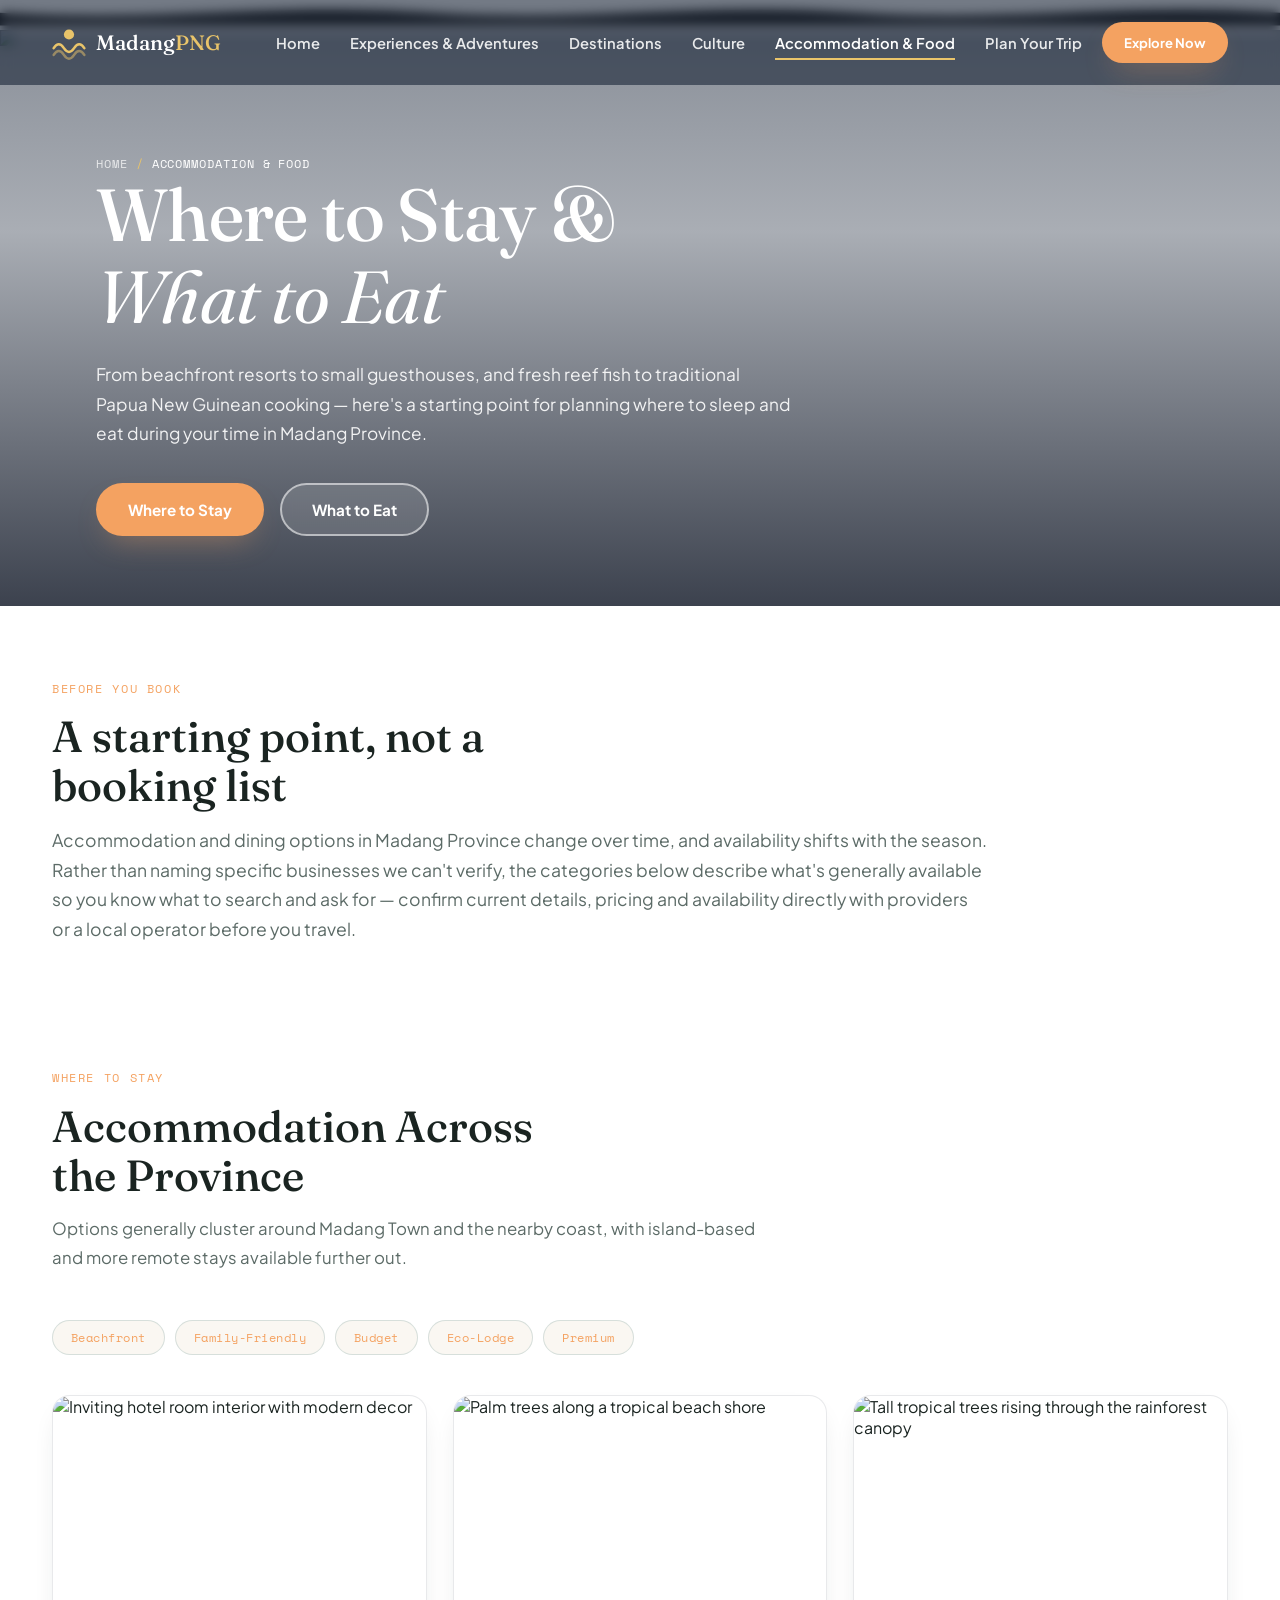
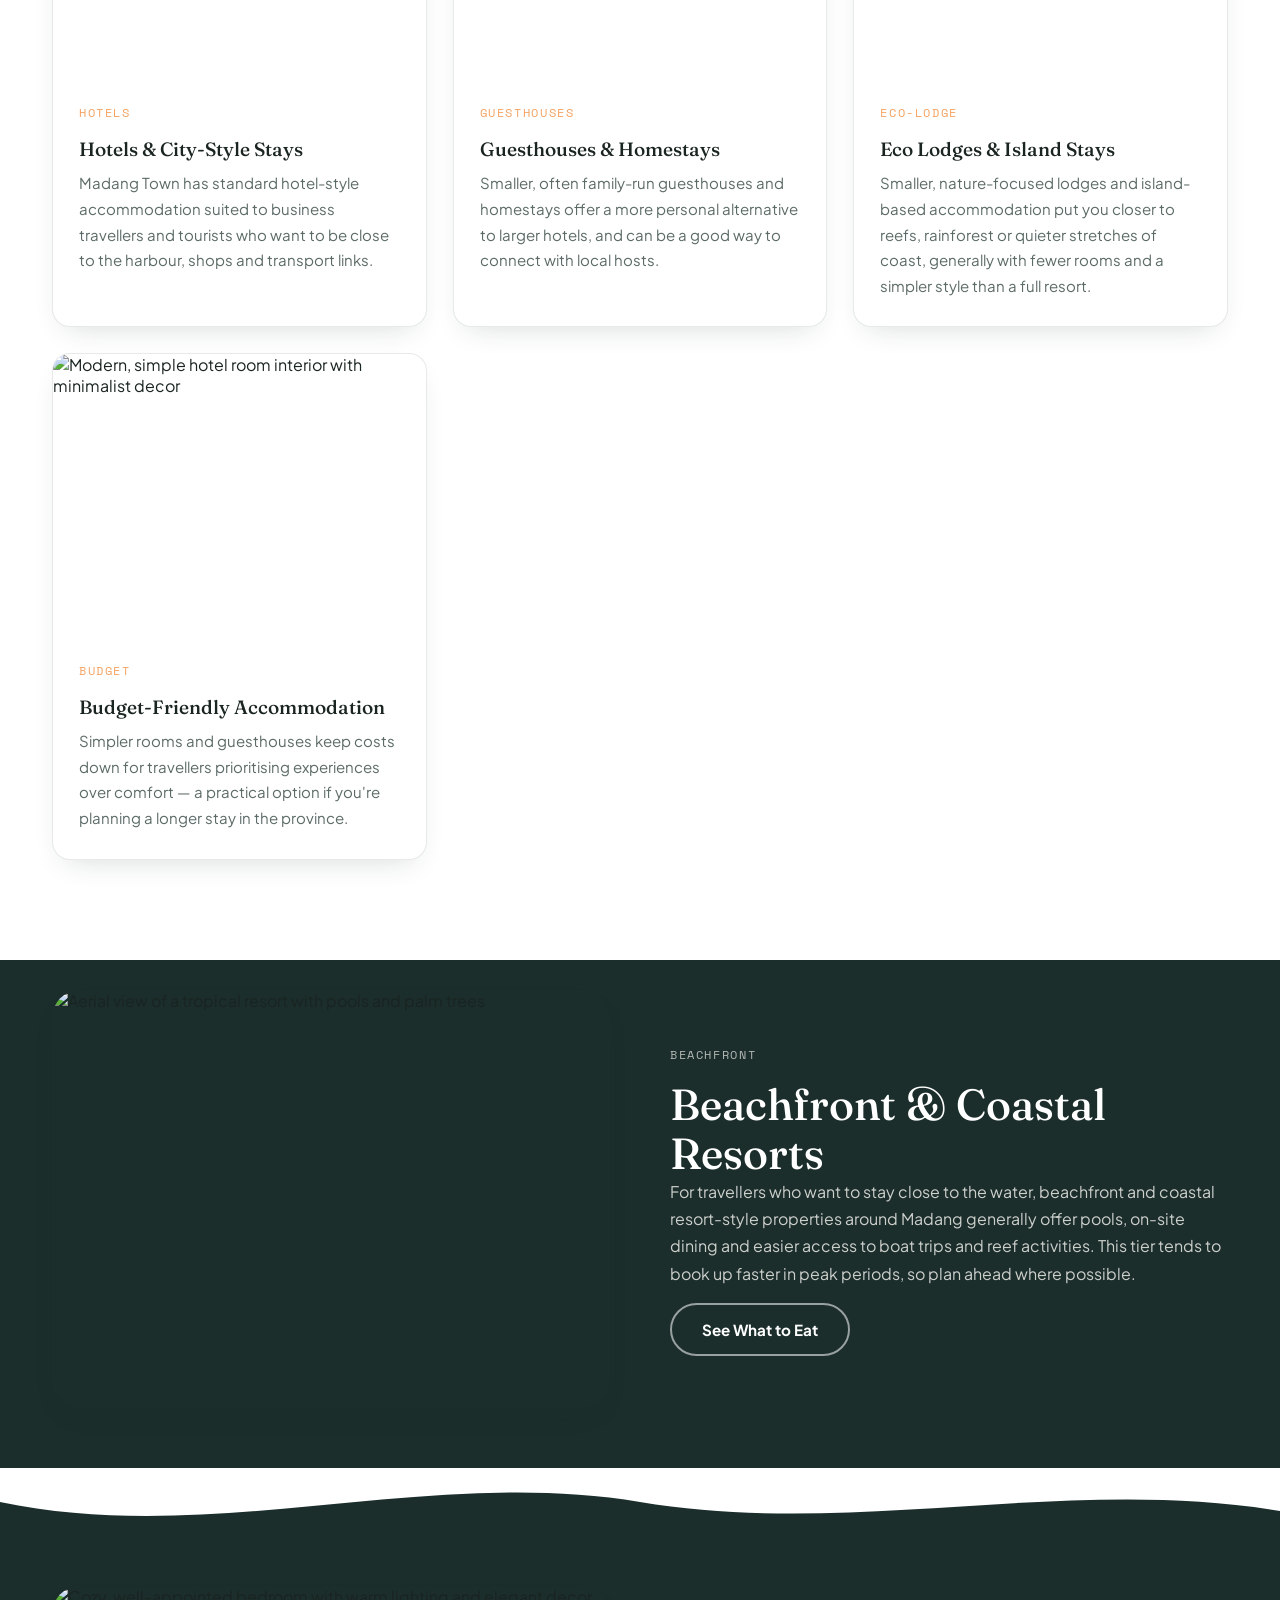
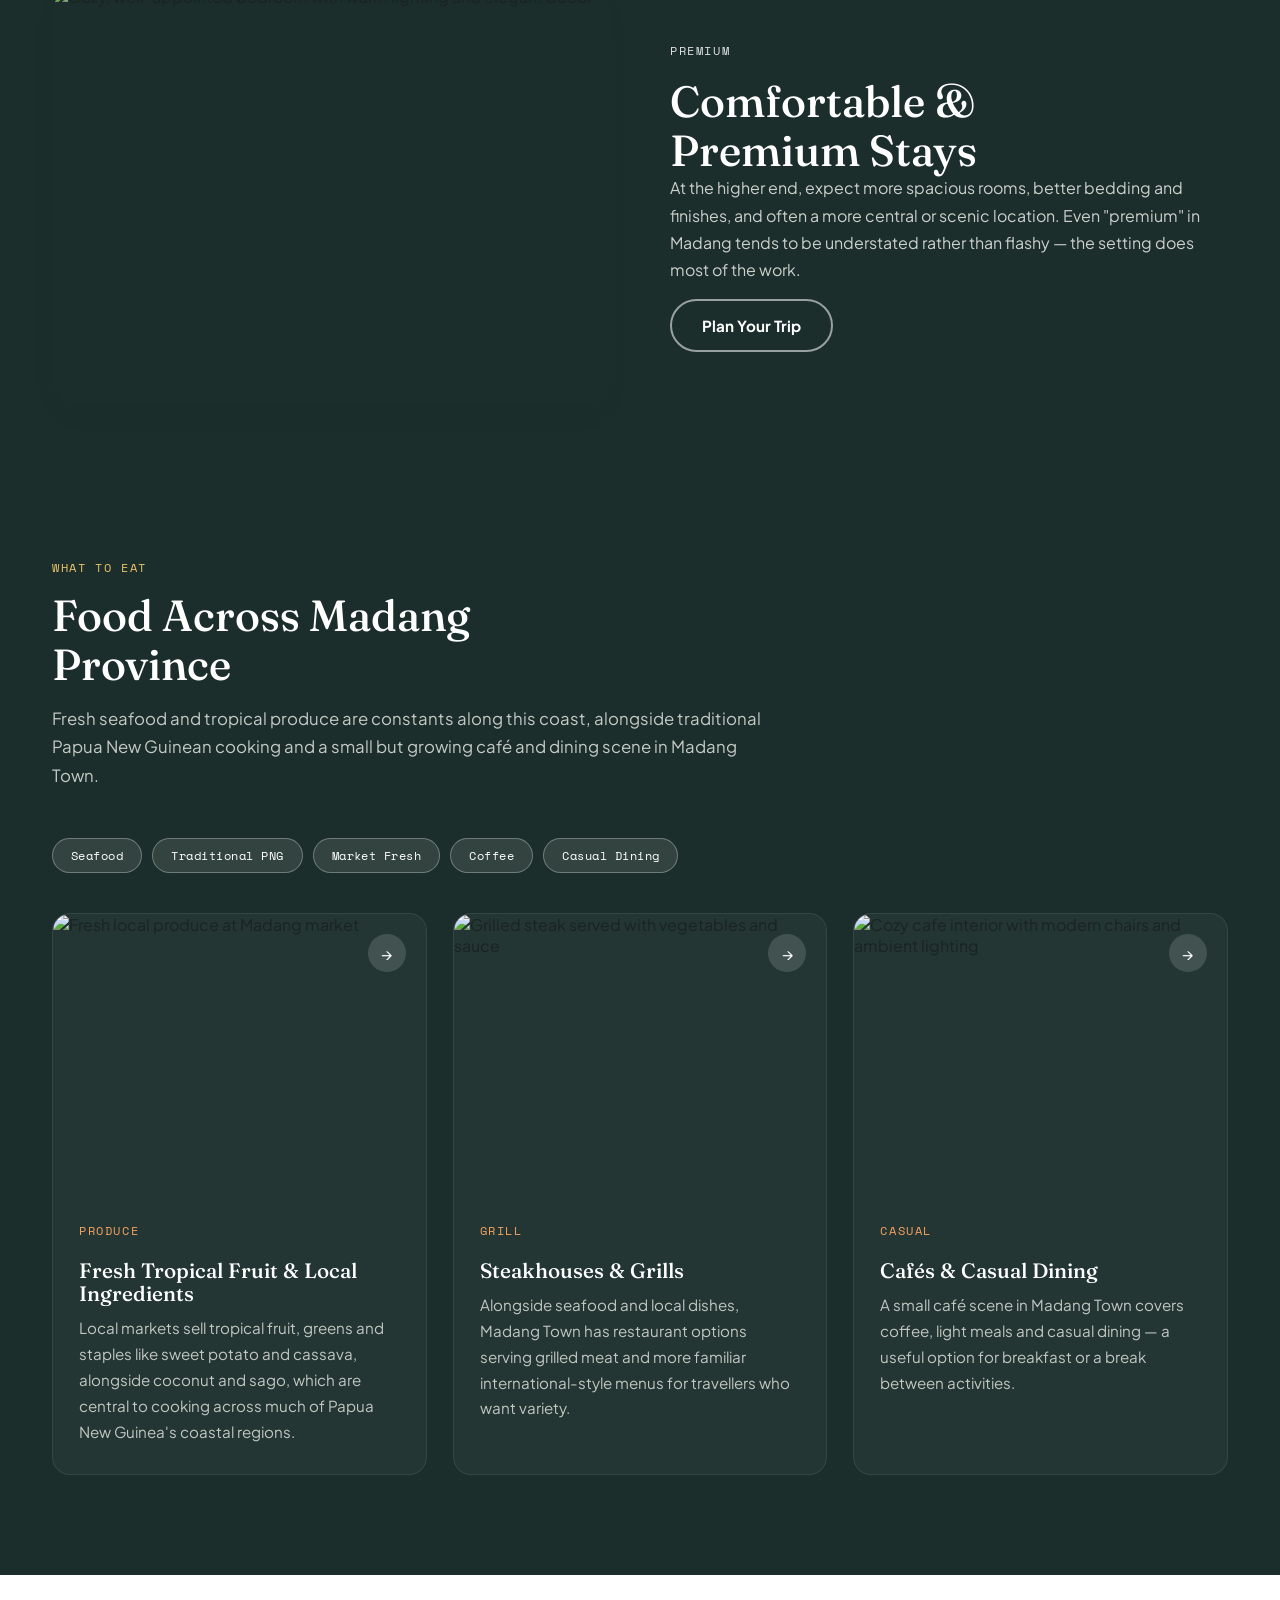
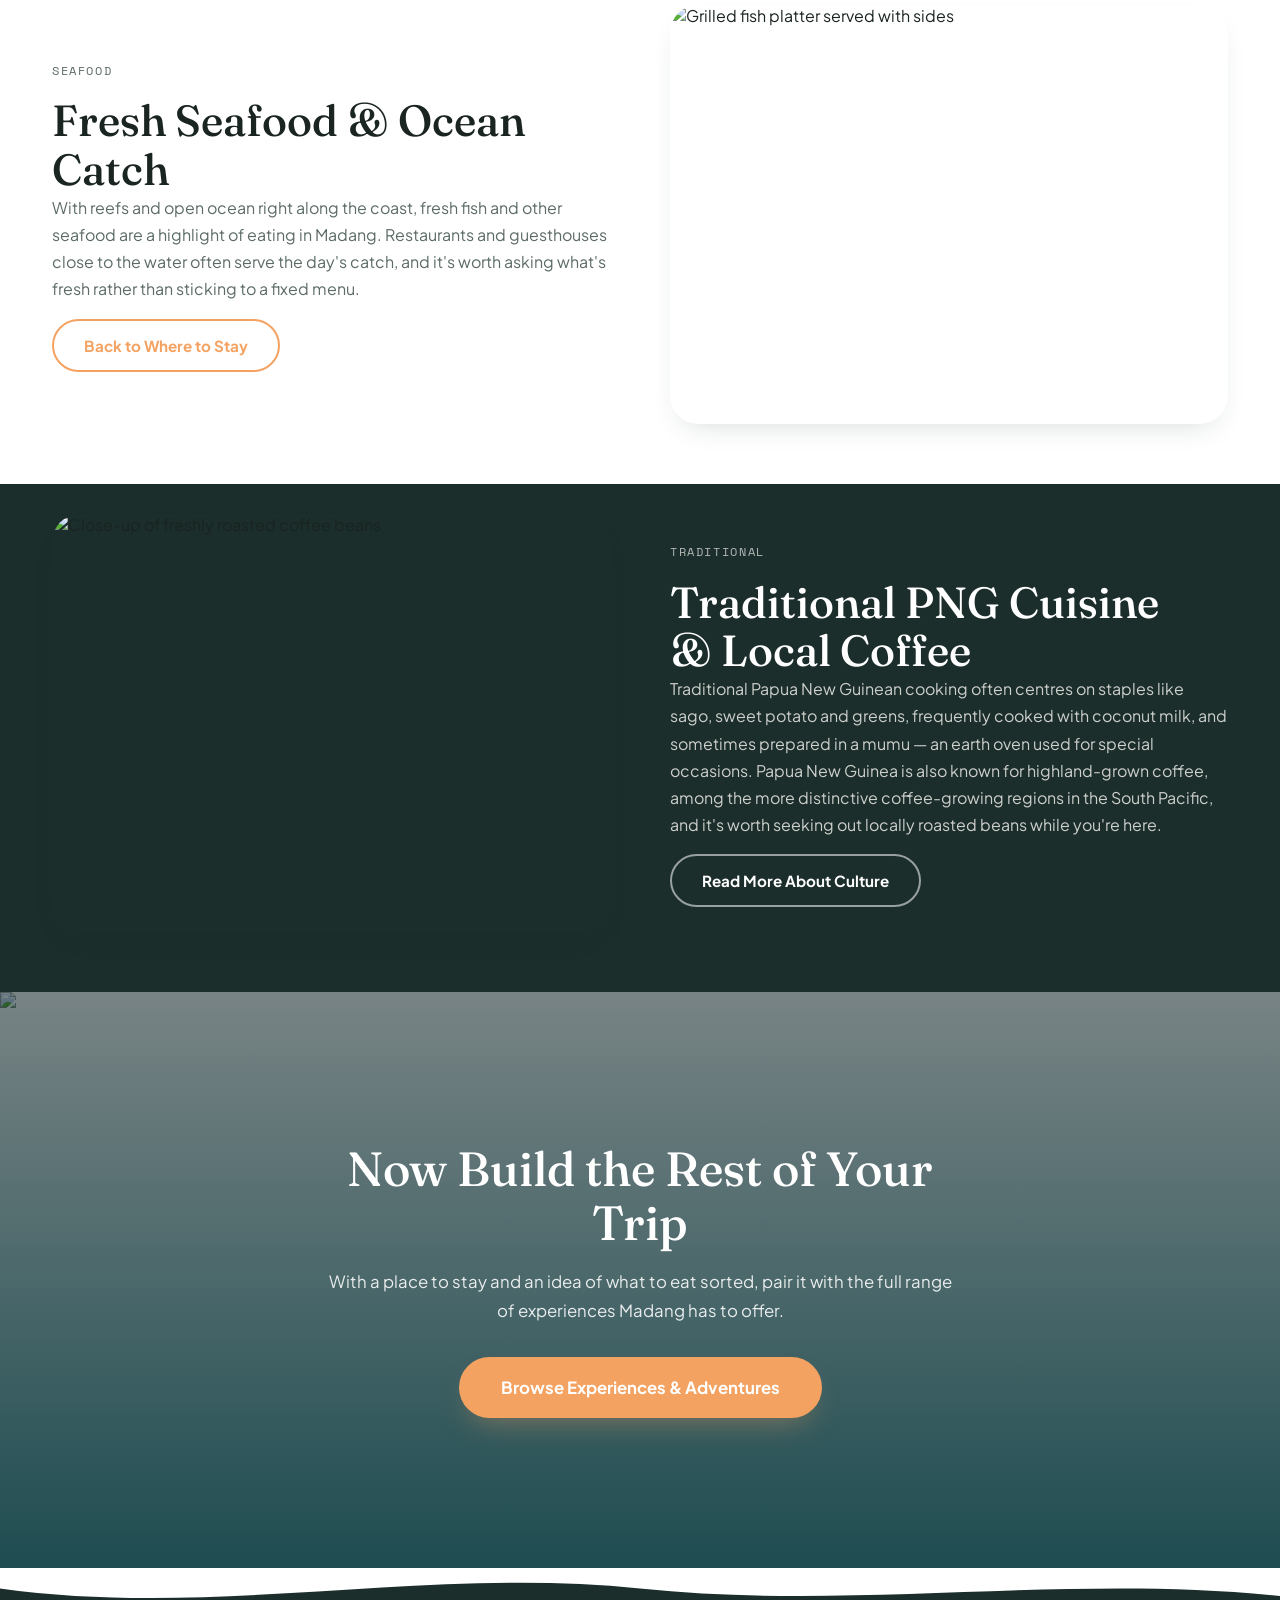
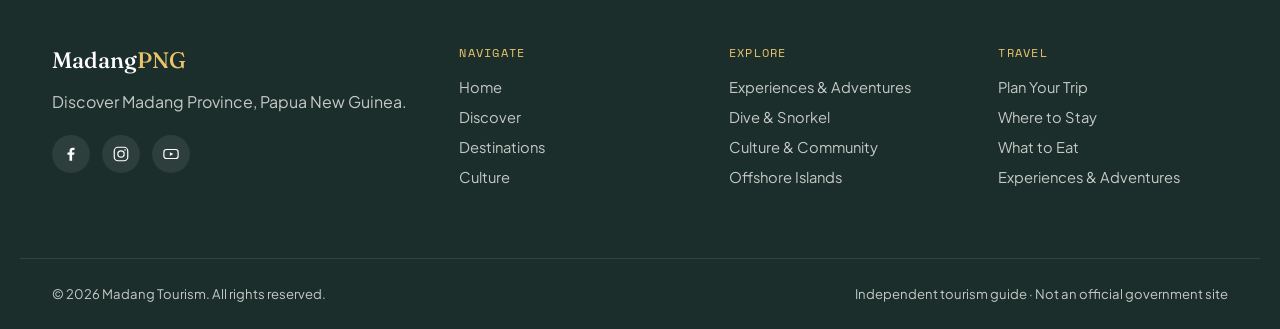
==== accommodation.html @ 5fba0e20 "Add files via upload" ====
<!DOCTYPE html>
<html lang="en">
<head>
<meta charset="UTF-8">
<meta name="viewport" content="width=device-width, initial-scale=1.0">
<title>Accommodation &amp; Food | Discover Madang</title>
<meta name="description" content="Where to stay and what to eat in Madang Province, Papua New Guinea — from beachfront resorts and guesthouses to fresh seafood and traditional Papua New Guinean food.">

<link rel="preconnect" href="https://fonts.googleapis.com">
<link rel="preconnect" href="https://fonts.gstatic.com" crossorigin>
<link href="https://fonts.googleapis.com/css2?family=Fraunces:ital,opsz,wght@0,9..144,300;0,9..144,400;0,9..144,500;0,9..144,600;1,9..144,400;1,9..144,500&family=Plus+Jakarta+Sans:wght@400;500;600;700;800&family=Space+Mono:wght@400;700&display=swap" rel="stylesheet">

<link rel="stylesheet" href="style.css"> <!-- Same shared stylesheet used by index.html and experiences.html -->
</head>
<body data-page="accommodation"> <!-- data-page tells the shared script.js to mark "Accommodation & Food" as the active nav link on load -->

<!-- Tide line — signature scroll progress indicator, identical markup to the other pages -->
<div class="tide-line" aria-hidden="true">
  <svg viewBox="0 0 1200 24" preserveAspectRatio="none" class="tide-line__wave">
    <path d="M0,12 C150,22 250,2 400,12 C550,22 650,2 800,12 C950,22 1050,2 1200,12 L1200,24 L0,24 Z"></path>
  </svg>
  <div class="tide-line__fill" id="tideFill"></div>
</div>

<a href="#main" class="skip-link">Skip to content</a>

<!-- ============ NAVIGATION (same structure as the other two pages, "Accommodation & Food" is the current page) ============ -->
<header class="nav" id="siteNav">
  <div class="nav__inner">
    <a href="index.html" class="nav__brand">
      <span class="nav__brand-mark" aria-hidden="true">
        <svg viewBox="0 0 40 40" width="34" height="34"><path d="M2 26c4-6 8-6 12 0s8 6 12 0 8-6 12 0" fill="none" stroke="currentColor" stroke-width="3" stroke-linecap="round"/><path d="M2 34c4-6 8-6 12 0s8 6 12 0 8-6 12 0" fill="none" stroke="currentColor" stroke-width="3" stroke-linecap="round" opacity="0.5"/><circle cx="20" cy="10" r="6" fill="currentColor"/></svg>
      </span>
      <span class="nav__brand-text">Madang<em>PNG</em></span>
    </a>

    <nav class="nav__links" id="navLinks" aria-label="Primary">
      <a href="index.html" class="nav__link" data-page="home">Home</a>
      <a href="experiences.html" class="nav__link" data-page="experiences">Experiences &amp; Adventures</a>
      <a href="index.html#destinations" class="nav__link">Destinations</a>
      <a href="index.html#culture" class="nav__link">Culture</a>
      <a href="accommodation.html" class="nav__link" data-page="accommodation">Accommodation &amp; Food</a>
      <a href="index.html#plan" class="nav__link">Plan Your Trip</a>
    </nav>

    <div class="nav__actions">
      <a href="index.html#plan" class="btn btn--coral btn--sm">Explore Now</a>
      <input class="menu-toggle" type="checkbox" id="navToggle" aria-label="Toggle navigation">
      <button class="nav__burger" id="navBurger" type="button" aria-label="Open menu" aria-expanded="false" aria-controls="navLinks">
        <span></span><span></span><span></span>
      </button>
    </div>
  </div>
</header>

<main id="main">

  <!-- ============ PAGE HERO ============ -->
  <section class="hero hero--page" id="home">
    <div class="hero__media">
      <img src="https://images.pexels.com/photos/33191057/pexels-photo-33191057.jpeg?auto=compress&cs=tinysrgb&w=1920" alt="Aerial view of a tropical resort with a swimming pool surrounded by palm trees" loading="eager">
      <div class="hero__overlay"></div>
    </div>

    <div class="hero__content">
      <p class="breadcrumb"><a href="index.html">Home</a> <span aria-hidden="true">/</span> <span class="breadcrumb__current">Accommodation &amp; Food</span></p>
      <h1 class="hero__title">Where to Stay &amp; <em>What to Eat</em></h1>
      <p class="hero__desc">From beachfront resorts to small guesthouses, and fresh reef fish to traditional Papua New Guinean cooking — here's a starting point for planning where to sleep and eat during your time in Madang Province.</p>
      <div class="hero__actions">
        <a href="#stay" class="btn btn--coral">Where to Stay</a>
        <a href="#eat" class="btn btn--ghost">What to Eat</a>
      </div>
    </div>
  </section>

  <!-- ============ INTRO ============ -->
  <section class="page-intro reveal">
    <div class="container">
      <p class="eyebrow">before you book</p>
      <h2 class="section-title">A starting point, not a booking list</h2>
      <p class="section-lead">Accommodation and dining options in Madang Province change over time, and availability shifts with the season. Rather than naming specific businesses we can't verify, the categories below describe what's generally available so you know what to search and ask for — confirm current details, pricing and availability directly with providers or a local operator before you travel.</p>
    </div>
  </section>

  <!-- ============ WHERE TO STAY ============ -->
  <section class="destinations reveal" id="stay">
    <div class="container">
      <div class="section-head">
        <p class="eyebrow">where to stay</p>
        <h2 class="section-title">Accommodation Across the Province</h2>
        <p class="section-lead">Options generally cluster around Madang Town and the nearby coast, with island-based and more remote stays available further out.</p>
      </div>

      <div class="tag-row" aria-hidden="true">
        <span class="tag">Beachfront</span>
        <span class="tag">Family-Friendly</span>
        <span class="tag">Budget</span>
        <span class="tag">Eco-Lodge</span>
        <span class="tag">Premium</span>
      </div>

      <div class="exp-grid">

        <article class="info-card">
          <div class="info-card__media">
            <img src="https://images.pexels.com/photos/19045884/pexels-photo-19045884.jpeg?auto=compress&cs=tinysrgb&w=1000" alt="Inviting hotel room interior with modern decor" loading="lazy">
          </div>
          <div class="info-card__body">
            <span class="eyebrow eyebrow--mono">hotels</span>
            <h3>Hotels &amp; City-Style Stays</h3>
            <p>Madang Town has standard hotel-style accommodation suited to business travellers and tourists who want to be close to the harbour, shops and transport links.</p>
          </div>
        </article>

        <article class="info-card">
          <div class="info-card__media">
            <img src="https://images.pexels.com/photos/3894868/pexels-photo-3894868.jpeg?auto=compress&cs=tinysrgb&w=1000" alt="Palm trees along a tropical beach shore" loading="lazy">
          </div>
          <div class="info-card__body">
            <span class="eyebrow eyebrow--mono">guesthouses</span>
            <h3>Guesthouses &amp; Homestays</h3>
            <p>Smaller, often family-run guesthouses and homestays offer a more personal alternative to larger hotels, and can be a good way to connect with local hosts.</p>
          </div>
        </article>

        <article class="info-card">
          <div class="info-card__media">
            <img src="https://images.pexels.com/photos/4530523/pexels-photo-4530523.jpeg?auto=compress&cs=tinysrgb&w=1000" alt="Tall tropical trees rising through the rainforest canopy" loading="lazy">
          </div>
          <div class="info-card__body">
            <span class="eyebrow eyebrow--mono">eco-lodge</span>
            <h3>Eco Lodges &amp; Island Stays</h3>
            <p>Smaller, nature-focused lodges and island-based accommodation put you closer to reefs, rainforest or quieter stretches of coast, generally with fewer rooms and a simpler style than a full resort.</p>
          </div>
        </article>

        <article class="info-card">
          <div class="info-card__media">
            <img src="https://images.pexels.com/photos/15273732/pexels-photo-15273732.jpeg?auto=compress&cs=tinysrgb&w=1000" alt="Modern, simple hotel room interior with minimalist decor" loading="lazy">
          </div>
          <div class="info-card__body">
            <span class="eyebrow eyebrow--mono">budget</span>
            <h3>Budget-Friendly Accommodation</h3>
            <p>Simpler rooms and guesthouses keep costs down for travellers prioritising experiences over comfort — a practical option if you're planning a longer stay in the province.</p>
          </div>
        </article>

      </div>
    </div>
  </section>

  <!-- ---- Spotlight: Beachfront & Coastal Resorts (dark variant) ---- -->
  <section class="split split--dark reveal">
    <div class="container split__grid">
      <div class="split__media">
        <img src="https://images.pexels.com/photos/33191057/pexels-photo-33191057.jpeg?auto=compress&cs=tinysrgb&w=1200" alt="Aerial view of a tropical resort with pools and palm trees" loading="lazy">
      </div>
      <div class="split__content">
        <p class="eyebrow eyebrow--mono eyebrow--light">beachfront</p>
        <h3 class="section-title section-title--light">Beachfront &amp; Coastal Resorts</h3>
        <p>For travellers who want to stay close to the water, beachfront and coastal resort-style properties around Madang generally offer pools, on-site dining and easier access to boat trips and reef activities. This tier tends to book up faster in peak periods, so plan ahead where possible.</p>
        <a href="#eat" class="btn btn--outline-light">See What to Eat</a>
      </div>
    </div>
  </section>

  <div class="wave-divider wave-divider--to-deep" aria-hidden="true"><svg viewBox="0 0 1440 100" preserveAspectRatio="none"><path d="M0,40 C240,90 480,0 720,40 C960,80 1200,10 1440,50 L1440,100 L0,100 Z"></path></svg></div>

  <!-- ---- Spotlight: Comfortable & Premium Stays (light variant, reversed, on the dark-section boundary) ---- -->
  <section class="split split--reverse reveal" style="background: var(--reef-deep);">
    <div class="container split__grid">
      <div class="split__content">
        <p class="eyebrow eyebrow--mono eyebrow--light">premium</p>
        <h2 class="section-title section-title--light">Comfortable &amp; Premium Stays</h2>
        <p style="color: rgba(255,253,248,0.78);">At the higher end, expect more spacious rooms, better bedding and finishes, and often a more central or scenic location. Even "premium" in Madang tends to be understated rather than flashy — the setting does most of the work.</p>
        <a href="index.html#plan" class="btn btn--outline-light">Plan Your Trip</a>
      </div>
      <div class="split__media">
        <img src="https://images.pexels.com/photos/5883728/pexels-photo-5883728.jpeg?auto=compress&cs=tinysrgb&w=1200" alt="Cozy, well-appointed bedroom with warm lighting and elegant decor" loading="lazy">
      </div>
    </div>
  </section>

  <!-- ============ WHAT TO EAT ============ -->
  <section class="experiences reveal" id="eat">
    <div class="container">
      <div class="section-head">
        <p class="eyebrow eyebrow--light">what to eat</p>
        <h2 class="section-title section-title--light">Food Across Madang Province</h2>
        <p class="section-lead" style="color: rgba(255,253,248,0.75);">Fresh seafood and tropical produce are constants along this coast, alongside traditional Papua New Guinean cooking and a small but growing café and dining scene in Madang Town.</p>
      </div>

      <div class="tag-row" aria-hidden="true">
        <span class="tag--light tag">Seafood</span>
        <span class="tag--light tag">Traditional PNG</span>
        <span class="tag--light tag">Market Fresh</span>
        <span class="tag--light tag">Coffee</span>
        <span class="tag--light tag">Casual Dining</span>
      </div>

      <div class="exp-grid">

        <article class="exp-card">
          <div class="exp-card__media">
            <img src="https://scontent-sin6-1.xx.fbcdn.net/v/t39.30808-6/481163003_943247944632157_6727739053270433954_n.jpg?stp=dst-jpg_tt6&cstp=mx1080x1440&ctp=s1080x1440&_nc_cat=111&ccb=1-7&_nc_sid=aa7b47&_nc_ohc=9Dq7Y86xfRIQ7kNvwHShM9c&_nc_oc=Adp1GNtZ-0cK0Zs9s7to_DhHSAoEijB9PxrGY-CCZ2md5d-XQGX7kMtFm4N68R6HXRA&_nc_zt=23&_nc_ht=scontent-sin6-1.xx&_nc_gid=bBwbhT5dv9fnfRWUUZtjLg&_nc_ss=7b289&oh=00_AQJ24IHYzcHi-prR2C5gb-0k-KsfS_42VhaDgxFPZgFoag&oe=6AA9D63E" alt="Fresh local produce at Madang market" loading="lazy">
          </div>
          <div class="exp-card__body">
            <span class="eyebrow eyebrow--mono">produce</span>
            <h3>Fresh Tropical Fruit &amp; Local Ingredients</h3>
            <p>Local markets sell tropical fruit, greens and staples like sweet potato and cassava, alongside coconut and sago, which are central to cooking across much of Papua New Guinea's coastal regions.</p>
          </div>
          <span class="exp-card__arrow" aria-hidden="true">&rarr;</span>
        </article>

        <article class="exp-card">
          <div class="exp-card__media">
            <img src="https://images.pexels.com/photos/675951/pexels-photo-675951.jpeg?auto=compress&cs=tinysrgb&w=1000" alt="Grilled steak served with vegetables and sauce" loading="lazy">
          </div>
          <div class="exp-card__body">
            <span class="eyebrow eyebrow--mono">grill</span>
            <h3>Steakhouses &amp; Grills</h3>
            <p>Alongside seafood and local dishes, Madang Town has restaurant options serving grilled meat and more familiar international-style menus for travellers who want variety.</p>
          </div>
          <span class="exp-card__arrow" aria-hidden="true">&rarr;</span>
        </article>

        <article class="exp-card">
          <div class="exp-card__media">
            <img src="https://images.pexels.com/photos/8847017/pexels-photo-8847017.jpeg?auto=compress&cs=tinysrgb&w=1000" alt="Cozy cafe interior with modern chairs and ambient lighting" loading="lazy">
          </div>
          <div class="exp-card__body">
            <span class="eyebrow eyebrow--mono">casual</span>
            <h3>Cafés &amp; Casual Dining</h3>
            <p>A small café scene in Madang Town covers coffee, light meals and casual dining — a useful option for breakfast or a break between activities.</p>
          </div>
          <span class="exp-card__arrow" aria-hidden="true">&rarr;</span>
        </article>

      </div>
    </div>
  </section>

  <!-- ---- Spotlight: Fresh Seafood & Ocean Catch (light variant) ---- -->
  <section class="split reveal">
    <div class="container split__grid">
      <div class="split__content">
        <p class="eyebrow eyebrow--mono">seafood</p>
        <h2 class="section-title">Fresh Seafood &amp; Ocean Catch</h2>
        <p>With reefs and open ocean right along the coast, fresh fish and other seafood are a highlight of eating in Madang. Restaurants and guesthouses close to the water often serve the day's catch, and it's worth asking what's fresh rather than sticking to a fixed menu.</p>
        <a href="#stay" class="btn btn--outline">Back to Where to Stay</a>
      </div>
      <div class="split__media">
        <img src="https://images.pexels.com/photos/35509727/pexels-photo-35509727.jpeg?auto=compress&cs=tinysrgb&w=1200" alt="Grilled fish platter served with sides" loading="lazy">
      </div>
    </div>
  </section>

  <!-- ---- Spotlight: Traditional PNG Cuisine & Coffee (dark variant, reversed) ---- -->
  <section class="split split--dark split--reverse reveal">
    <div class="container split__grid">
      <div class="split__content">
        <p class="eyebrow eyebrow--mono eyebrow--light">traditional</p>
        <h3 class="section-title section-title--light">Traditional PNG Cuisine &amp; Local Coffee</h3>
        <p>Traditional Papua New Guinean cooking often centres on staples like sago, sweet potato and greens, frequently cooked with coconut milk, and sometimes prepared in a mumu — an earth oven used for special occasions. Papua New Guinea is also known for highland-grown coffee, among the more distinctive coffee-growing regions in the South Pacific, and it's worth seeking out locally roasted beans while you're here.</p>
        <a href="index.html#culture" class="btn btn--outline-light">Read More About Culture</a>
      </div>
      <div class="split__media">
        <img src="https://images.pexels.com/photos/1029649/pexels-photo-1029649.jpeg?auto=compress&cs=tinysrgb&w=1200" alt="Close-up of freshly roasted coffee beans" loading="lazy">
      </div>
    </div>
  </section>

  <!-- ============ FINAL CTA ============ -->
  <section class="final-cta">
    <div class="final-cta__media">
      <img src="https://images.pexels.com/photos/29773805/pexels-photo-29773805.jpeg?auto=compress&cs=tinysrgb&w=1920" alt="Clear tropical ocean water along a palm-lined shore" loading="lazy">
      <div class="final-cta__overlay"></div>
    </div>
    <div class="final-cta__content">
      <h2>Now Build the Rest of Your Trip</h2>
      <p>With a place to stay and an idea of what to eat sorted, pair it with the full range of experiences Madang has to offer.</p>
      <a href="experiences.html" class="btn btn--coral btn--lg">Browse Experiences &amp; Adventures</a>
    </div>
  </section>

</main>

<!-- ============ FOOTER (same structure as the other two pages) ============ -->
<footer class="footer">
  <div class="wave-divider wave-divider--footer" aria-hidden="true"><svg viewBox="0 0 1440 80" preserveAspectRatio="none"><path d="M0,30 C240,70 480,0 720,30 C960,60 1200,10 1440,40 L1440,0 L0,0 Z"></path></svg></div>

  <div class="container footer__grid">
    <div class="footer__brand">
      <span class="nav__brand-text nav__brand-text--footer">Madang<em>PNG</em></span>
      <p>Discover Madang Province, Papua New Guinea.</p>
      <div class="footer__social" aria-label="Social media">
        <a href="#" aria-label="Facebook">
          <svg viewBox="0 0 24 24" width="18" height="18"><path fill="currentColor" d="M13.5 21v-8h2.7l.4-3.1h-3.1V8c0-.9.25-1.5 1.55-1.5H16.7V3.7C16.4 3.66 15.4 3.58 14.2 3.58c-2.5 0-4.2 1.5-4.2 4.3v2.02H7.3V13h2.7v8h3.5Z"/></svg>
        </a>
        <a href="#" aria-label="Instagram">
          <svg viewBox="0 0 24 24" width="18" height="18"><rect x="3" y="3" width="18" height="18" rx="5" fill="none" stroke="currentColor" stroke-width="1.6"/><circle cx="12" cy="12" r="4.2" fill="none" stroke="currentColor" stroke-width="1.6"/><circle cx="17.4" cy="6.6" r="1.1" fill="currentColor"/></svg>
        </a>
        <a href="#" aria-label="YouTube">
          <svg viewBox="0 0 24 24" width="18" height="18"><rect x="2.5" y="6" width="19" height="12" rx="3.5" fill="none" stroke="currentColor" stroke-width="1.6"/><path fill="currentColor" d="M10.5 9.5v5l4.5-2.5-4.5-2.5Z"/></svg>
        </a>
      </div>
    </div>

    <div class="footer__col">
      <h4>Navigate</h4>
      <a href="index.html">Home</a>
      <a href="index.html#discover">Discover</a>
      <a href="index.html#destinations">Destinations</a>
      <a href="index.html#culture">Culture</a>
    </div>

    <div class="footer__col">
      <h4>Explore</h4>
      <a href="experiences.html">Experiences &amp; Adventures</a>
      <a href="experiences.html#water-islands">Dive &amp; Snorkel</a>
      <a href="experiences.html#culture-experiences">Culture &amp; Community</a>
      <a href="index.html#destinations">Offshore Islands</a>
    </div>

    <div class="footer__col">
      <h4>Travel</h4>
      <a href="index.html#plan">Plan Your Trip</a>
      <a href="#stay">Where to Stay</a>
      <a href="#eat">What to Eat</a>
      <a href="experiences.html">Experiences &amp; Adventures</a>
    </div>
  </div>

  <div class="container footer__bottom">
    <p>&copy; <span id="year"></span> Madang Tourism. All rights reserved.</p>
    <p class="footer__note">Independent tourism guide · Not an official government site</p>
  </div>
</footer>

<button class="back-to-top" id="backToTop" aria-label="Back to top">
  <svg viewBox="0 0 24 24" width="20" height="20"><path fill="currentColor" d="M12 4l-8 8h5v8h6v-8h5z"/></svg>
</button>

<script src="script.js"></script> <!-- Same shared script used by all three pages -->
</body>
</html>
---- style.css ----
/* ==========================================================================
   MADANG PROVINCE TOURISM — STYLESHEET
   Design tokens: ocean-forward palette, Fraunces + Plus Jakarta Sans + Space Mono
   Signature element: the "tide line" — a wave-shaped scroll progress indicator
   ========================================================================== */

:root { /* :root targets the whole document so these custom properties (variables) are available everywhere */
  /* Analogous Palette */
  --color-primary-orange: #F4A261;  /* Warm Terracotta / Amber (Primary CTA & interactive elements) */
  --color-secondary-coral: #E76F51; /* Vibrant Sunset Coral (Accents, badges, and secondary highlights) */
  --color-accent-gold: #E9C46A;     /* Sun Gold (Icons, secondary buttons, and active states) */

  /* Base & Background Colors */
  --color-bg-main: #FAF7F2;         /* Soft Sandy Cream for light backgrounds */
  --color-bg-card: #FFFFFF;         /* Pure white for content cards */
  --color-header-bg: #1B2E2B;       /* Deep Rainforest Slate for header nav & dark sections */

  /* Typography Colors */
  --color-text-dark: #1A2421;       /* Deep Charcoal for high legibility body text */
  --color-text-muted: #5C6B67;      /* Muted Slate for secondary text */

  /* Legacy aliases for the existing stylesheet structure */
  --reef-deep: var(--color-header-bg);
  --lagoon: var(--color-primary-orange);
  --tide: var(--color-accent-gold);
  --palm: #2E3B39;
  --sand: var(--color-bg-main);
  --shell: var(--color-bg-card);
  --coral: var(--color-primary-orange);
  --coral-deep: var(--color-secondary-coral);
  --ink: var(--color-text-dark);
  --ink-soft: var(--color-text-muted);

  /* Type */
  --font-display: "Fraunces", Georgia, serif; /* serif font used for headings; Georgia is the fallback if Fraunces fails to load */
  --font-body: "Plus Jakarta Sans", -apple-system, BlinkMacSystemFont, sans-serif; /* sans-serif font used for paragraphs and UI text */
  --font-mono: "Space Mono", "Courier New", monospace; /* monospace font used for small labels/eyebrows for a technical, "instrument" feel */

  /* Layout */
  --container-w: 1240px; /* maximum width for centered page content */
  --radius-lg: 28px; /* large corner rounding, used on bigger cards/images */
  --radius-md: 18px; /* medium corner rounding, used on most cards */
  --radius-sm: 10px; /* small corner rounding, used on badges/tags */
  --shadow-soft: 0 20px 50px -20px rgba(27, 46, 43, 0.25); /* soft drop shadow used under floating cards */
  --shadow-card: 0 12px 30px -14px rgba(27, 46, 43, 0.2); /* slightly tighter shadow used under images/cards */

  --ease: cubic-bezier(0.22, 1, 0.36, 1); /* custom easing curve reused by all transitions for a consistent, smooth feel */
} /* end :root variable declarations */

/* ================= RESET ================= */
*, *::before, *::after { box-sizing: border-box; } /* makes padding/border count inside an element's declared width, avoiding layout surprises */
html { scroll-behavior: smooth; scroll-padding-top: 90px; } /* enables smooth in-page scrolling and offsets anchor targets so the fixed nav doesn't cover them */
body {
  margin: 0; /* removes the browser's default body margin */
  font-family: var(--font-body); /* sets the default body typeface to the sans-serif font variable */
  color: var(--ink); /* sets the default text color */
  background: var(--shell); /* sets the default page background color */
  -webkit-font-smoothing: antialiased; /* smooths font rendering on WebKit browsers (Safari/Chrome on Mac) */
  overflow-x: hidden; /* prevents any horizontal scrollbar caused by full-bleed sections */
}
img { max-width: 100%; display: block; } /* keeps images from overflowing their container and removes the small gap under inline images */
a { color: inherit; text-decoration: none; } /* links inherit surrounding text color and lose the default underline */
ul { list-style: none; margin: 0; padding: 0; } /* removes default bullet points and spacing from unordered lists */
button { font: inherit; cursor: pointer; } /* buttons use the page font instead of the browser default, and show a pointer cursor */
h1, h2, h3, h4 { font-family: var(--font-display); margin: 0; line-height: 1.12; font-weight: 500; } /* headings use the serif display font, no default margin, tight line spacing */
p { margin: 0; line-height: 1.7; } /* paragraphs have no default margin and comfortable line spacing for readability */

@media (prefers-reduced-motion: reduce) { /* applies only when the user's OS setting requests less motion */
  *, *::before, *::after {
    animation-duration: 0.001ms !important; /* effectively disables animations for motion-sensitive users */
    animation-iteration-count: 1 !important; /* stops animations from repeating */
    transition-duration: 0.001ms !important; /* effectively disables transitions */
    scroll-behavior: auto !important; /* disables smooth scrolling in favor of instant jumps */
  }
} /* end reduced-motion override */

:focus-visible {
  outline: 3px solid var(--coral); /* gives keyboard users a clear, visible focus ring */
  outline-offset: 3px; /* pushes the outline slightly away from the element for legibility */
  border-radius: 4px; /* softens the corners of the focus outline */
}

.container { max-width: var(--container-w); margin: 0 auto; padding: 0 32px; } /* centers content and caps its width, with side padding for smaller screens */
.container--narrow { max-width: 800px; } /* narrower variant used for text-heavy sections like the FAQ */

.skip-link {
  position: absolute; left: -999px; top: 0; z-index: 999; /* hides the link off-screen until it receives keyboard focus */
  background: var(--coral); color: #fff; padding: 12px 20px; border-radius: 0 0 8px 0; /* styles the link once visible */
}
.skip-link:focus { left: 0; } /* brings the skip link into view when a keyboard user tabs to it */

/* ================= TYPE UTILITIES ================= */
.eyebrow {
  display: inline-block; /* lets the eyebrow label sit on its own line with block-like spacing while staying inline-sized */
  font-family: var(--font-mono); /* uses the monospace font for a label/data feel */
  font-size: 0.72rem; /* small text size */
  letter-spacing: 0.14em; /* wide letter spacing for an uppercase-label look */
  text-transform: uppercase; /* forces the text to render in capital letters */
  color: var(--lagoon); /* default eyebrow color */
  margin-bottom: 14px; /* space below the label before the next element */
}
.eyebrow--light { color: var(--tide); } /* lighter/brighter variant used on dark backgrounds */
.eyebrow--mono { color: var(--coral); } /* coral-colored variant used for category tags */
.eyebrow--mono.eyebrow--light { color: #fff; opacity: 0.85; } /* combined variant used for tags over photos */

.section-title {
  font-size: clamp(1.9rem, 3.4vw, 2.75rem); /* responsive font size that scales between a minimum and maximum based on viewport width */
  color: var(--ink); /* default heading color */
  max-width: 18ch; /* limits line length to about 18 characters for balanced headline wrapping */
}
.section-title--light { color: var(--shell); } /* light variant for headings on dark section backgrounds */
.section-title em, .hero__title em { font-style: italic; font-weight: 400; } /* italicizes emphasized words inside headings */

.section-lead { margin-top: 16px; max-width: 60ch; color: var(--ink-soft); font-size: 1.05rem; } /* styles the supporting paragraph under a section heading */

.section-head { margin-bottom: 48px; } /* adds space below the eyebrow+heading block before the section's main content */
.section-head--center { text-align: center; } /* centers the heading block, used in the FAQ section */
.section-head--center .section-lead { margin-left: auto; margin-right: auto; } /* centers the lead paragraph itself, not just its text */

/* ================= BUTTONS ================= */
.btn {
  display: inline-flex; align-items: center; justify-content: center; gap: 8px; /* centers button label/icon content both ways */
  padding: 15px 30px; /* comfortable click/tap area */
  border-radius: 100px; /* fully rounded, pill-shaped buttons */
  font-weight: 700; /* bold button text */
  font-size: 0.95rem; /* button text size */
  border: 2px solid transparent; /* reserves space for a border so hover states don't shift layout */
  transition: transform 0.35s var(--ease), box-shadow 0.35s var(--ease), background 0.35s var(--ease), color 0.35s var(--ease); /* smoothly animates these properties on state changes */
  white-space: nowrap; /* keeps button text on a single line */
}
.btn--coral { background: var(--color-primary-orange); color: #fff; box-shadow: 0 14px 30px -12px rgba(244, 162, 97, 0.42); } /* primary CTA style using the warm terracotta accent */
.btn--coral:hover { background: var(--color-secondary-coral); transform: translateY(-2px); } /* subtle coral hover state for interactive polish */
.btn--ghost { background: rgba(255,255,255,0.12); color: #fff; border-color: rgba(255,255,255,0.55); backdrop-filter: blur(6px); } /* semi-transparent "glass" button style used over photos */
.btn--ghost:hover { background: rgba(255,255,255,0.22); transform: translateY(-2px); } /* brightens and lifts the ghost button on hover */
.btn--outline { background: transparent; color: var(--color-primary-orange); border-color: var(--color-primary-orange); } /* outlined button style on light backgrounds */
.btn--outline:hover { background: var(--color-primary-orange); color: #fff; } /* fills in with color on hover */
.btn--outline-light { color: var(--shell); border-color: rgba(255,255,255,0.55); } /* outlined button variant for dark backgrounds */
.btn--outline-light:hover { background: var(--shell); color: var(--color-header-bg); } /* fills white on hover, with deep dark text for contrast */
.btn--sm { padding: 10px 20px; font-size: 0.82rem; } /* smaller button size, used in the nav bar */
.btn--lg { padding: 18px 40px; font-size: 1.05rem; } /* larger button size, used in the final call-to-action */

/* ================= NAV ================= */
.nav {
  position: fixed; top: 0px; left: 0; width: 100%; z-index: 1000; /* keeps the nav pinned to the top of the viewport, just below the tide line */
  background: rgba(30, 41, 59, 0.62); backdrop-filter: blur(6px); /* softened deep-slate background for a welcoming tropical brand feel */
  animation: nav-solidify linear both; /* smoothly swaps the transparent hero-top nav for a solid, blurred bar as the page scrolls */
  animation-timeline: scroll(root); /* tracks the page's overall scroll progress */
  animation-range: 0px 90px; /* the transition completes within the first 90px of scrolling, so it reads as an early, snappy change rather than a slow fade */
}
@keyframes nav-solidify {
  from { background: rgba(30, 41, 59, 0); backdrop-filter: blur(0px); box-shadow: 0 0 0 0 rgba(0,0,0,0); }
  to { background: rgba(30, 41, 59, 0.94); backdrop-filter: blur(14px); box-shadow: 0 8px 30px -18px rgba(15, 23, 42, 0.38); }
}
.nav__inner {
  max-width: var(--container-w); margin: 0 auto; padding: 22px 32px; /* centers and pads the nav content to match the container width */
  display: flex; align-items: center; justify-content: space-between; /* lays out logo, links and actions in a row with space between them */
  gap: 20px;
  animation: nav-inner-solidify linear both; /* shrinks the nav's padding in step with the same scroll range as the background change above */
  animation-timeline: scroll(root);
  animation-range: 0px 90px;
}
@keyframes nav-inner-solidify { from { padding-block: 22px; } to { padding-block: 14px; } }

.nav__brand { display: flex; align-items: center; gap: 10px; color: #fff; } /* aligns the logo icon and text side by side */
.nav__brand-mark { color: var(--tide); display: flex; } /* colors the logo icon turquoise */
.nav__brand-text { font-family: var(--font-display); font-size: 1.3rem; font-weight: 500; } /* styles the "MadangPNG" logo text with the display font */
.nav__brand-text em { color: var(--tide); font-style: normal; } /* colors the "PNG" part of the logo turquoise without italicizing it */
.nav__brand-text--footer { color: #fff; font-size: 1.4rem; display: inline-block; margin-bottom: 14px; } /* larger logo variant used in the footer */

.nav__links {
  display: flex;
  align-items: center;
  gap: 30px;
  margin-left: auto;
} /* lays out the nav links in a horizontal row with spacing and nudges them to the right */
.nav__link { color: rgba(255,255,255,0.88); font-size: 0.92rem; font-weight: 600; position: relative; padding: 4px 0; } /* base link styling; position:relative allows the underline pseudo-element below */
.nav__link::after {
  content: ""; position: absolute; left: 0; bottom: -4px; width: 0; height: 2px; background: var(--tide); /* an invisible underline that starts at zero width */
  transition: width 0.3s var(--ease); /* animates the underline growing in on hover/active */
}
.nav__link:hover::after, .nav__link.is-active::after { width: 100%; } /* expands the underline to full width on hover, or when marked active by the homepage's scroll-spy script */
.nav__link.is-active { color: #fff; } /* brightens the text color of the currently active nav link (homepage scroll-spy) */
/* On the three standalone sub-pages, "active" never changes with scrolling, so it's set directly in CSS from the
   <body data-page="..."> attribute instead of needing JavaScript to compare it against each link. */
body[data-page="experiences"] .nav__link[data-page="experiences"],
body[data-page="culture"] .nav__link[data-page="culture"],
body[data-page="accommodation"] .nav__link[data-page="accommodation"] {
  color: #fff;
}
body[data-page="experiences"] .nav__link[data-page="experiences"]::after,
body[data-page="culture"] .nav__link[data-page="culture"]::after,
body[data-page="accommodation"] .nav__link[data-page="accommodation"]::after {
  width: 100%;
}

.nav__actions { display: flex; align-items: center; gap: 18px; } /* aligns the CTA button and burger icon together */
.nav__faq-toggle {
  background: transparent; border: 1px solid rgba(255,255,255,0.35); color: #fff; border-radius: 999px;
  padding: 10px 18px; font-size: 0.82rem; font-weight: 700; letter-spacing: 0.04em; cursor: pointer;
  transition: background 0.25s var(--ease), border-color 0.25s var(--ease), transform 0.25s var(--ease);
}
.nav__faq-toggle:hover { background: rgba(255,255,255,0.08); border-color: rgba(255,255,255,0.6); transform: translateY(-1px); }

/* ---- Mobile menu toggle: a visually-hidden checkbox drives the open/closed state, no JS needed ---- */
.menu-toggle {
  position: absolute; opacity: 0; width: 1px; height: 1px; overflow: hidden; pointer-events: none; /* visually hidden but still focusable and operable with a keyboard or screen reader, unlike display:none */
}
.nav__burger {
  display: none; flex-direction: column; justify-content: center; gap: 5px; /* hidden by default; only shown on mobile via media query below */
  width: 42px; height: 42px; background: rgba(255,255,255,0.12); border: none; border-radius: 10px; /* sizing and shape, matching the old button */
  cursor: pointer; /* the label now stands in for the old button, so it needs a pointer cursor to look clickable */
}
.nav:has(.menu-toggle:focus-visible) .nav__burger,
.nav__burger:focus-visible { outline: 3px solid var(--coral); outline-offset: 3px; } /* focus ring on the menu control in browsers with or without :has() support */
.nav__burger span { display: block; width: 20px; height: 2px; background: #fff; margin: 0 auto; transition: transform 0.3s var(--ease), opacity 0.3s var(--ease); } /* the three lines that form the hamburger icon */
.nav__burger.is-open span:nth-child(1),
.nav:has(.menu-toggle:checked) .nav__burger span:nth-child(1) { transform: translateY(7px) rotate(45deg); } /* rotates the top line into the top half of an X when the menu is open */
.nav__burger.is-open span:nth-child(2),
.nav:has(.menu-toggle:checked) .nav__burger span:nth-child(2) { opacity: 0; } /* hides the middle line when the menu is open */
.nav__burger.is-open span:nth-child(3),
.nav:has(.menu-toggle:checked) .nav__burger span:nth-child(3) { transform: translateY(-7px) rotate(-45deg); } /* rotates the bottom line into the bottom half of an X when the menu is open */
body.menu-open,
body:has(.menu-toggle:checked) { overflow: hidden; } /* locks page scrolling behind the open mobile menu in browsers with or without :has() support */


/* ================= HERO ================= */
.hero {
  position: relative; min-height: 100svh; display: flex; align-items: flex-end; /* full-viewport-height section with content anchored to the bottom */
  color: #fff; overflow: hidden; /* white text by default; hides anything that overflows the section bounds */
}
.hero__media { position: absolute; inset: 0; z-index: 0; } /* stretches the image wrapper to fill the entire hero behind the text */
.hero__media img { width: 100%; height: 100%; object-fit: cover; } /* scales the photo to cover the whole area without distorting it */
.hero__overlay {
  position: absolute; inset: 0; /* covers the entire hero on top of the image */
  background: linear-gradient(180deg, rgba(30,41,59,0.52) 0%, rgba(30,41,59,0.38) 35%, rgba(17,24,39,0.82) 100%); /* deep-slate gradient keeps contrast but softens the starkness */
}
.hero__content { position: relative; z-index: 1; max-width: 760px; padding: 0 32px 110px; margin-left: 5vw; } /* positions the text above the overlay, limits its width, offsets it slightly from the left edge */
.hero__title { font-size: clamp(2.6rem, 6vw, 4.6rem); letter-spacing: -0.01em; margin-bottom: 22px; } /* large, responsive headline size with slightly tightened letter spacing */
.madang { color: var(--tide); text-shadow: 0 0 8px rgba(0, 0, 0, 0.5); } /* colors the "Madang" word in the hero headline turquoise, overriding the default white */
.hero__desc { max-width: 55ch; font-size: 1.08rem; color: rgba(255,255,255,0.9); margin-bottom: 34px; } /* supporting paragraph sizing, width limit and near-white color */
.hero__actions { display: flex; gap: 16px; flex-wrap: wrap; } /* lays the two hero buttons side by side, wrapping onto a new line if needed */

.hero__scroll {
  position: absolute; bottom: 28px; right: 40px; z-index: 1; /* pins the scroll indicator to the bottom-right of the hero */
  display: flex; flex-direction: column; align-items: center; gap: 10px; /* stacks the dot above its label, centered */
  color: rgba(255,255,255,0.85); font-family: var(--font-mono); font-size: 0.7rem; letter-spacing: 0.12em; text-transform: uppercase; /* small uppercase mono label styling */
}
.hero__scroll-dot {
  width: 10px; height: 10px; border-radius: 50%; background: var(--tide); /* a small turquoise circle */
  animation: bob 2.2s ease-in-out infinite; /* applies the bobbing keyframe animation defined below, repeating forever */
}
@keyframes bob { 0%, 100% { transform: translateY(0); opacity: 1; } 50% { transform: translateY(10px); opacity: 0.5; } } /* defines the up-and-down fading motion used by the scroll dot */

/* ================= QUICK NAV CARDS ================= */
.quicknav { position: relative; z-index: 2; margin-top: -86px; padding-bottom: 90px; } /* negative top margin pulls the cards up so they overlap the bottom of the hero */
.quicknav__grid { display: grid; grid-template-columns: repeat(4, 1fr); gap: 22px; } /* four equal-width columns with gaps between the cards */
.qcard {
  background: var(--shell); /* white/cream card background */
  border-radius: var(--radius-md) var(--radius-lg) var(--radius-md) var(--radius-md); /* slightly larger rounding on the top-right corner for visual interest */
  padding: 30px 26px 34px; /* inner spacing of the card */
  box-shadow: var(--shadow-soft); /* soft drop shadow lifting the card off the page */
  position: relative; /* allows child elements to be positioned relative to the card if needed */
  display: flex; flex-direction: column; /* stacks icon, title, description and arrow vertically */
  transition: transform 0.4s var(--ease), box-shadow 0.4s var(--ease); /* animates the hover lift effect smoothly */
}
.qcard:hover { transform: translateY(-8px); box-shadow: 0 30px 50px -20px rgba(30,41,59,0.34); } /* lifts the card up and deepens its shadow on hover */
.qcard__icon { color: var(--lagoon); margin-bottom: 18px; transition: transform 0.4s var(--ease), color 0.4s var(--ease); } /* teal icon color with smooth transition for the hover effect below */
.qcard:hover .qcard__icon { color: var(--coral); transform: scale(1.1) rotate(-4deg); } /* icon turns coral and playfully scales/rotates on hover */
.qcard__title { font-family: var(--font-display); font-size: 1.2rem; margin-bottom: 8px; } /* card heading styling */
.qcard__desc { color: var(--ink-soft); font-size: 0.92rem; flex: 1; } /* card description text; flex:1 pushes the arrow to the bottom of the card */
.qcard__arrow { margin-top: 18px; color: var(--coral); font-size: 1.2rem; transition: transform 0.35s var(--ease); } /* spacing and color for the arrow icon, with a transition for the hover slide */
.qcard:hover .qcard__arrow { transform: translateX(8px); } /* slides the arrow to the right on hover, suggesting forward motion */

/* ================= ABOUT ================= */
.about { padding: 40px 0 110px; background: var(--shell); } /* vertical spacing and light background for the About section */
.about__grid { display: grid; grid-template-columns: 1fr 1fr; gap: 70px; align-items: center; } /* two equal columns (text + image) vertically centered */
.about__lead { font-size: 1.15rem; color: var(--ink); margin-bottom: 18px; font-weight: 600; } /* bold, slightly larger styling for the lead paragraph */
.about__text p { margin-bottom: 18px; color: var(--ink-soft); } /* spacing and muted color for the regular paragraphs in this section */
.about__text .btn { margin-top: 10px; } /* small gap above the "Discover More" button */
.about__media { position: relative; } /* allows the caption badge below to be positioned relative to the image */
.about__media img { border-radius: var(--radius-lg); box-shadow: var(--shadow-card); aspect-ratio: 4/5; object-fit: cover; } /* rounded corners, shadow, and a fixed portrait aspect ratio for the photo */
.about__media-tag {
  position: absolute; left: -20px; bottom: -20px; /* overlaps the bottom-left corner of the image */
  background: var(--reef-deep); padding: 16px 22px; border-radius: var(--radius-sm); /* dark badge styling */
  box-shadow: var(--shadow-card); /* shadow so the badge appears to float above the image */
}
.about__media-tag .eyebrow { margin: 0; color: var(--tide); } /* removes default eyebrow spacing and colors the badge text turquoise */

/* ================= WAVE DIVIDERS ================= */
.wave-divider { line-height: 0; margin-top: -2px; } /* removes extra inline spacing under the SVG and closes a 2px gap between sections */
.wave-divider svg { width: 100%; height: 90px; display: block; } /* stretches the wave SVG across the full width at a fixed height */
.wave-divider--to-deep svg path { fill: var(--reef-deep); } /* colors the wave shape to match the dark section that follows it */
.wave-divider--footer { background: var(--reef-deep); } /* dark background behind the footer's wave divider */
.wave-divider--footer svg path { fill: var(--shell); } /* colors the footer's wave shape to match the lighter color it transitions into */
.wave-divider--footer svg { height: 60px; } /* shorter wave height specifically for the footer divider */

/* ================= EXPERIENCES ================= */
.experiences { background: var(--reef-deep); padding: 90px 0 100px; } /* dark section background with vertical spacing */
.exp-grid { display: grid; grid-template-columns: repeat(3, 1fr); gap: 26px; } /* three equal columns of experience cards with gaps */
.exp-card {
  background: rgba(255,255,255,0.04); /* very subtle light tint over the dark background */
  border: 1px solid rgba(255,255,255,0.08); /* faint border to define the card edge */
  border-radius: var(--radius-md); /* rounded corners */
  overflow: hidden; /* clips the image corners to match the rounded card */
  position: relative; /* allows the arrow badge to be positioned within the card */
  transition: transform 0.4s var(--ease), border-color 0.4s var(--ease); /* smooth hover lift and border color change */
}
.exp-card:hover { transform: translateY(-6px); border-color: var(--tide); } /* lifts the card and highlights its border on hover */
.exp-card__media { aspect-ratio: 4/3; overflow: hidden; } /* fixed image aspect ratio with overflow hidden for the zoom effect below */
.exp-card__media img { width: 100%; height: 100%; object-fit: cover; transition: transform 0.6s var(--ease); } /* image fills its box and transitions smoothly when scaled */
.exp-card:hover .exp-card__media img { transform: scale(1.08); } /* subtly zooms the image in when the card is hovered */
.exp-card__body { padding: 24px 26px 30px; } /* inner spacing for the card's text content */
.exp-card__body h3 { color: var(--shell); font-size: 1.3rem; margin: 6px 0 10px; } /* light-colored card heading sized for the dark background */
.exp-card__body p { color: rgba(255,253,248,0.72); font-size: 0.95rem; } /* semi-transparent light text for the card description */
.exp-card__arrow {
  position: absolute; top: 20px; right: 20px; width: 38px; height: 38px; border-radius: 50%; /* circular badge pinned to the top-right of the card */
  background: rgba(255,255,255,0.14); color: #fff; display: flex; align-items: center; justify-content: center; /* centers the arrow glyph inside the circle */
  transition: background 0.35s var(--ease), transform 0.35s var(--ease); /* smooth hover color and rotation change */
}
.exp-card:hover .exp-card__arrow { background: var(--coral); transform: rotate(45deg); } /* turns the badge coral and rotates the arrow to point outward on hover */

/* ================= DESTINATIONS ================= */
.destinations { padding: 100px 0; background: var(--shell); } /* vertical spacing and light background for this section */
.dest-grid { display: grid; grid-template-columns: repeat(3, 1fr); gap: 22px; } /* three equal columns of destination cards */
.dest-card {
  position: relative; border-radius: var(--radius-md); overflow: hidden; aspect-ratio: 4/5; /* rounded, clipped, portrait-shaped card */
  box-shadow: var(--shadow-card); /* drop shadow under each card */
}
.dest-card--wide { grid-column: span 2; aspect-ratio: auto; } /* makes the first card span two grid columns and removes the fixed aspect ratio */
.dest-card img { width: 100%; height: 100%; object-fit: cover; transition: transform 0.6s var(--ease); } /* image fills the card and animates smoothly on hover zoom */
.dest-card:hover img { transform: scale(1.06); } /* subtle zoom-in effect on hover */
.dest-card__overlay {
  position: absolute; inset: 0; display: flex; flex-direction: column; justify-content: flex-end; /* stacks the text content at the bottom of the card */
  padding: 26px; background: linear-gradient(0deg, rgba(9,30,32,0.88) 0%, rgba(9,30,32,0.05) 60%); /* dark gradient fading upward so the bottom text stays legible */
}
.dest-card__overlay h3 { color: #fff; font-size: 1.3rem; margin-bottom: 6px; } /* white destination name styling */
.dest-card__overlay p { color: rgba(255,255,255,0.82); font-size: 0.92rem; max-width: 32ch; } /* semi-transparent white description text with a line-length limit */

/* ================= WHY / DIVE LOG ================= */
.why { background: var(--sand); padding: 90px 0; } /* sandy background section with vertical spacing */
.why-log { display: grid; grid-template-columns: repeat(4, 1fr); gap: 0; border-top: 1px solid rgba(30,41,59,0.15); } /* four equal columns sharing a top border line, no gap so dividers touch */
.why-entry {
  padding: 32px 26px; /* inner spacing for each entry */
  border-right: 1px dashed rgba(30,41,59,0.22); /* dashed vertical divider between entries, like a logbook */
  border-bottom: 1px solid rgba(30,41,59,0.15); /* solid divider under each entry */
  position: relative; /* allows for potential future absolutely-positioned decoration */
}
.why-entry:last-child { border-right: none; } /* removes the divider after the final entry so it doesn't dangle */
.why-entry__mark {
  font-family: var(--font-mono); font-size: 0.8rem; color: var(--coral); display: block; margin-bottom: 14px; /* small coral mono "log number" label above each entry heading */
}
.why-entry h3 { font-size: 1.15rem; margin-bottom: 10px; } /* entry heading size and spacing */
.why-entry p { color: var(--ink-soft); font-size: 0.92rem; } /* muted entry description text */

/* ================= CULTURE ================= */
.culture { display: grid; grid-template-columns: 1fr 1fr; background: var(--palm); min-height: 640px; } /* two equal columns (image + text) on a deep green background with a minimum height */
.culture__media { position: relative; overflow: hidden; } /* clips the image to its column */
.culture__media img { width: 100%; height: 100%; object-fit: cover; min-height: 420px; } /* fills the column completely, with a minimum height as a safety net */
.culture__content { padding: 90px 70px; display: flex; flex-direction: column; justify-content: center; color: var(--shell); } /* generous padding, vertically centered text, light text color for the dark background */
.culture__content .section-title { color: var(--shell); max-width: 16ch; } /* light heading color with a tighter line-wrap width */
.culture__content p { color: rgba(255,253,248,0.82); margin-bottom: 16px; max-width: 52ch; } /* semi-transparent light paragraph text with spacing and a readable width limit */
.culture__content .btn { margin-top: 12px; align-self: flex-start; } /* spacing above the button and prevents it from stretching full width */

/*================= MAP =================*/
.google_maps { padding: 100px 0; background: var(--shell); } /* vertical spacing and light background for the map section */
.google_maps__frame-wrap {
  width: min(100%, 1100px);
  margin: 0 auto;
  padding: 0 16px;
}
.google_maps iframe {
  display: block;
  width: 100%;
  min-height: 320px;
  height: min(68vh, 620px);
  border: 0;
  border-radius: var(--radius-lg);
  box-shadow: var(--shadow-card);
  margin: 0 auto;
}

@media (orientation: portrait) {
  .google_maps iframe {
    height: min(52vh, 520px);
  }
}

/* ================= PLAN ================= */
.plan { padding: 100px 0; background: var(--shell); } /* vertical spacing and light background for the planning section */
.plan-grid { display: grid; grid-template-columns: repeat(3, 1fr); gap: 20px; align-items: start; } /* three equal columns of plan cards; align-items:start stops a card growing taller (once expanded) from stretching its row-mates */
.plan-card {
  background: var(--sand); border: 2px solid transparent; border-radius: var(--radius-md); overflow: hidden; /* sandy background, rounded corners, invisible border reserved for the open/hover state; overflow:hidden keeps the detail panel's corners clipped to match */
  transition: border-color 0.3s var(--ease), transform 0.3s var(--ease), background 0.3s var(--ease); /* smooth transitions for hover/open states */
}
.plan-card:hover, .plan-card[open] { border-color: var(--lagoon); background: #fff; } /* highlights the card border and brightens the background on hover, or once it's open */
.plan-card:hover { transform: translateY(-4px); } /* only lift on hover — an open card stays put so its detail panel doesn't visually jump */
.plan-card__summary {
  list-style: none; cursor: pointer; padding: 28px 26px; text-align: left; /* a <details>'s <summary> is the always-visible, clickable header — list-style:none removes the default disclosure triangle */
  display: flex; flex-direction: column; align-items: flex-start; position: relative; /* stacks icon/heading/text vertically, matching the old button's layout */
}
.plan-card__summary::-webkit-details-marker { display: none; } /* removes Safari/Chrome's default triangle marker so the custom one below can take its place */
.plan-card__summary::after {
  content: "+"; position: absolute; top: 26px; right: 22px; font-family: var(--font-mono); font-size: 1.2rem; color: var(--coral); /* a small "+" indicator standing in for the old chevron/expand cue */
  transition: transform 0.3s var(--ease); /* animates the rotation below */
}
.plan-card[open] .plan-card__summary::after { transform: rotate(45deg); } /* rotates the "+" into an "×" shape once the card is open, using the native [open] attribute — no JS needed */
.plan-card__icon { font-size: 1.6rem; display: block; margin-bottom: 14px; } /* sizing and spacing for the emoji icon */
.plan-card__summary h3 { font-size: 1.1rem; margin-bottom: 8px; } /* card heading styling */
.plan-card__summary p { color: var(--ink-soft); font-size: 0.92rem; margin: 0; } /* muted card description text */
.plan-card__detail { margin: 0 26px 26px; padding: 20px 22px; background: var(--reef-deep); color: var(--shell); border-radius: var(--radius-sm); } /* dark inset panel for the fuller explanation, revealed natively when the <details> opens */
.plan-card__detail p { color: rgba(255,253,248,0.85); margin: 0; } /* semi-transparent light paragraph text inside the detail panel */
.plan-card__detail .btn { margin-top: 14px; margin-right: 10px; } /* spacing above, and between, any optional link buttons inside the detail panel */

.plan-cta { text-align: center; margin-top: 50px; } /* centers the "Start Planning" button with space above it */

/* ================= FAQ / ACCORDION ================= */
.faq {
  position: fixed; right: 24px; bottom: 24px; z-index: 1200; width: min(440px, calc(100vw - 28px));
  max-height: calc(100vh - 100px); overflow: auto; padding: 22px 22px 10px; background: rgba(250, 247, 242, 0.97);
  border: 1px solid rgba(27, 46, 43, 0.08); border-radius: 26px; box-shadow: 0 20px 60px -24px rgba(27, 46, 43, 0.42);
  transform: translateX(calc(100% + 30px)); opacity: 0; pointer-events: none; transition: transform 0.35s var(--ease), opacity 0.35s var(--ease);
} /* FAQ drawer stays off-screen until the user opens it from the hamburger menu */
.faq.is-open { transform: translateX(0); opacity: 1; pointer-events: auto; }
.faq__header { display: flex; align-items: center; justify-content: space-between; gap: 12px; margin-bottom: 12px; }
.faq__close {
  width: 34px; height: 34px; border: 0; border-radius: 50%; background: rgba(27,46,43,0.08); color: var(--color-text-dark);
  font-size: 1.3rem; line-height: 1; cursor: pointer;
}
.faq__close:hover { background: rgba(27,46,43,0.12); }
body.faq-open { overflow: hidden; }
.accordion__item { border-bottom: 1px solid rgba(30,41,59,0.15); } /* divider line under each FAQ question/answer pair; each item is a native <details> element */
.accordion__trigger {
  width: 100%; text-align: left; cursor: pointer; list-style: none; /* a <details>'s <summary> is the always-visible, clickable header; list-style:none removes the default disclosure triangle */
  display: flex; justify-content: space-between; align-items: center; /* places the question text and the +/x icon on opposite sides */
  padding: 24px 4px; font-family: var(--font-display); font-size: 1.08rem; color: var(--ink); /* spacing and heading-style typography for the question text */
}
.accordion__trigger::-webkit-details-marker { display: none; } /* removes Safari/Chrome's default triangle marker so the custom "+" icon below can take its place */
.accordion__trigger h3 { font: inherit; color: inherit; margin: 0; } /* the question text sits inside an <h3> for document-outline/screen-reader navigation purposes, but should look identical to plain text on the summary */
.accordion__icon {
  font-family: var(--font-mono); color: var(--coral); font-size: 1.3rem; flex-shrink: 0; margin-left: 16px; /* coral mono "+" icon that won't shrink and has space from the question text */
  transition: transform 0.3s var(--ease); /* smoothly animates the rotation when the answer opens */
}
.accordion__item[open] .accordion__icon { transform: rotate(45deg); } /* rotates the "+" into an "×" shape once the <details> is open, using the native [open] attribute — no JS needed */
.accordion__panel { padding: 0 4px 24px; max-width: 68ch; } /* inner spacing and readable line-length limit for the answer text; shown/hidden natively by the browser along with [open] */
.accordion__panel p { color: var(--ink-soft); } /* muted color for the answer paragraph */

/* ================= FINAL CTA ================= */
.final-cta { position: relative; padding: 150px 32px; text-align: center; color: #fff; overflow: hidden; } /* large centered section with white text over a background photo */
.final-cta__media { position: absolute; inset: 0; } /* stretches the photo wrapper to fill the section behind the text */
.final-cta__media img { width: 100%; height: 100%; object-fit: cover; } /* scales the photo to fully cover the section */
.final-cta__overlay { position: absolute; inset: 0; background: linear-gradient(0deg, rgba(11,61,66,0.92), rgba(9,30,32,0.55)); } /* dark gradient overlay so the white text stays readable */
.final-cta__content { position: relative; z-index: 1; max-width: 640px; margin: 0 auto; } /* centers the text content above the overlay with a max width */
.final-cta__content h2 { font-family: var(--font-display); font-size: clamp(2rem, 4vw, 3rem); margin-bottom: 18px; } /* responsive heading size for the closing call-to-action */
.final-cta__content p { color: rgba(255,255,255,0.88); margin-bottom: 32px; font-size: 1.05rem; } /* supporting paragraph styling under the CTA heading */

/* ================= FOOTER ================= */
.footer { background: var(--reef-deep); color: rgba(255,253,248,0.75); padding-top: 0; } /* dark footer background with muted light text */
.footer__grid { display: grid; grid-template-columns: 1.6fr 1fr 1fr 1fr; gap: 40px; padding: 20px 32px 60px; } /* four columns, with the brand column wider than the link columns */
.footer__brand p { max-width: 34ch; margin-bottom: 20px; } /* limits the tagline's width and adds space below it */
.footer__social { display: flex; gap: 12px; } /* lays the social icons out in a row with spacing */
.footer__social a {
  width: 38px; height: 38px; border-radius: 50%; background: rgba(255,255,255,0.08); /* circular icon button background */
  display: flex; align-items: center; justify-content: center; color: #fff; /* centers the icon inside the circle */
  transition: background 0.3s var(--ease); /* smooth hover color transition */
}
.footer__social a:hover { background: var(--tide); color: var(--reef-deep); } /* inverts colors on hover for visual feedback */
.footer__col h4 { font-family: var(--font-mono); font-size: 0.78rem; letter-spacing: 0.1em; text-transform: uppercase; color: var(--tide); margin-bottom: 18px; } /* small uppercase mono column heading in turquoise */
.footer__col a { display: block; margin-bottom: 12px; font-size: 0.92rem; transition: color 0.25s var(--ease); } /* stacks footer links vertically with spacing and a smooth hover color change */
.footer__col a:hover { color: #fff; } /* brightens footer links on hover */
.footer__bottom {
  display: flex; justify-content: space-between; flex-wrap: wrap; gap: 10px; /* places copyright and disclaimer text on opposite ends, wrapping if needed */
  border-top: 1px solid rgba(255,255,255,0.1); padding: 24px 32px; font-size: 0.82rem; /* divider line above the bottom strip, with padding and small text */
}

/* ================= BACK TO TOP ================= */
.back-to-top {
  position: fixed; bottom: 28px; right: 28px; z-index: 900; /* pins the button to the bottom-right corner of the viewport */
  width: 48px; height: 48px; border-radius: 50%; /* circular button shape */
  background: var(--color-primary-orange); color: #fff; display: flex; align-items: center; justify-content: center; /* warm terracotta fill with the arrow icon centered inside */
  box-shadow: 0 14px 30px -12px rgba(244, 162, 97, 0.48); /* warm amber glow to match the new palette */
  cursor: pointer; /* ensures the floating control behaves like a clickable button */
  transition: background 0.25s var(--ease); /* smooth hover color change */
}
.back-to-top:hover { background: var(--color-secondary-coral); } /* soft coral hover for contrast */
@supports (animation-timeline: scroll()) { /* browsers that support scroll-driven animations get a progressive fade/scale-in instead of always showing the button */
  .back-to-top {
    opacity: 0; transform: translateY(16px) scale(0.8); pointer-events: none; /* starting (top-of-page) state: hidden, unclickable and slightly offset */
    animation: back-to-top-reveal linear both; /* ties visibility directly to scroll position instead of a JS scroll-listener */
    animation-timeline: scroll(root); /* tracks the page's overall scroll progress */
    animation-range: 500px 800px; /* fades and scales in between 500px and 800px of scrolling down */
  }
}
@keyframes back-to-top-reveal { to { opacity: 1; transform: translateY(0) scale(1); pointer-events: auto; } }

/* ================= RESPONSIVE ================= */
@media (max-width: 1080px) {
  .nav__inner { gap: 18px; padding-inline: 18px; }
  .nav__links {
    display: none;
  }
  .nav__burger { display: flex; }
  .nav__actions { gap: 10px; }
  .nav__actions .btn--sm { padding-inline: 0.9rem; }
}

@media (max-width: 760px) { /* styles applied on typical mobile phone widths */
  html { scroll-padding-top: 70px; } /* reduces the anchor-scroll offset to match the shorter mobile nav */
  .nav__links {
    position: fixed; top: 0; right: 0; height: 100vh; width: min(78vw, 320px); /* turns the nav links into a full-height slide-in panel from the right */
    background: var(--reef-deep); flex-direction: column; align-items: flex-start; /* dark background with links stacked vertically */
    padding: 110px 32px 40px; gap: 26px; /* spacing inside the mobile menu panel */
    transform: translateX(100%); transition: transform 0.4s var(--ease); /* starts off-screen to the right, ready to slide in */
    margin-left: 0;
  }
  .nav__links.is-open,
  .nav.is-open .nav__links,
  .nav:has(.menu-toggle:checked) .nav__links { transform: translateX(0); box-shadow: -20px 0 50px -20px rgba(0,0,0,0.5); } /* slides the panel into view and adds a shadow, whether toggled by JS or the checkbox state */
  .nav__link { font-size: 1.05rem; } /* slightly larger tap targets for mobile links */
  .nav__burger { display: flex; } /* shows the hamburger button only at this screen size */
  .nav__actions .btn--sm { display: none; } /* hides the "Explore Now" button in the nav bar on mobile to reduce clutter */

  .hero__content { margin-left: 0; padding: 0 22px 90px; } /* removes the left offset and reduces side padding on small screens */
  .quicknav { margin-top: -50px; } /* reduces the overlap amount for the quick-nav cards on mobile */
  .quicknav__grid { grid-template-columns: 1fr; } /* stacks quick-nav cards into a single column */
  .exp-grid { grid-template-columns: 1fr; } /* stacks experience cards into a single column */
  .dest-grid { grid-template-columns: 1fr; } /* stacks destination cards into a single column */
  .dest-card--wide { grid-column: span 1; } /* the wide card no longer spans two columns since there's only one */
  .why-log { grid-template-columns: 1fr; } /* stacks the dive-log entries into a single column */
  .why-entry { border-right: none !important; } /* removes all vertical dividers since entries are now stacked */
  .plan-grid { grid-template-columns: 1fr; } /* stacks plan cards into a single column */
  .footer__grid { grid-template-columns: 1fr; padding-bottom: 40px; } /* stacks all footer columns into one on mobile */
  .container { padding: 0 20px; } /* slightly tighter side padding on very small screens */
  .final-cta { padding: 100px 24px; } /* reduces the final CTA section's padding on mobile */
}

@media (max-width: 860px) { /* styles applied on large phones/small tablets */
  .quicknav__grid { grid-template-columns: repeat(2, 1fr); } /* drops the quick-nav cards from 4 to 2 columns */
  .exp-grid { grid-template-columns: repeat(2, 1fr); } /* drops experience cards from 3 to 2 columns */
  .dest-grid { grid-template-columns: repeat(2, 1fr); } /* drops destination cards from 3 to 2 columns */
  .dest-card--wide { grid-column: span 2; } /* keeps the wide card spanning both columns at this size */
  .why-log { grid-template-columns: repeat(2, 1fr); } /* drops the dive-log entries from 4 to 2 columns */
  .why-entry:nth-child(2) { border-right: none; } /* removes the divider after the second entry since it's now the end of a row */
  .plan-grid { grid-template-columns: repeat(2, 1fr); } /* drops plan cards from 3 to 2 columns */
  .footer__grid { grid-template-columns: 1fr 1fr; } /* stacks the footer into 2 columns instead of 4 */
}

@media (max-width: 860px) { /* styles applied on large phones/small tablets */
  .about__grid { grid-template-columns: 1fr; gap: 40px; } /* stacks the About section's text and image into a single column */
  .about__media { order: -1; } /* moves the image above the text when stacked */
  .culture { grid-template-columns: 1fr; } /* stacks the Culture section's image and text into a single column */
  .culture__content { padding: 60px 32px; } /* reduces the Culture text padding for smaller screens */
  .culture__media img { min-height: 320px; } /* shortens the Culture image's minimum height on smaller screens */
}

/* ==========================================================================
   SHARED SUB-PAGE COMPONENTS
   Added for the Experiences & Adventures and Accommodation & Food pages.
   These reuse the existing color/type/spacing tokens above so all three
   pages (home, experiences, accommodation) share one visual system.
   ========================================================================== */

/* ---- Page hero: a shorter version of .hero for interior pages ---- */
.hero--page { min-height: 64vh; } /* shorter than the full-screen homepage hero, since sub-pages need room for content below */
.hero--page .hero__content { padding-bottom: 70px; } /* less bottom padding to match the shorter hero height */
.hero--page .hero__desc { max-width: 60ch; } /* slightly wider description line length for the sub-page intro copy */

/* ---- Breadcrumb: small wayfinding trail under the nav on interior pages ---- */
.breadcrumb {
  display: flex; align-items: center; gap: 8px; /* lays the crumb items out in a row */
  font-family: var(--font-mono); font-size: 0.72rem; letter-spacing: 0.08em; text-transform: uppercase; /* small mono label styling matching the eyebrow style */
  color: rgba(255,255,255,0.75); position: relative; z-index: 1; /* sits above the hero image/overlay */
}
.breadcrumb a { color: rgba(255,255,255,0.75); transition: color 0.25s var(--ease); } /* muted link color with a smooth hover transition */
.breadcrumb a:hover { color: #fff; } /* brightens on hover */
.breadcrumb span[aria-hidden] { color: var(--tide); } /* colors the "/" separators turquoise */
.breadcrumb .breadcrumb__current { color: #fff; } /* the current page's label is fully bright, not a link */

/* ---- Intro lead: a short single-column paragraph under a sub-page hero ---- */
.page-intro { padding: 70px 0 20px; background: var(--shell); } /* light section with generous top spacing, sitting right below the hero */
.page-intro .section-lead { max-width: 72ch; font-size: 1.1rem; } /* slightly larger, wider lead paragraph for an introductory statement */

/* ---- Tag row: small pill-shaped category labels shown above a card grid ---- */
.tag-row { display: flex; flex-wrap: wrap; gap: 10px; margin-bottom: 40px; } /* lays tags out in a wrapping row with spacing below before the cards */
.tag {
  display: inline-flex; align-items: center; padding: 8px 18px; border-radius: 100px; /* pill shape */
  background: var(--sand); color: var(--lagoon); font-family: var(--font-mono); font-size: 0.75rem; /* sandy background with mono teal text, matching the eyebrow/mono styling elsewhere */
  letter-spacing: 0.04em; border: 1px solid rgba(16,88,90,0.15); /* faint border to define the pill edge */
}
.tag--light { background: rgba(255,255,255,0.1); color: #fff; border-color: rgba(255,255,255,0.3); } /* variant used for tag rows over dark sections */

/* ---- Split: a two-column media/text "spotlight" block, like .about but reusable for any spotlighted card ---- */
.split { padding: 30px 0 60px; background: var(--shell); } /* light background with vertical spacing, matching .about's rhythm */
.split__grid { display: grid; grid-template-columns: 1fr 1fr; gap: 60px; align-items: center; } /* two equal columns, vertically centered, slightly tighter gap than .about */
.split--reverse .split__grid { direction: rtl; } /* flips the column order for the reversed variant */
.split--reverse .split__grid > * { direction: ltr; } /* resets text direction inside the flipped columns so content still reads left-to-right */
.split__media img { width: 100%; border-radius: var(--radius-lg); box-shadow: var(--shadow-card); aspect-ratio: 4/3; object-fit: cover; } /* rounded, shadowed image matching the site's card language */
.split__content p { color: var(--ink-soft); margin-bottom: 16px; } /* muted paragraph spacing matching other body copy */
.split__content .tag-row { margin-bottom: 20px; } /* tighter tag spacing inside a split block than a full section */
.split--dark { background: var(--reef-deep); } /* dark variant used when a spotlight sits inside a dark section */
.split--dark .split__content p { color: rgba(255,253,248,0.78); } /* lighter paragraph text for the dark variant */
.split--dark .split__content h3, .split--dark .split__content h2 { color: var(--shell); } /* light heading color for the dark variant */

/* ---- Simple grid card variant used for accommodation/food categories (image top, text below, like .exp-card but on a light background) ---- */
.info-card {
  background: var(--shell); border: 1px solid rgba(30,41,59,0.1); border-radius: var(--radius-md); overflow: hidden; /* light card with a faint border, rounded and clipped */
  box-shadow: var(--shadow-card); transition: transform 0.4s var(--ease), box-shadow 0.4s var(--ease); /* soft shadow with a smooth hover lift */
}
.info-card:hover { transform: translateY(-6px); box-shadow: 0 26px 46px -20px rgba(30,41,59,0.24); } /* lifts and deepens the shadow on hover */
.info-card__media { aspect-ratio: 4/3; overflow: hidden; } /* fixed-ratio image area, clipped for the zoom effect below */
.info-card__media img { width: 100%; height: 100%; object-fit: cover; transition: transform 0.6s var(--ease); } /* image fills its box and animates smoothly when scaled */
.info-card:hover .info-card__media img { transform: scale(1.07); } /* subtle zoom on hover, matching .exp-card's behavior */
.info-card__body { padding: 24px 26px 28px; } /* inner spacing for the card's text content */
.info-card__body h3 { font-size: 1.2rem; margin: 4px 0 10px; } /* card heading size and spacing */
.info-card__body p { color: var(--ink-soft); font-size: 0.94rem; } /* muted description text */

/* ---- Cross-page CTA banner: a slim strip linking between the three pages ---- */
.page-link-banner {
  background: var(--sand); padding: 60px 0; text-align: center; /* sandy strip with centered content */
}
.page-link-banner .section-title { max-width: none; margin: 0 auto 12px; } /* removes the usual heading width cap since this is a short, centered line */
.page-link-banner p { color: var(--ink-soft); max-width: 60ch; margin: 0 auto 28px; } /* muted, centered supporting text */
.page-link-banner .btn-row { display: flex; gap: 16px; justify-content: center; flex-wrap: wrap; } /* lays out one or more CTA buttons centered, wrapping on small screens */

@media (max-width: 860px) {
  .split__grid { grid-template-columns: 1fr; gap: 30px; } /* stacks the split media/text into a single column on tablets and below */
  .split--reverse .split__grid { direction: ltr; } /* cancels the reverse flip once stacked, since there's only one column left */
}

@media (max-width: 760px) {
  .hero--page { min-height: 52vh; } /* shorter still on mobile, since there's less need for a tall hero on small screens */
  .page-link-banner .btn-row { flex-direction: column; align-items: stretch; } /* stacks CTA buttons full-width on mobile */
}
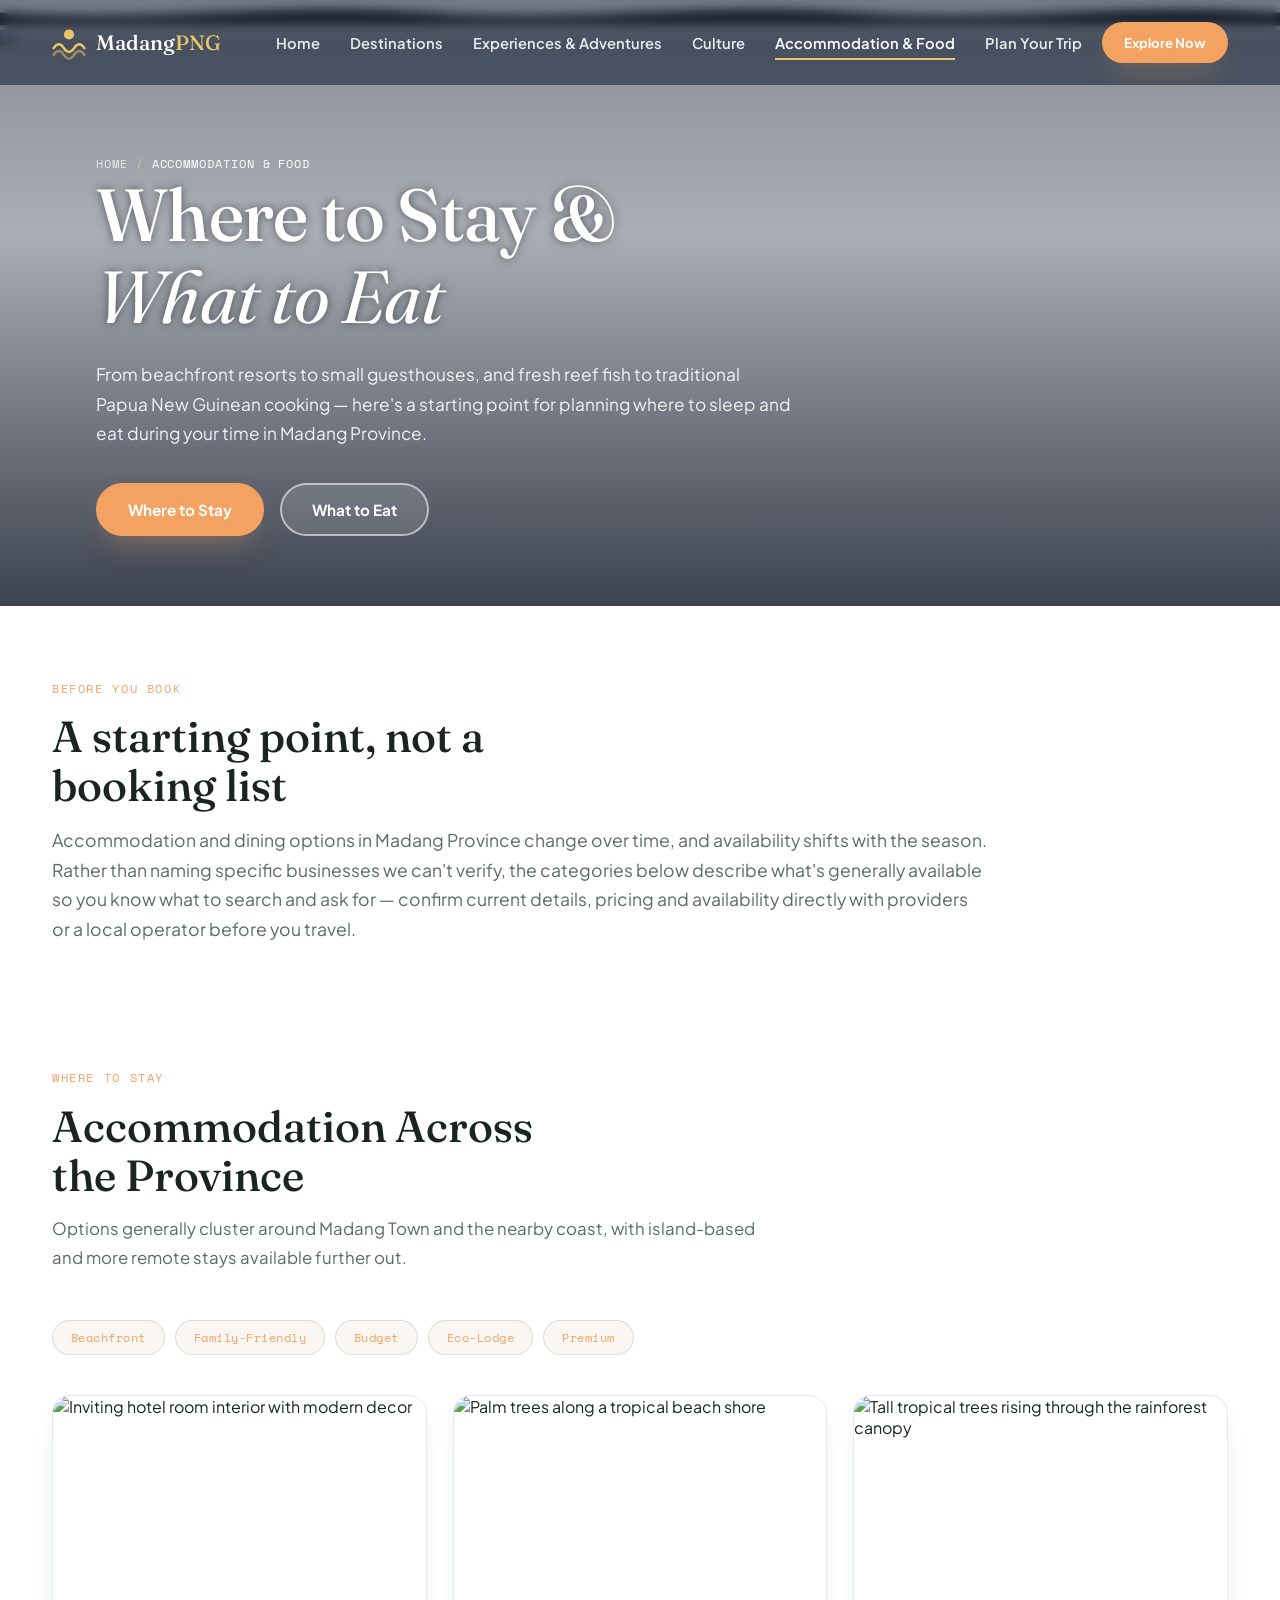
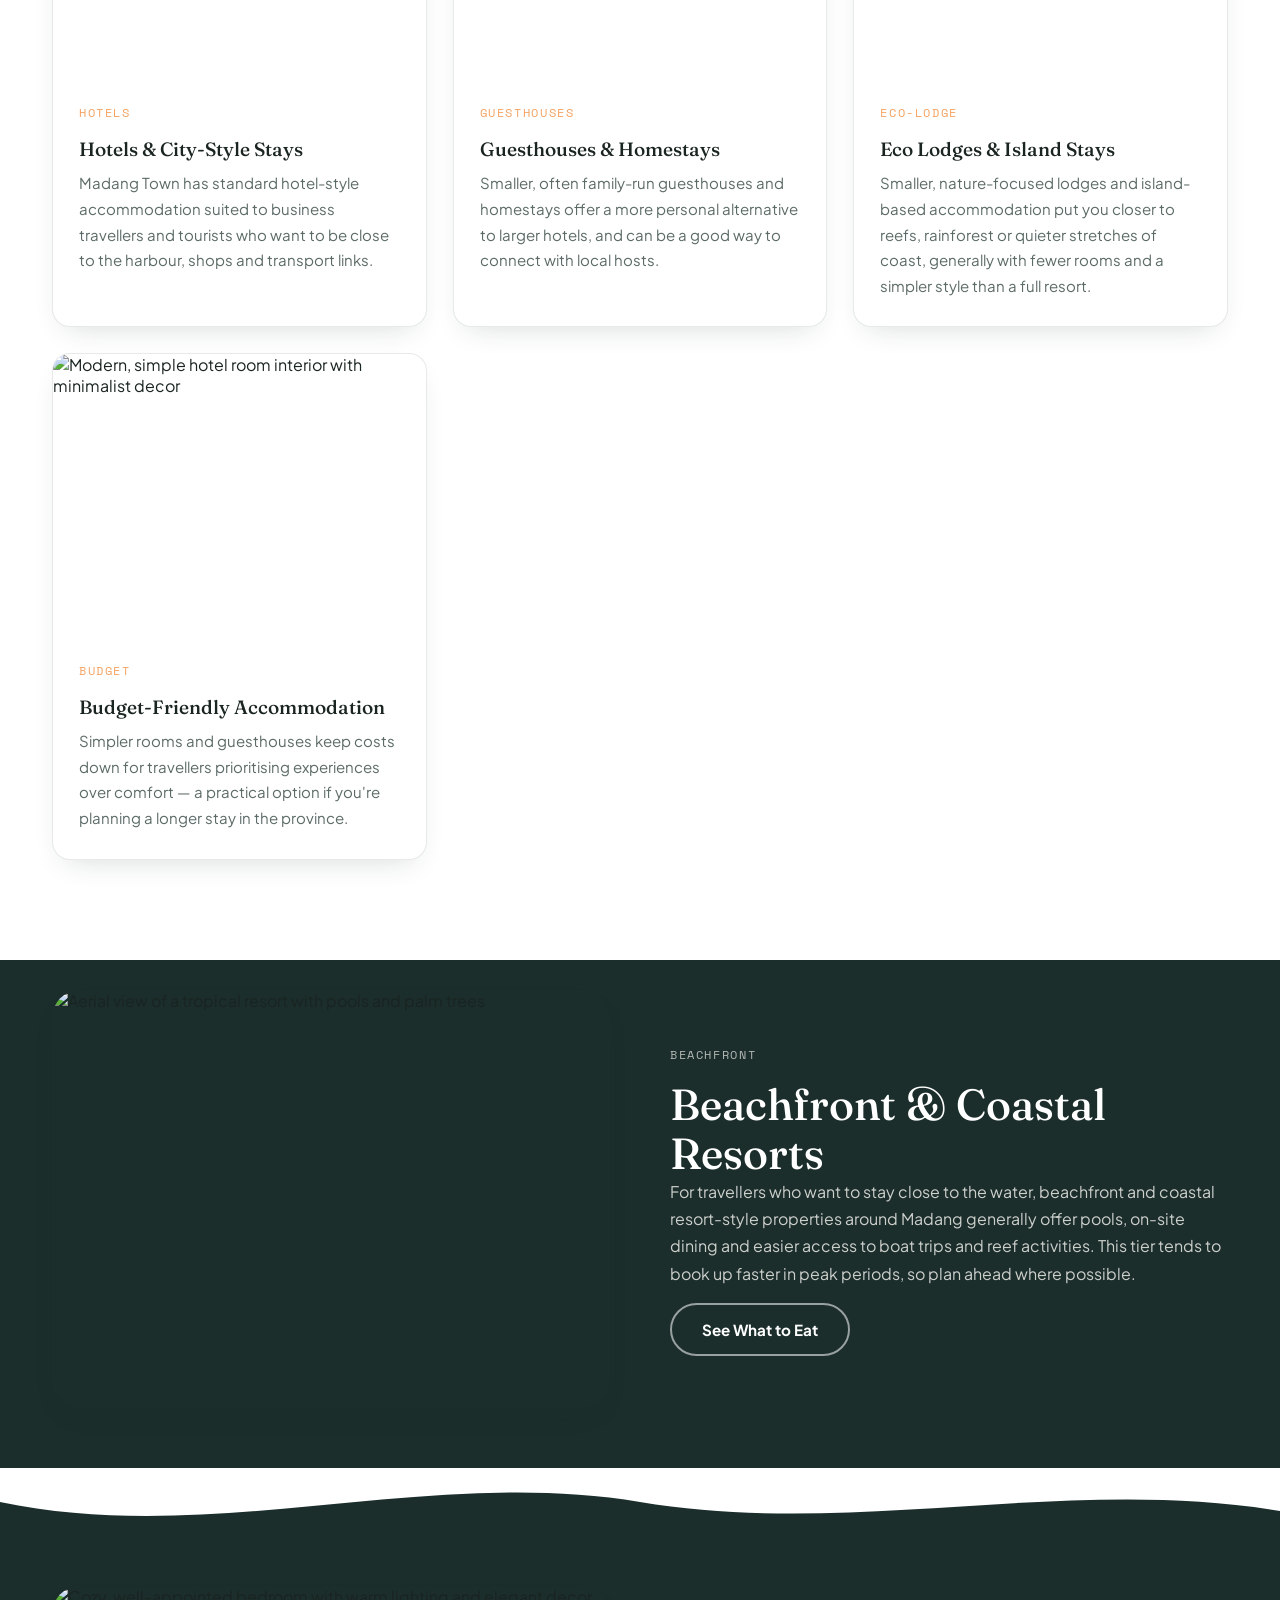
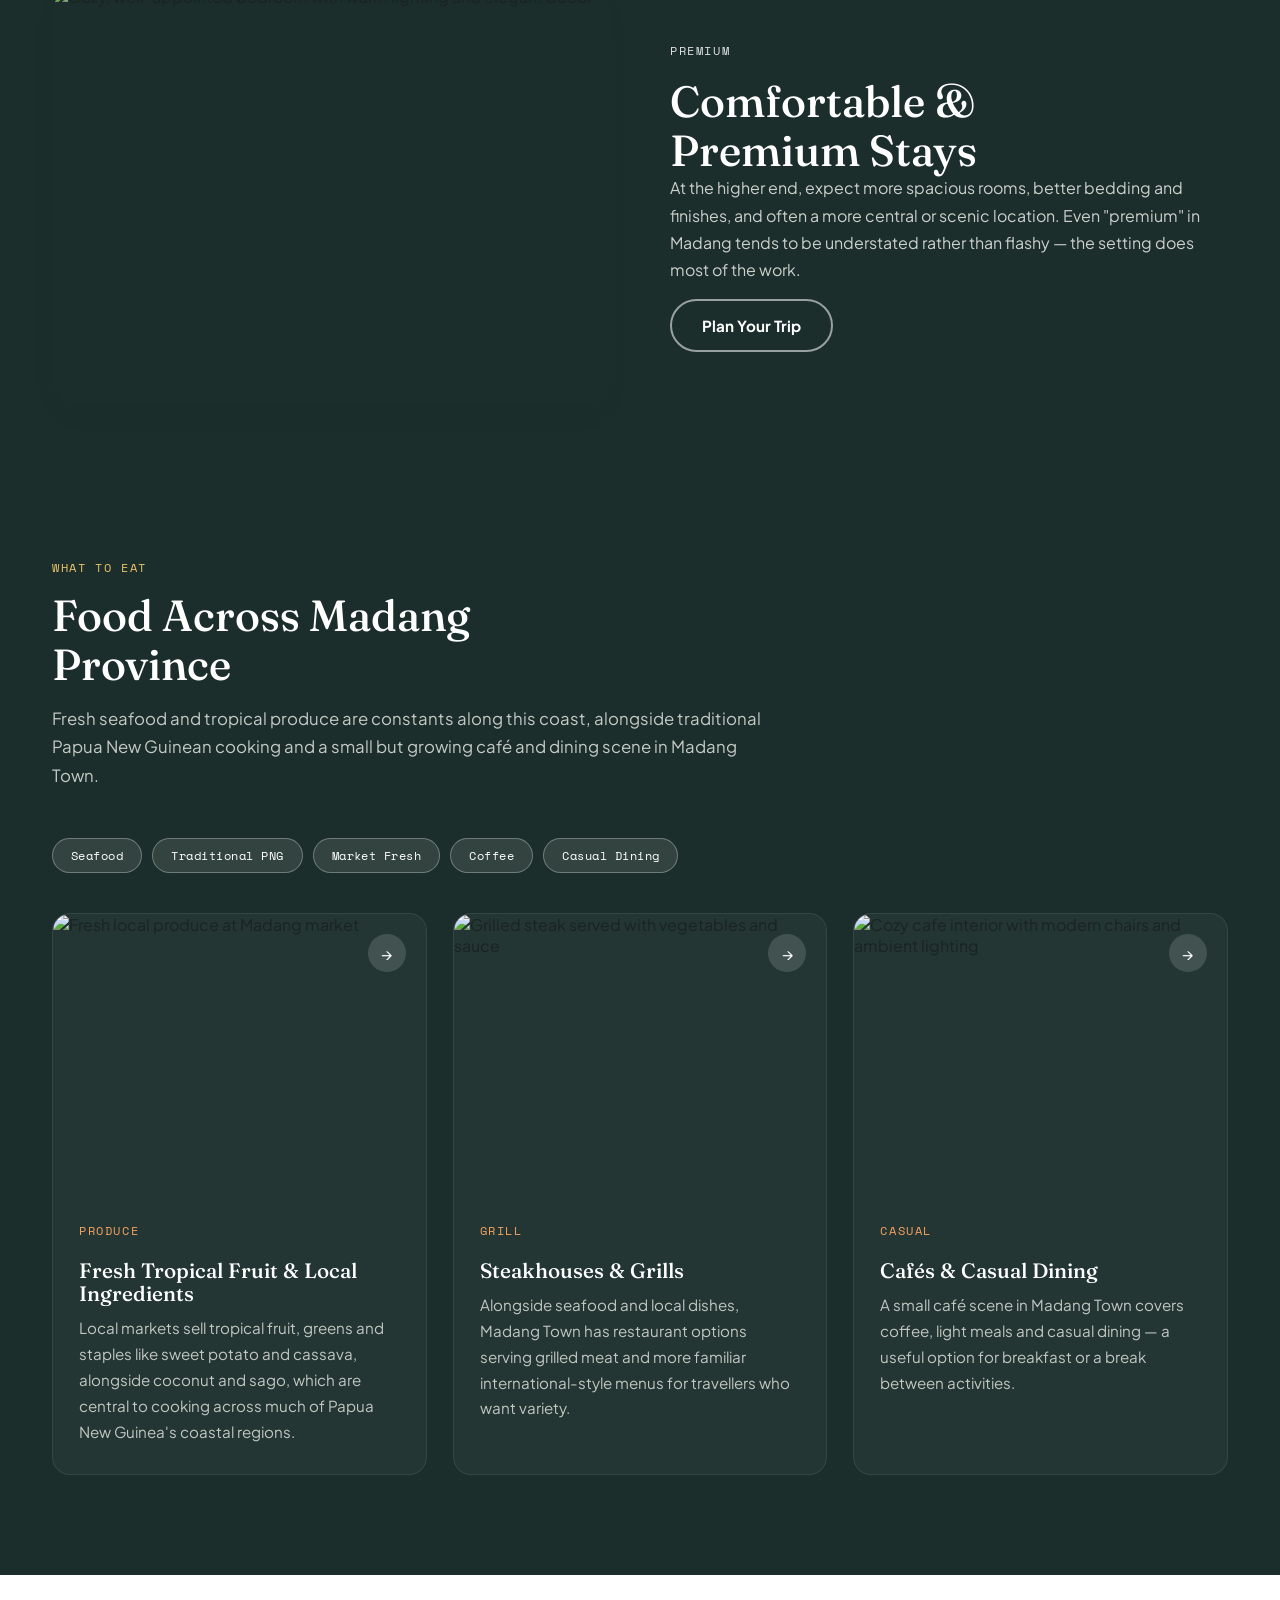
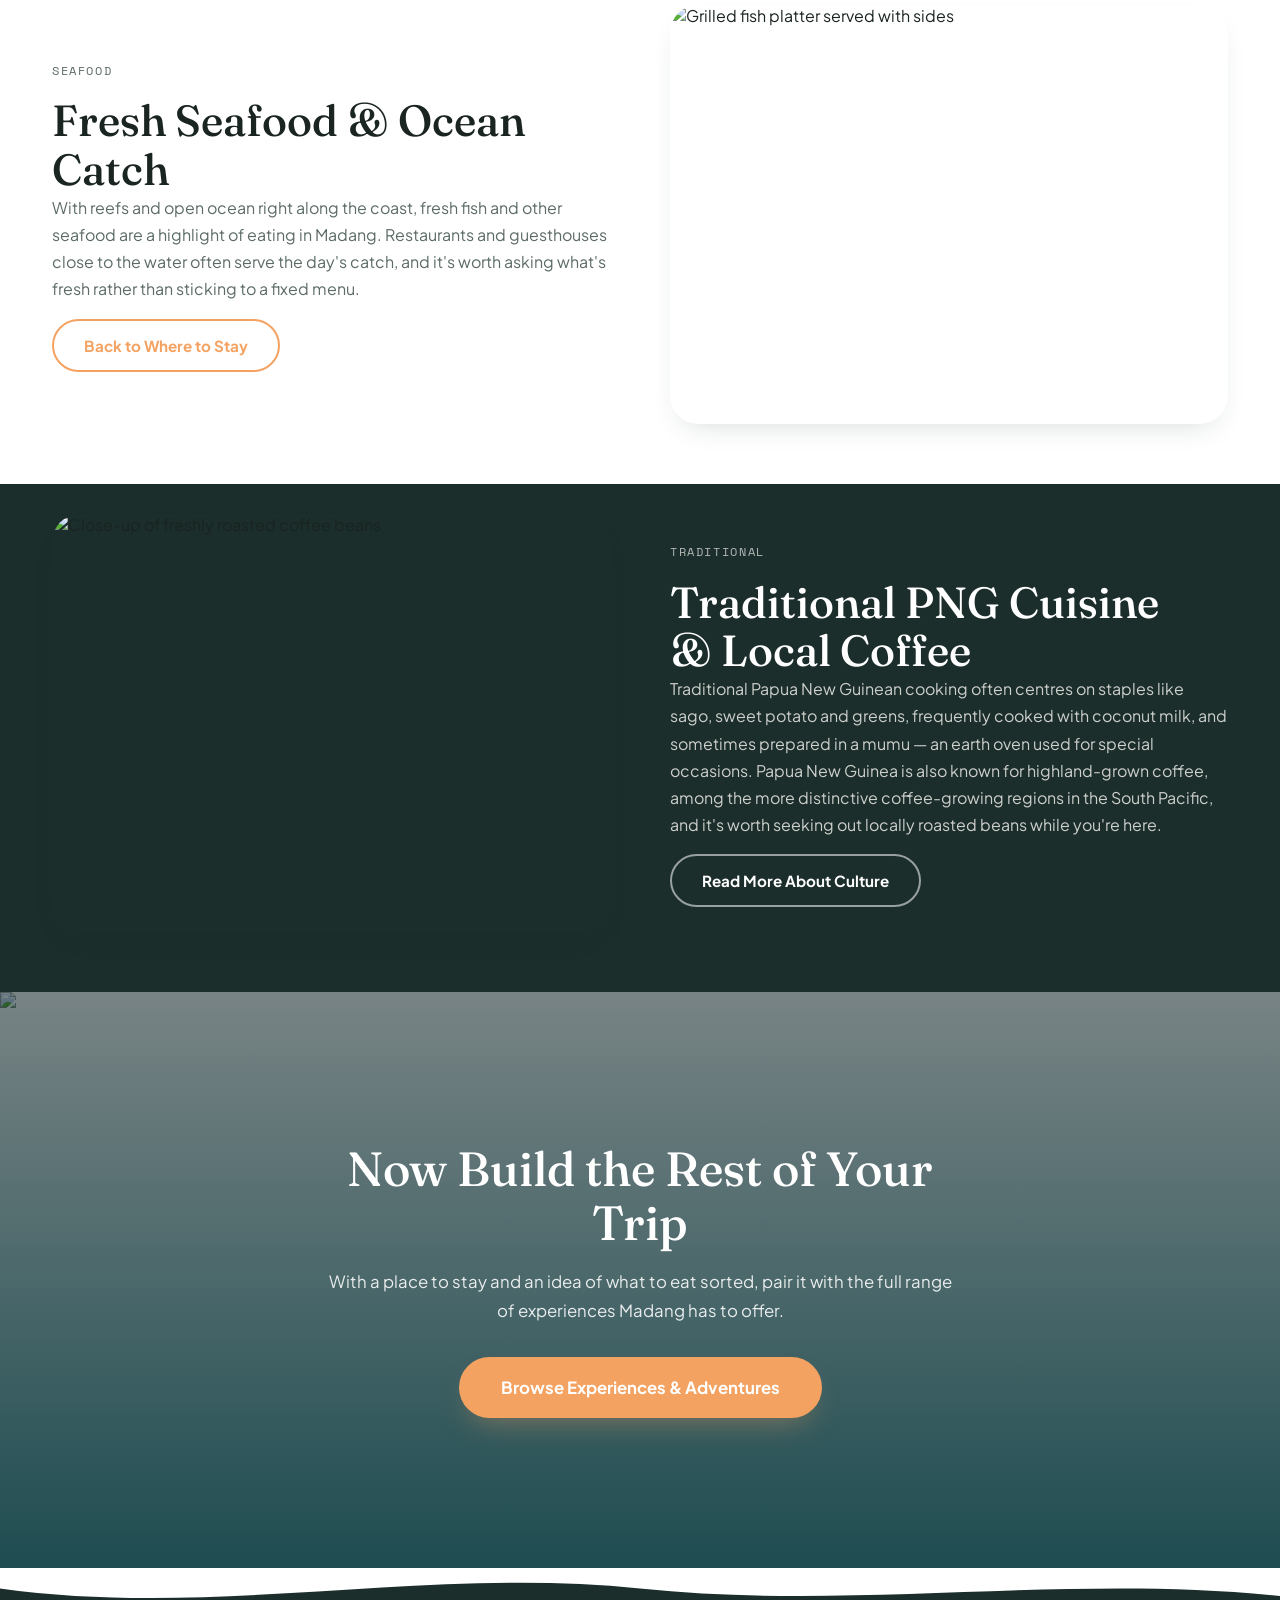
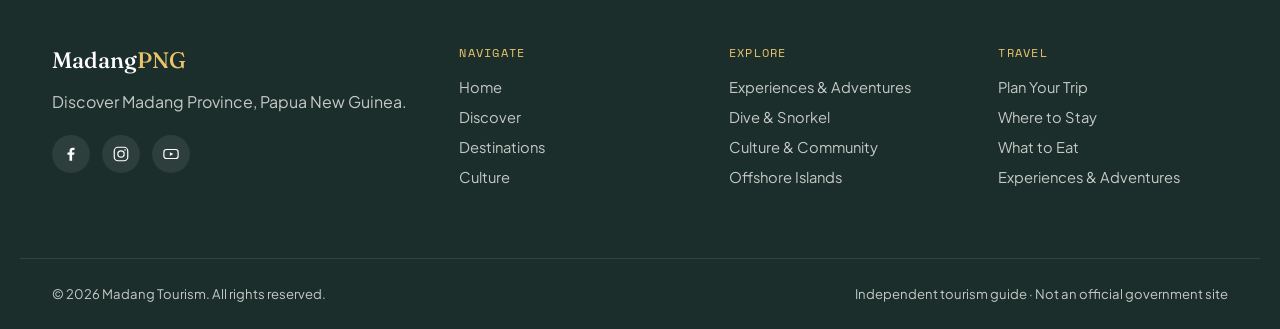
==== commit 864cb114: "Add files via upload" ====
--- a/accommodation.html
+++ b/accommodation.html
@@ -36,9 +36,9 @@
 
     <nav class="nav__links" id="navLinks" aria-label="Primary">
       <a href="index.html" class="nav__link" data-page="home">Home</a>
+      <a href="index.html#destinations" class="nav__link">Destinations</a>
       <a href="experiences.html" class="nav__link" data-page="experiences">Experiences &amp; Adventures</a>
-      <a href="index.html#destinations" class="nav__link">Destinations</a>
-      <a href="index.html#culture" class="nav__link">Culture</a>
+      <a href="culture.html" class="nav__link" data-page="culture">Culture</a>
       <a href="accommodation.html" class="nav__link" data-page="accommodation">Accommodation &amp; Food</a>
       <a href="index.html#plan" class="nav__link">Plan Your Trip</a>
     </nav>
--- a/style.css
+++ b/style.css
@@ -141,7 +141,7 @@
 
 /* ================= NAV ================= */
 .nav {
-  position: fixed; top: 0px; left: 0; width: 100%; z-index: 1000; /* keeps the nav pinned to the top of the viewport, just below the tide line */
+  position: fixed; top: 0px; left: 0; width: 100%; z-index: 1000; overflow: visible; /* keeps the nav pinned to the top of the viewport, just below the tide line */
   background: rgba(30, 41, 59, 0.62); backdrop-filter: blur(6px); /* softened deep-slate background for a welcoming tropical brand feel */
   animation: nav-solidify linear both; /* smoothly swaps the transparent hero-top nav for a solid, blurred bar as the page scrolls */
   animation-timeline: scroll(root); /* tracks the page's overall scroll progress */
@@ -152,7 +152,7 @@
   to { background: rgba(30, 41, 59, 0.94); backdrop-filter: blur(14px); box-shadow: 0 8px 30px -18px rgba(15, 23, 42, 0.38); }
 }
 .nav__inner {
-  max-width: var(--container-w); margin: 0 auto; padding: 22px 32px; /* centers and pads the nav content to match the container width */
+  position: relative; max-width: var(--container-w); margin: 0 auto; padding: 22px 32px; /* centers and pads the nav content to match the container width */
   display: flex; align-items: center; justify-content: space-between; /* lays out logo, links and actions in a row with space between them */
   gap: 20px;
   animation: nav-inner-solidify linear both; /* shrinks the nav's padding in step with the same scroll range as the background change above */
@@ -235,7 +235,7 @@
   background: linear-gradient(180deg, rgba(30,41,59,0.52) 0%, rgba(30,41,59,0.38) 35%, rgba(17,24,39,0.82) 100%); /* deep-slate gradient keeps contrast but softens the starkness */
 }
 .hero__content { position: relative; z-index: 1; max-width: 760px; padding: 0 32px 110px; margin-left: 5vw; } /* positions the text above the overlay, limits its width, offsets it slightly from the left edge */
-.hero__title { font-size: clamp(2.6rem, 6vw, 4.6rem); letter-spacing: -0.01em; margin-bottom: 22px; } /* large, responsive headline size with slightly tightened letter spacing */
+.hero__title { font-size: clamp(2.6rem, 6vw, 4.6rem); letter-spacing: -0.01em; margin-bottom: 22px; text-shadow: 0 0 8px rgba(0, 0, 0, 0.5)} /* large, responsive headline size with slightly tightened letter spacing */
 .madang { color: var(--tide); text-shadow: 0 0 8px rgba(0, 0, 0, 0.5); } /* colors the "Madang" word in the hero headline turquoise, overriding the default white */
 .hero__desc { max-width: 55ch; font-size: 1.08rem; color: rgba(255,255,255,0.9); margin-bottom: 34px; } /* supporting paragraph sizing, width limit and near-white color */
 .hero__actions { display: flex; gap: 16px; flex-wrap: wrap; } /* lays the two hero buttons side by side, wrapping onto a new line if needed */
@@ -494,10 +494,43 @@
 
 /* ================= RESPONSIVE ================= */
 @media (max-width: 1080px) {
-  .nav__inner { gap: 18px; padding-inline: 18px; }
+  .nav__inner { gap: 18px; padding-inline: 18px; position: relative; } /* position:relative so the dropdown below can anchor to the header bar */
   .nav__links {
+    position: fixed; /* anchors to the viewport so the panel floats below the header instead of being tied to the row layout */
+    top: 72px; /* approximate header height, so the panel starts right under the nav bar */
+    right: 12px; /* small gap from the edge so the rounded corners read as a floating card */
+    left: auto;
+    width: min(280px, 75vw); /* a narrow overlay panel, not a full-screen block */
+    height: auto; /* sizes to fit its content instead of stretching to the bottom of the screen */
     display: none;
+    flex-direction: column; /* stacks the links vertically once open */
+    align-items: center;
+    background-color: rgba(27, 38, 59, 0.4); /* 60% transparent so the page behind shows through */
+    backdrop-filter: blur(8px); /* keeps the text legible over whatever scrolls behind the see-through panel */
+    border-radius: 16px;
+    padding: 1.5rem 0;
+    margin-left: 0;
+    gap: 0;
+    z-index: 10;
+    box-shadow: 0 12px 30px -10px rgba(0,0,0,0.4); /* separates the panel visually from the page behind it */
   }
+  .nav__links.is-open,
+  .nav.is-open .nav__links,
+  .nav:has(.menu-toggle:checked) .nav__links {
+    display: flex;
+  }
+  .nav__link {
+    width: 100%;
+    text-align: center;
+    padding: 0.7rem 0;
+    font-size: 1.05rem;
+    color: rgba(255,255,255,0.92);
+  }
+  .nav__link::after { display: none; }
+  .nav__faq-toggle {
+    background: transparent; border: none; padding: 0; width: 100%; text-align: center;
+  }
+  .nav__faq-toggle:hover { background: transparent; transform: none; }
   .nav__burger { display: flex; }
   .nav__actions { gap: 10px; }
   .nav__actions .btn--sm { padding-inline: 0.9rem; }
@@ -505,20 +538,8 @@
 
 @media (max-width: 760px) { /* styles applied on typical mobile phone widths */
   html { scroll-padding-top: 70px; } /* reduces the anchor-scroll offset to match the shorter mobile nav */
-  .nav__links {
-    position: fixed; top: 0; right: 0; height: 100vh; width: min(78vw, 320px); /* turns the nav links into a full-height slide-in panel from the right */
-    background: var(--reef-deep); flex-direction: column; align-items: flex-start; /* dark background with links stacked vertically */
-    padding: 110px 32px 40px; gap: 26px; /* spacing inside the mobile menu panel */
-    transform: translateX(100%); transition: transform 0.4s var(--ease); /* starts off-screen to the right, ready to slide in */
-    margin-left: 0;
-  }
-  .nav__links.is-open,
-  .nav.is-open .nav__links,
-  .nav:has(.menu-toggle:checked) .nav__links { transform: translateX(0); box-shadow: -20px 0 50px -20px rgba(0,0,0,0.5); } /* slides the panel into view and adds a shadow, whether toggled by JS or the checkbox state */
-  .nav__link { font-size: 1.05rem; } /* slightly larger tap targets for mobile links */
   .nav__burger { display: flex; } /* shows the hamburger button only at this screen size */
   .nav__actions .btn--sm { display: none; } /* hides the "Explore Now" button in the nav bar on mobile to reduce clutter */
-
   .hero__content { margin-left: 0; padding: 0 22px 90px; } /* removes the left offset and reduces side padding on small screens */
   .quicknav { margin-top: -50px; } /* reduces the overlap amount for the quick-nav cards on mobile */
   .quicknav__grid { grid-template-columns: 1fr; } /* stacks quick-nav cards into a single column */
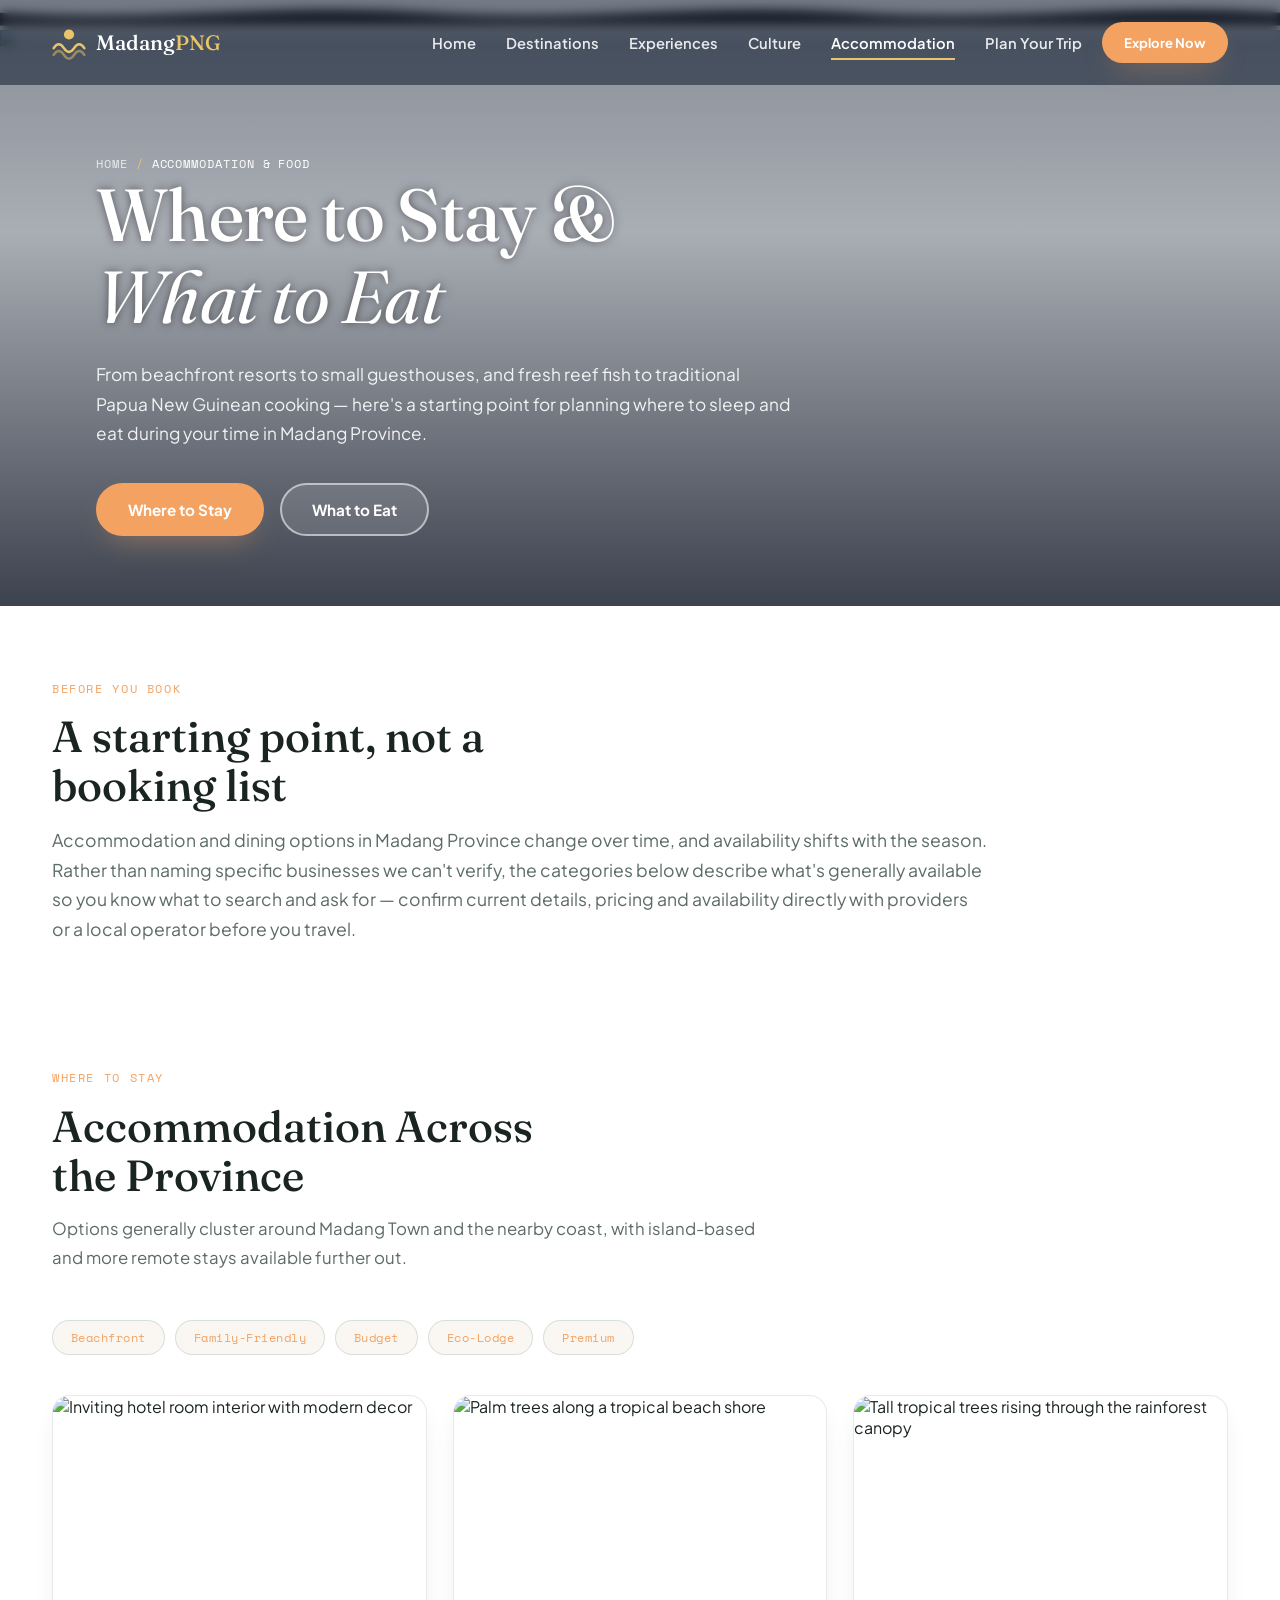
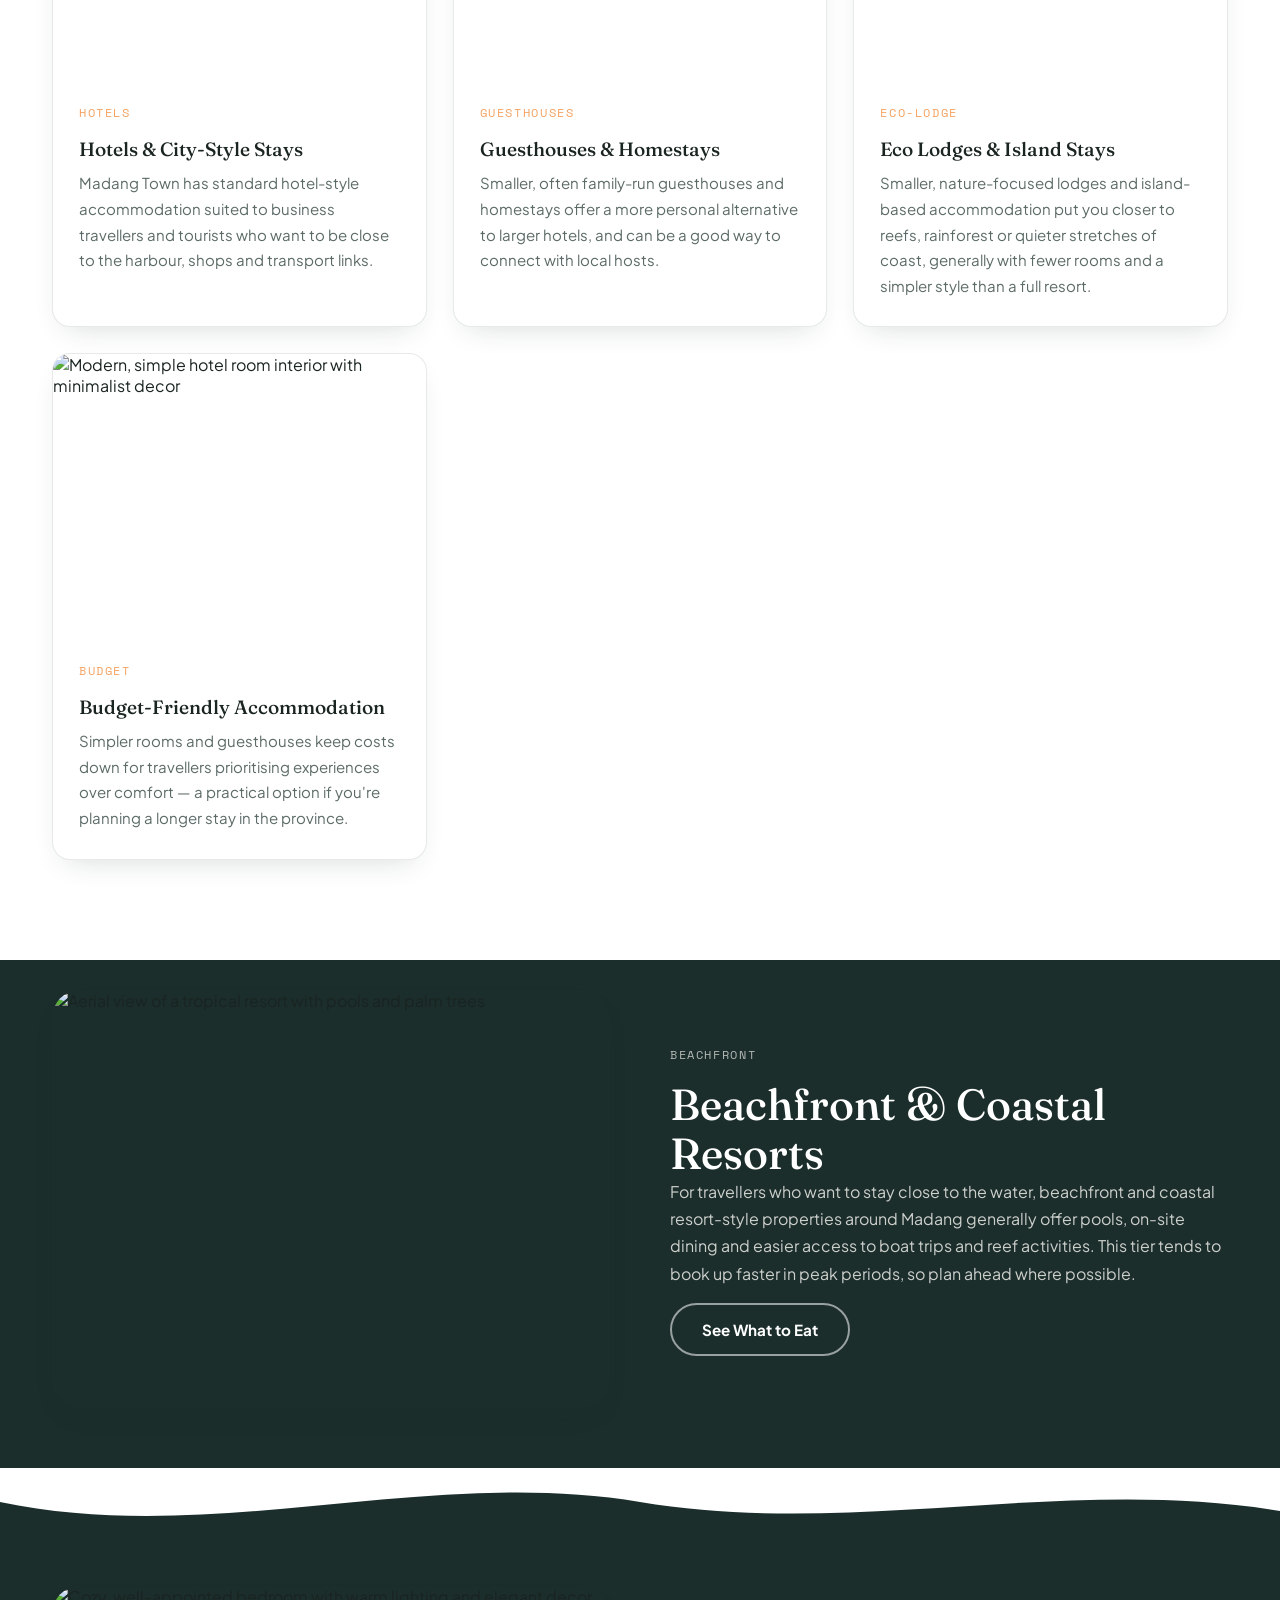
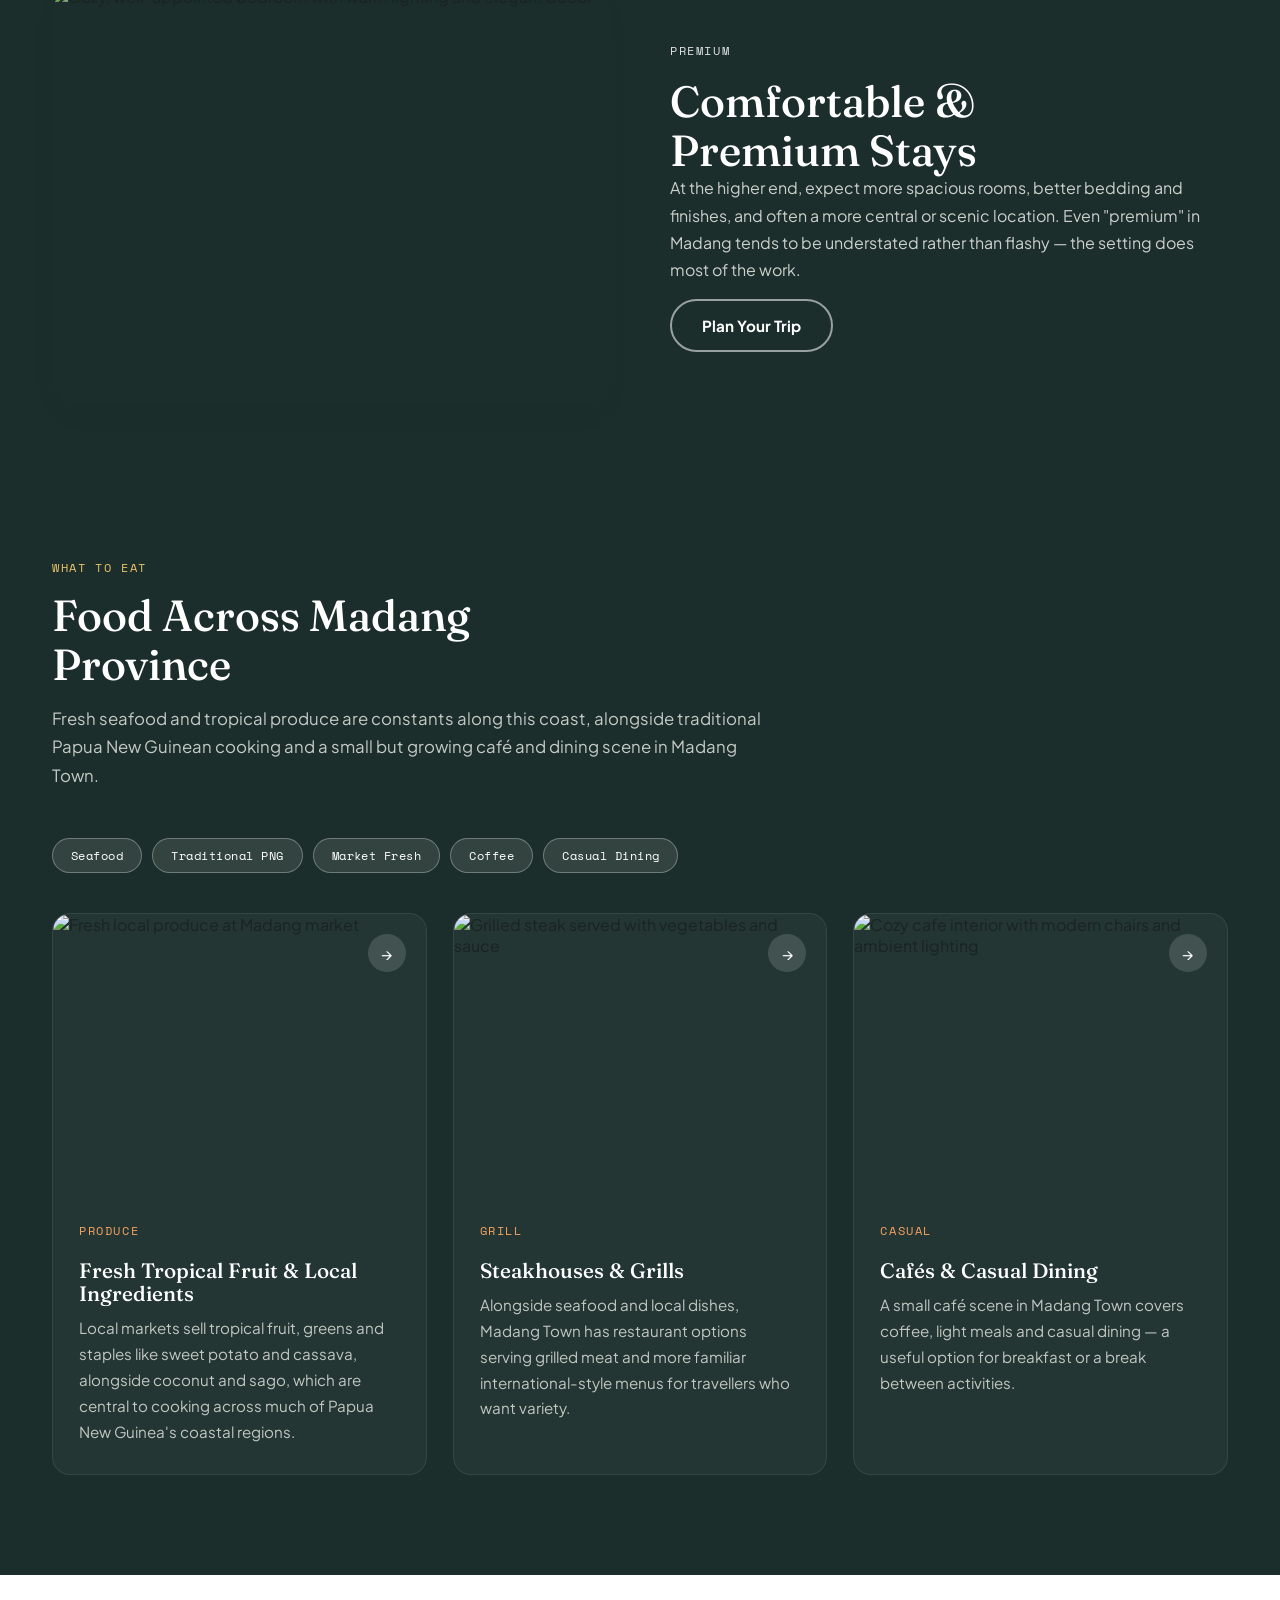
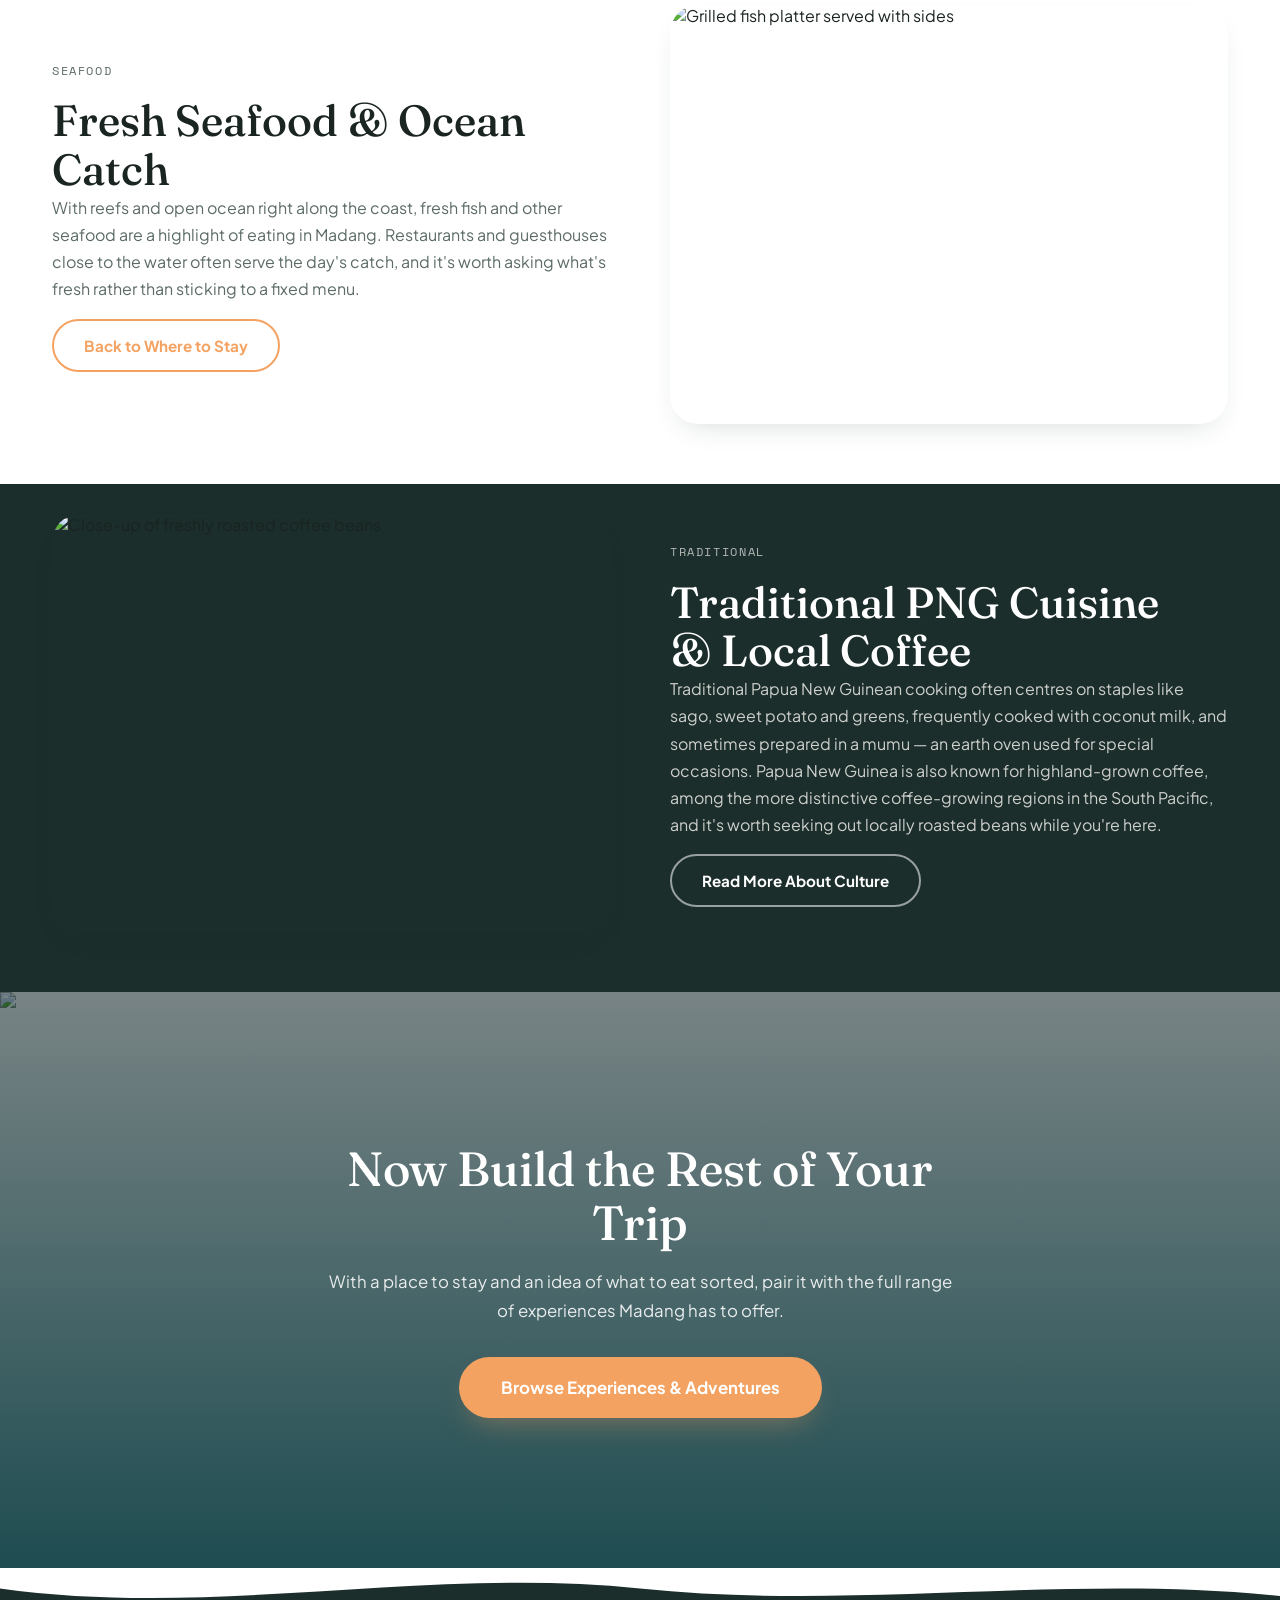
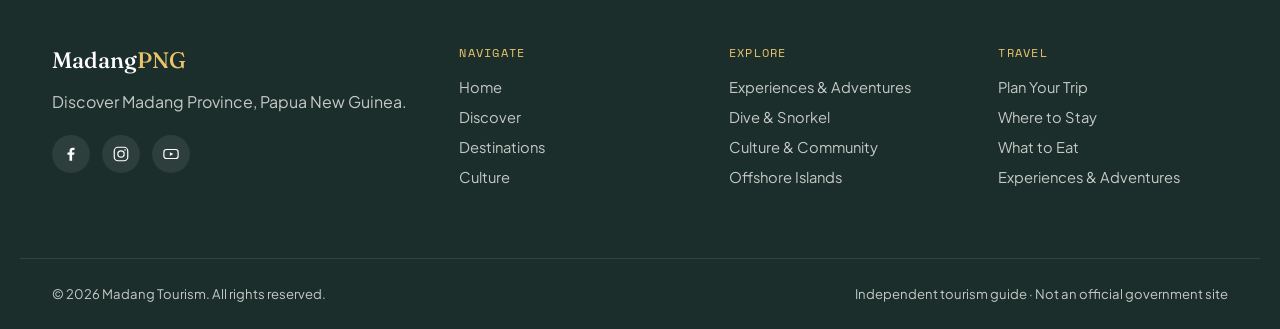
==== commit 53df0cbf: "Simplify title and navigation links in accommodation.html" ====
--- a/accommodation.html
+++ b/accommodation.html
@@ -3,7 +3,7 @@
 <head>
 <meta charset="UTF-8">
 <meta name="viewport" content="width=device-width, initial-scale=1.0">
-<title>Accommodation &amp; Food | Discover Madang</title>
+<title>Accommodation | Discover Madang</title>
 <meta name="description" content="Where to stay and what to eat in Madang Province, Papua New Guinea — from beachfront resorts and guesthouses to fresh seafood and traditional Papua New Guinean food.">
 
 <link rel="preconnect" href="https://fonts.googleapis.com">
@@ -37,9 +37,9 @@
     <nav class="nav__links" id="navLinks" aria-label="Primary">
       <a href="index.html" class="nav__link" data-page="home">Home</a>
       <a href="index.html#destinations" class="nav__link">Destinations</a>
-      <a href="experiences.html" class="nav__link" data-page="experiences">Experiences &amp; Adventures</a>
+      <a href="experiences.html" class="nav__link" data-page="experiences">Experiences</a>
       <a href="culture.html" class="nav__link" data-page="culture">Culture</a>
-      <a href="accommodation.html" class="nav__link" data-page="accommodation">Accommodation &amp; Food</a>
+      <a href="accommodation.html" class="nav__link" data-page="accommodation">Accommodation</a>
       <a href="index.html#plan" class="nav__link">Plan Your Trip</a>
     </nav>
 
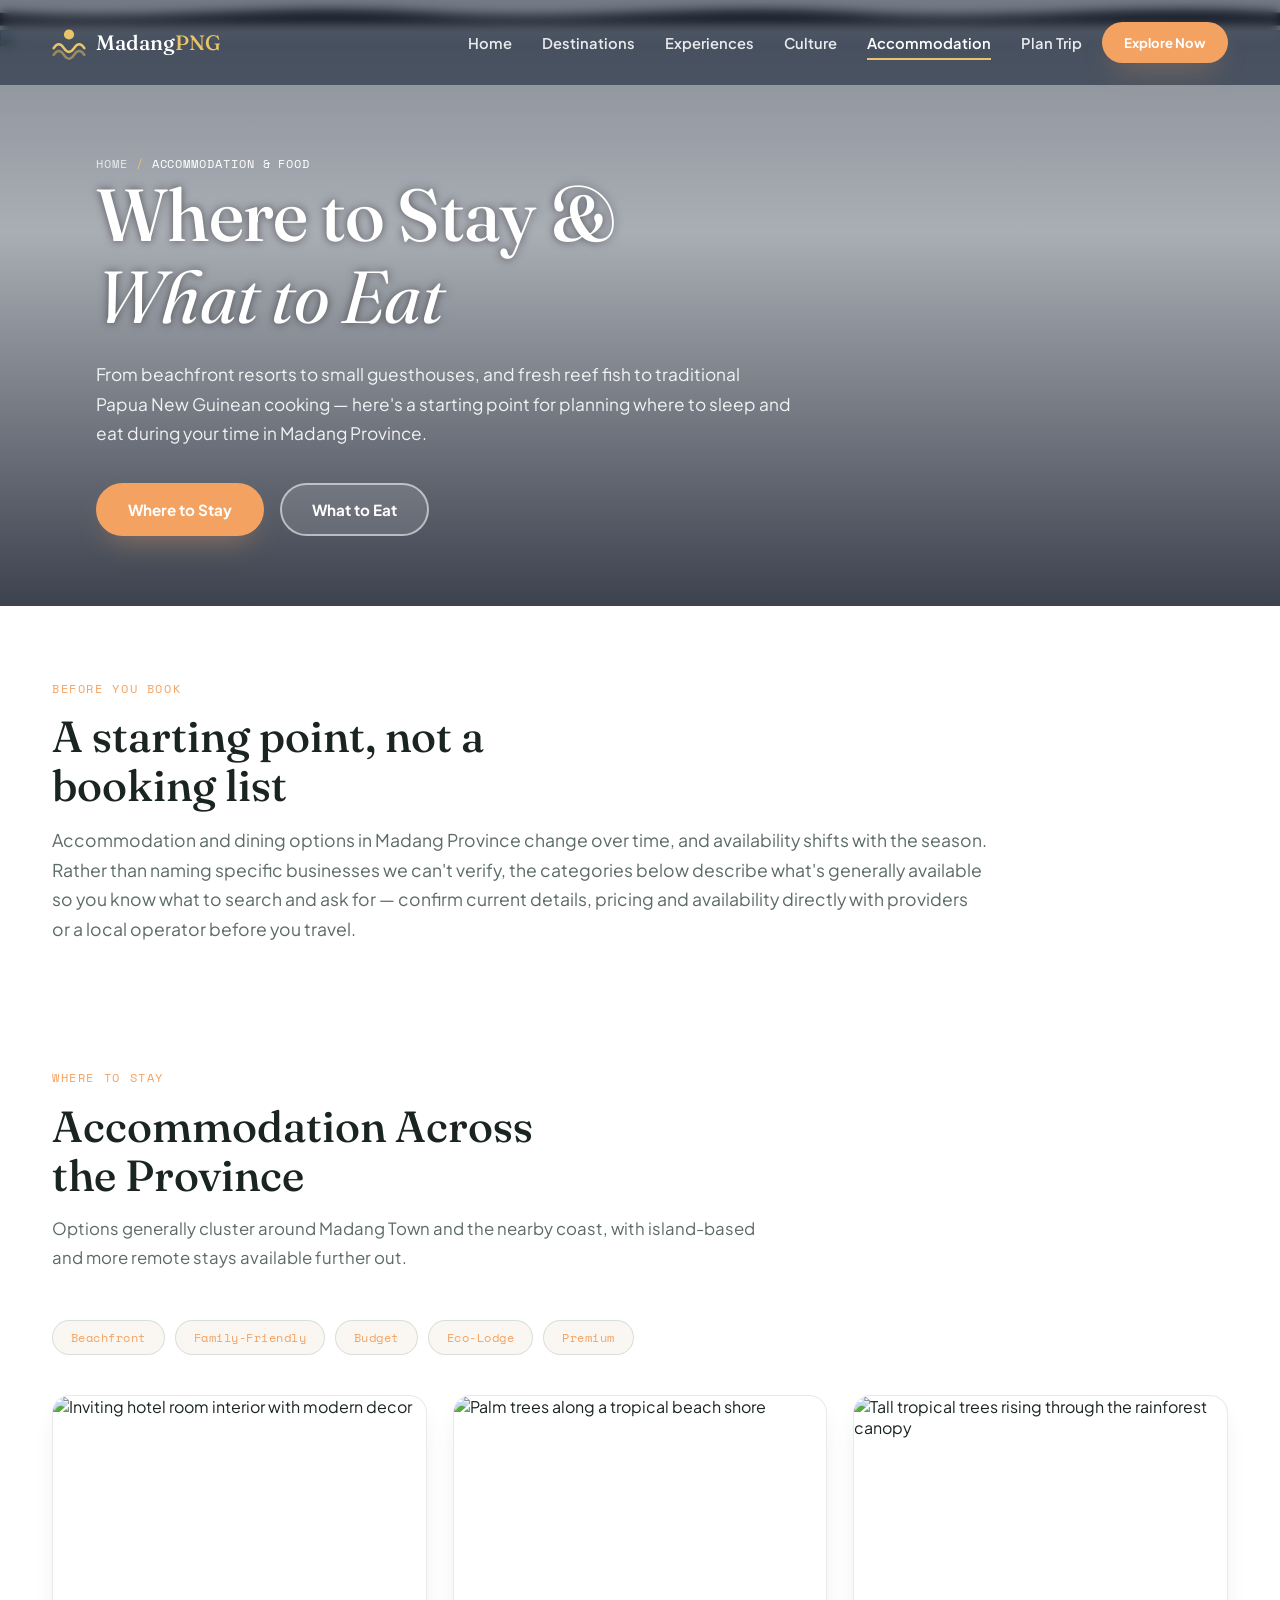
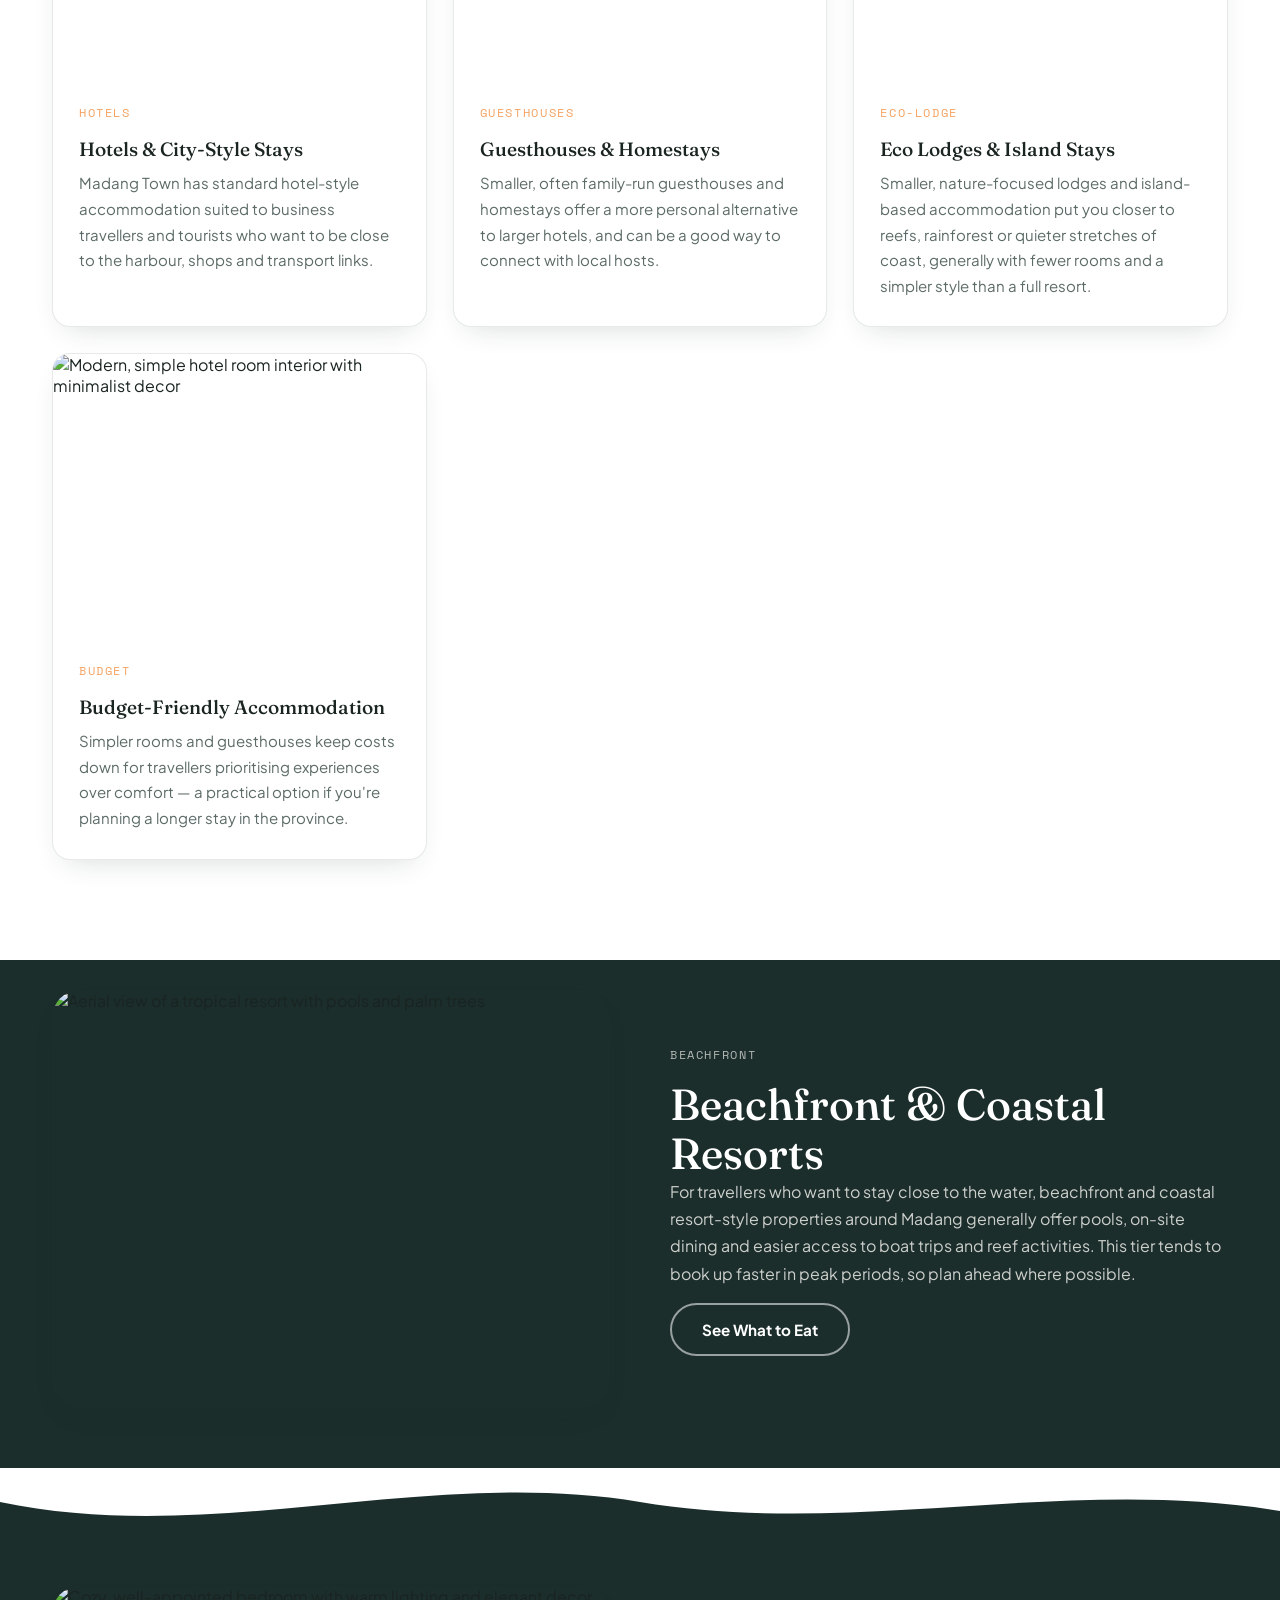
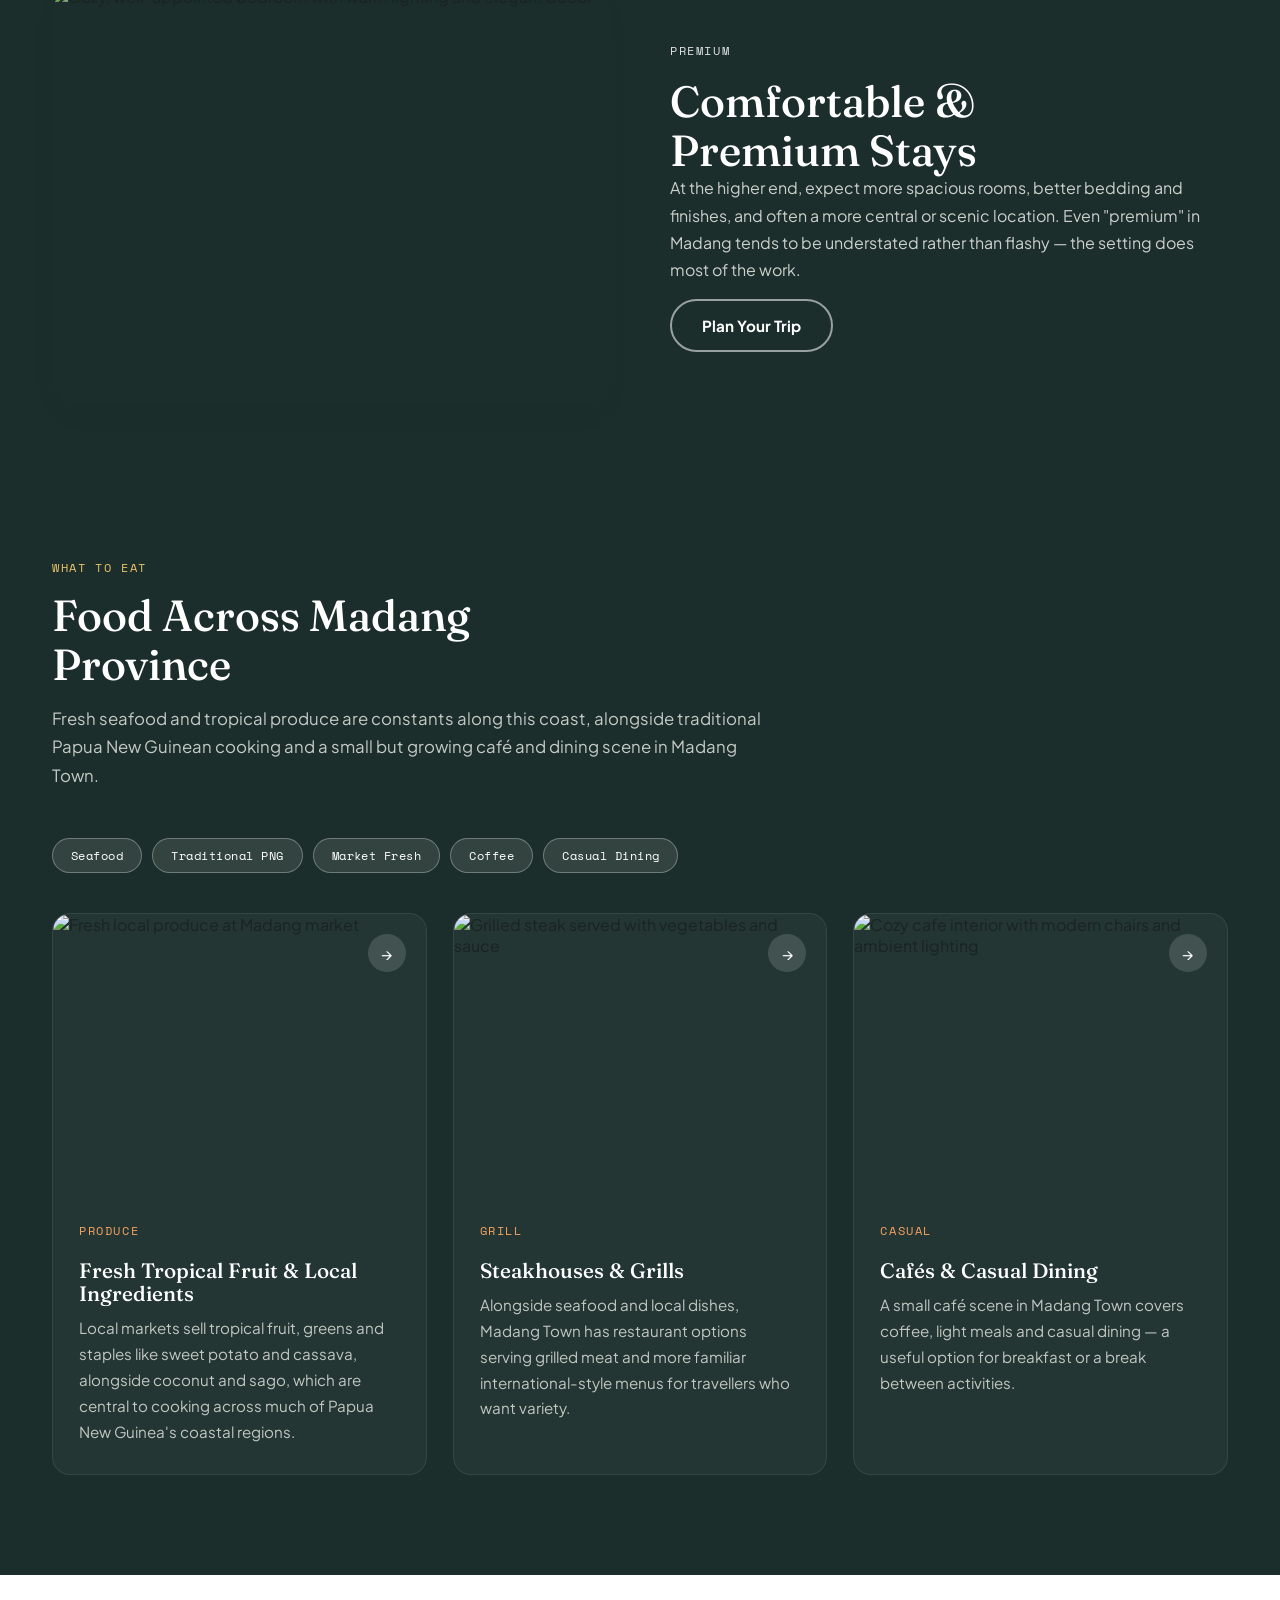
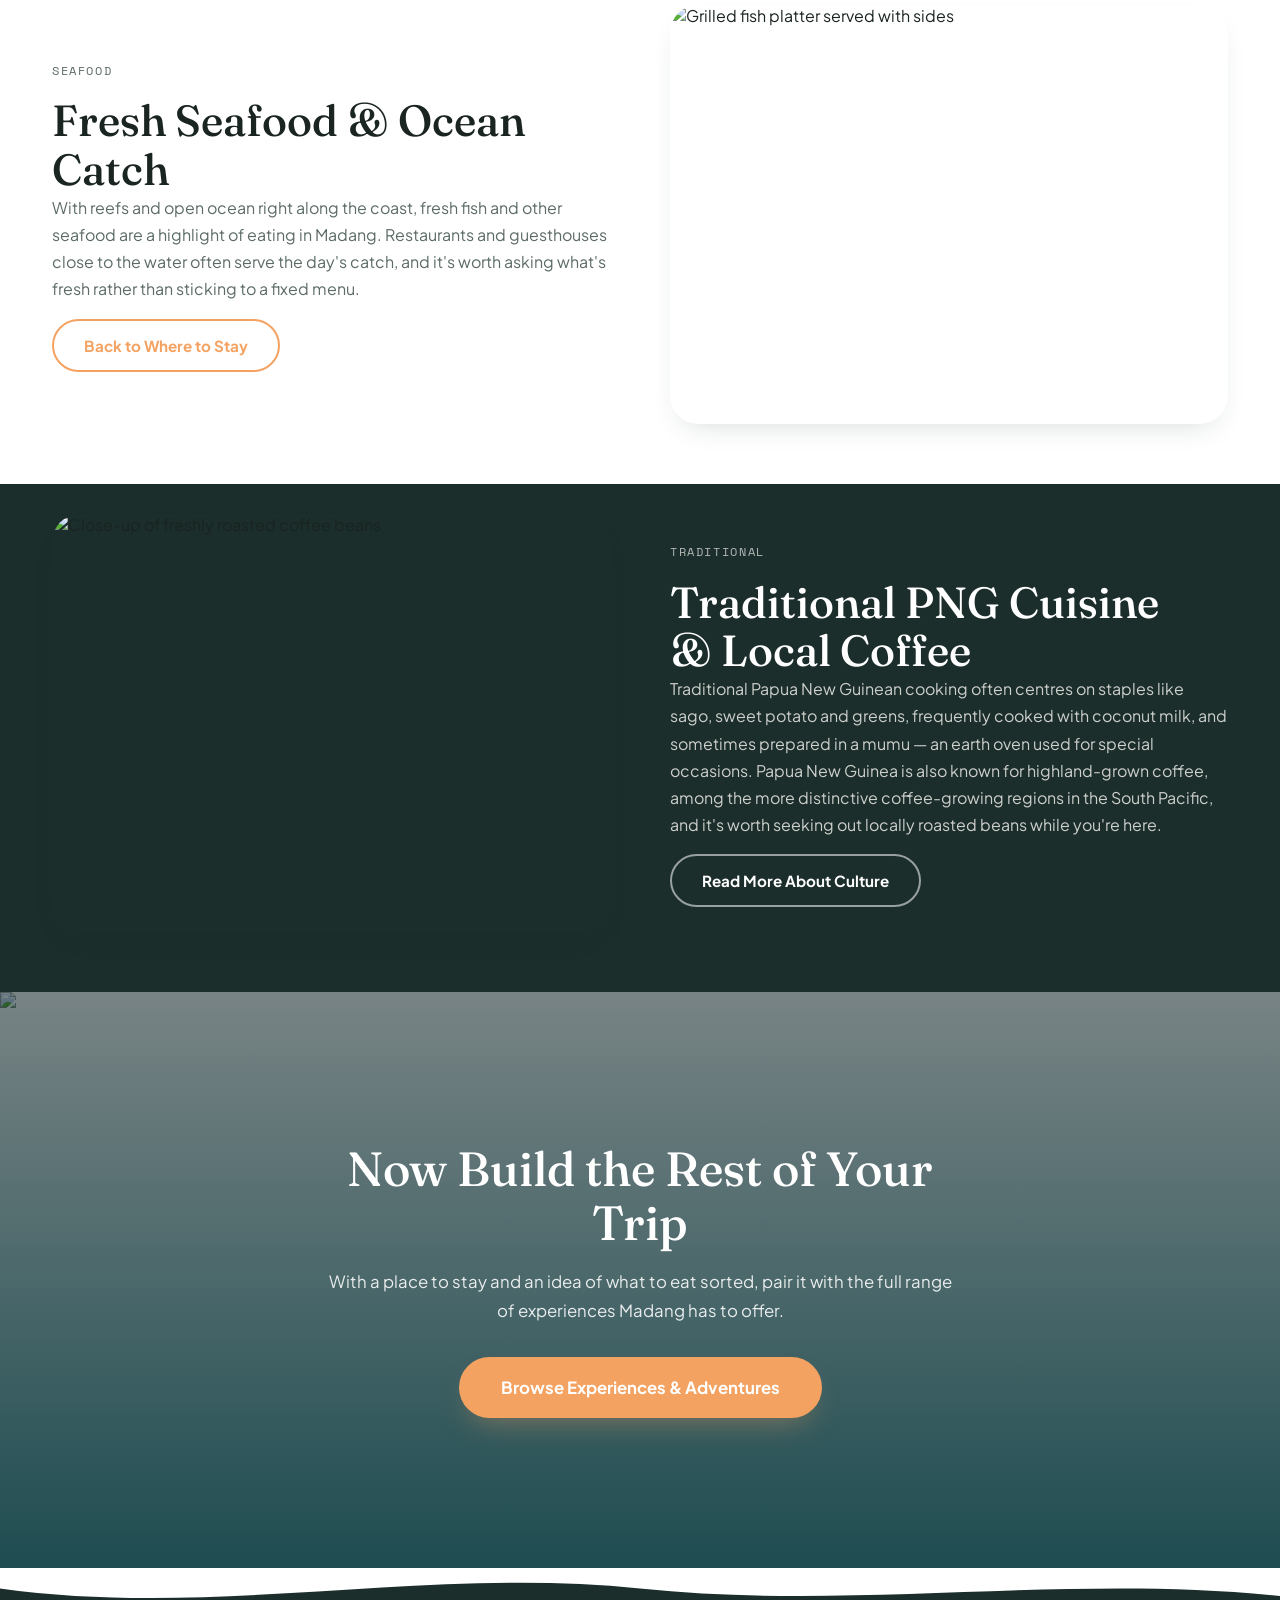
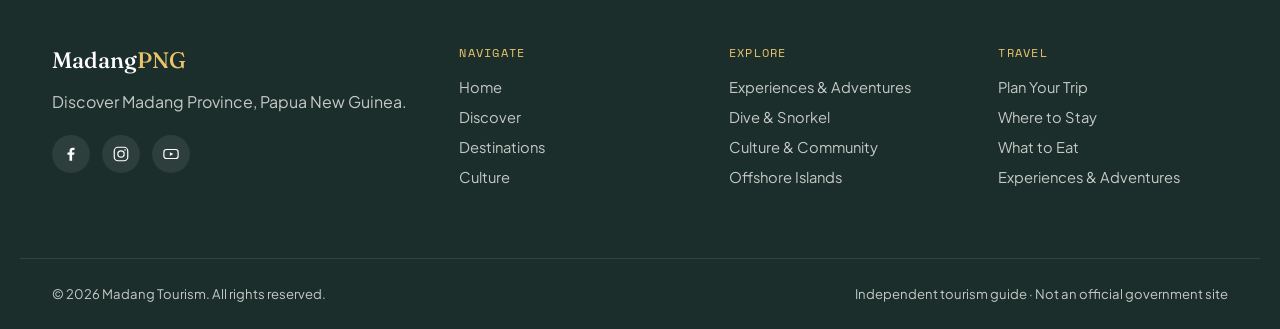
==== commit 2eb50457: "Update link text from 'Plan Your Trip' to 'Plan Trip'" ====
--- a/accommodation.html
+++ b/accommodation.html
@@ -40,7 +40,7 @@
       <a href="experiences.html" class="nav__link" data-page="experiences">Experiences</a>
       <a href="culture.html" class="nav__link" data-page="culture">Culture</a>
       <a href="accommodation.html" class="nav__link" data-page="accommodation">Accommodation</a>
-      <a href="index.html#plan" class="nav__link">Plan Your Trip</a>
+      <a href="index.html#plan" class="nav__link">Plan Trip</a>
     </nav>
 
     <div class="nav__actions">
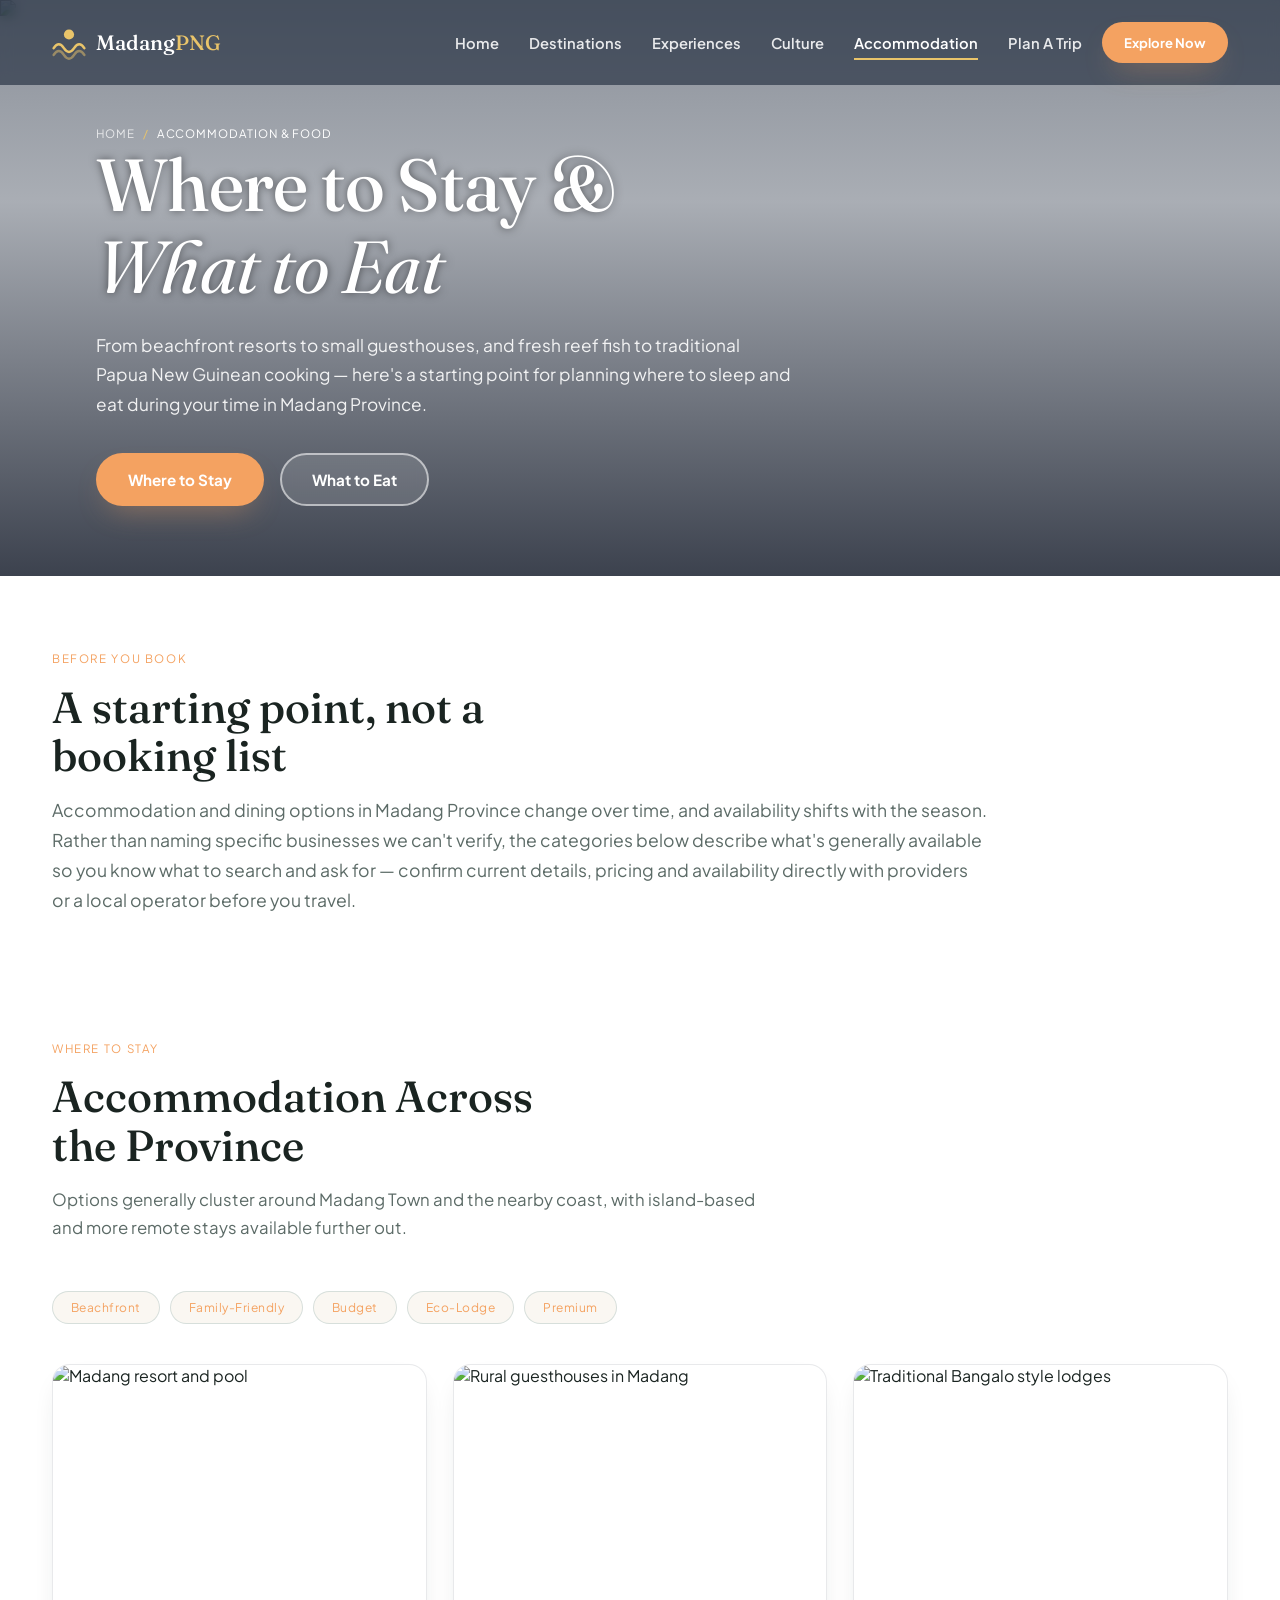
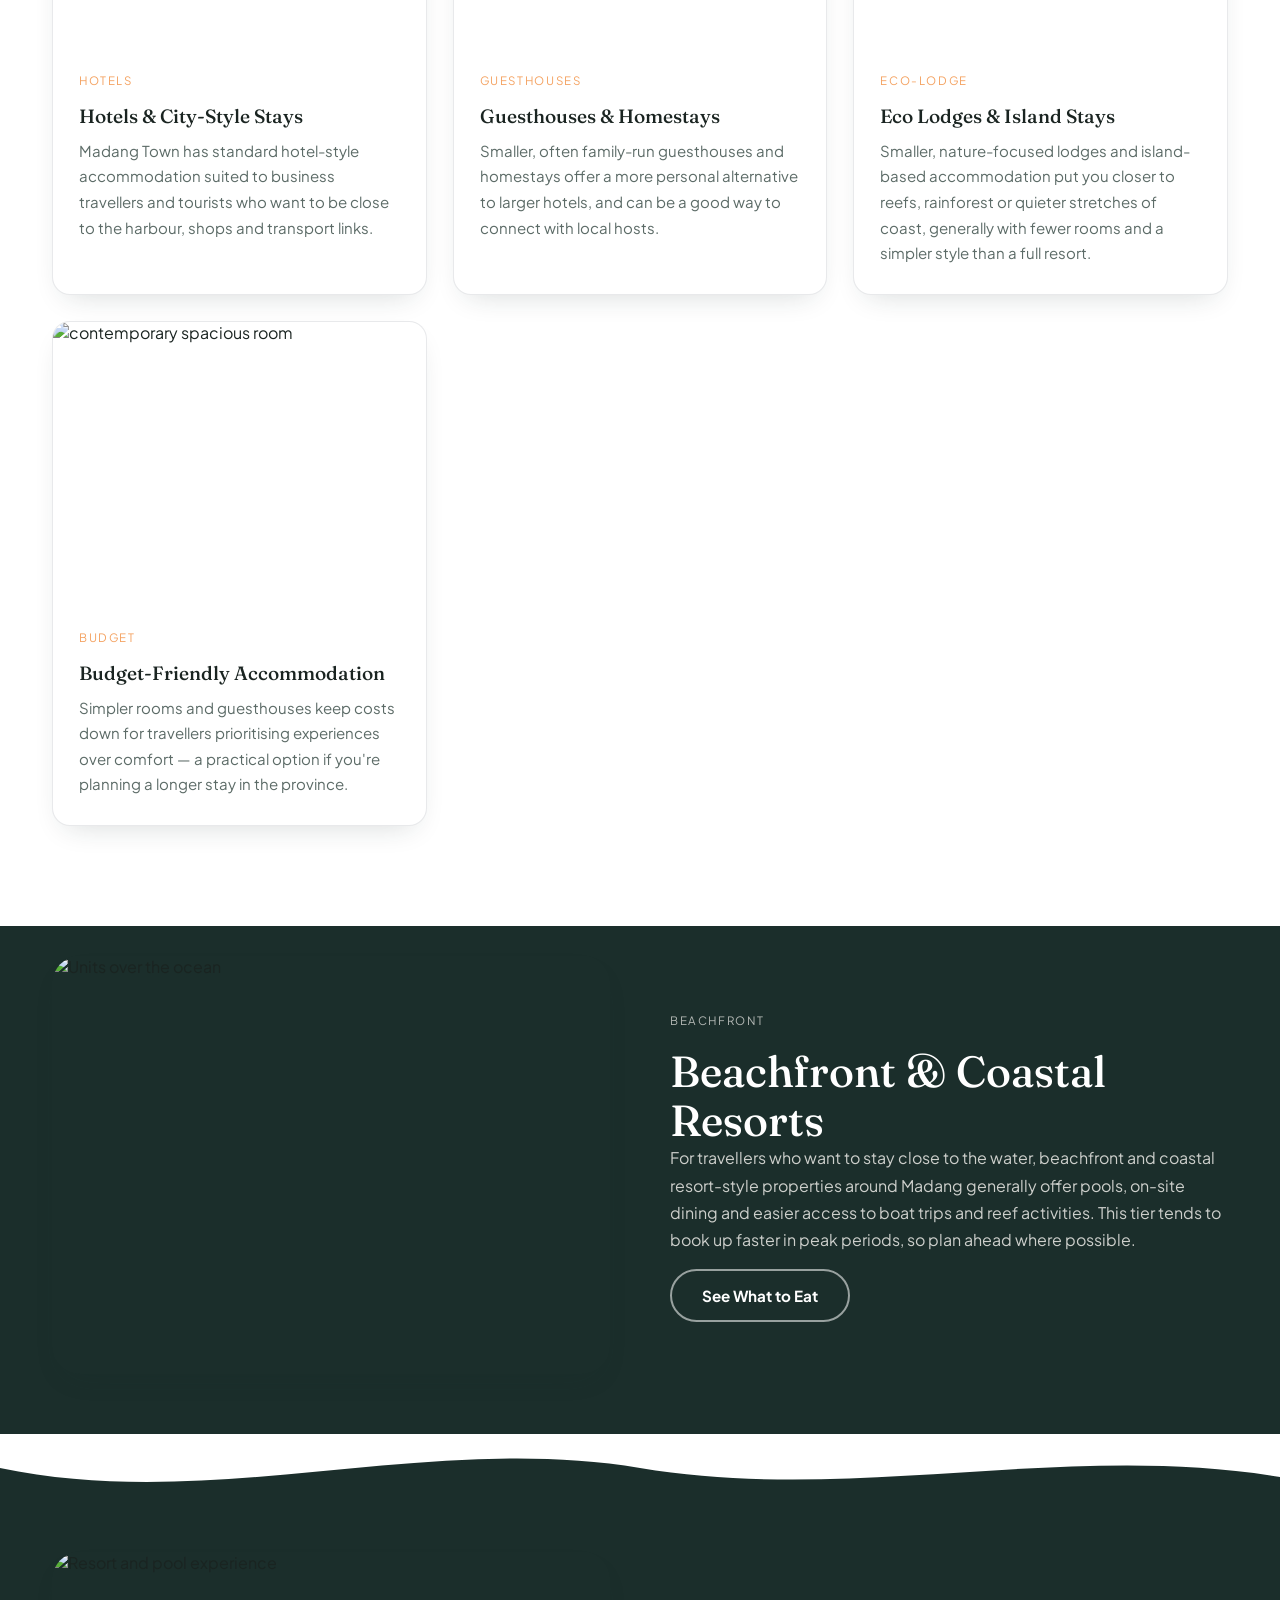
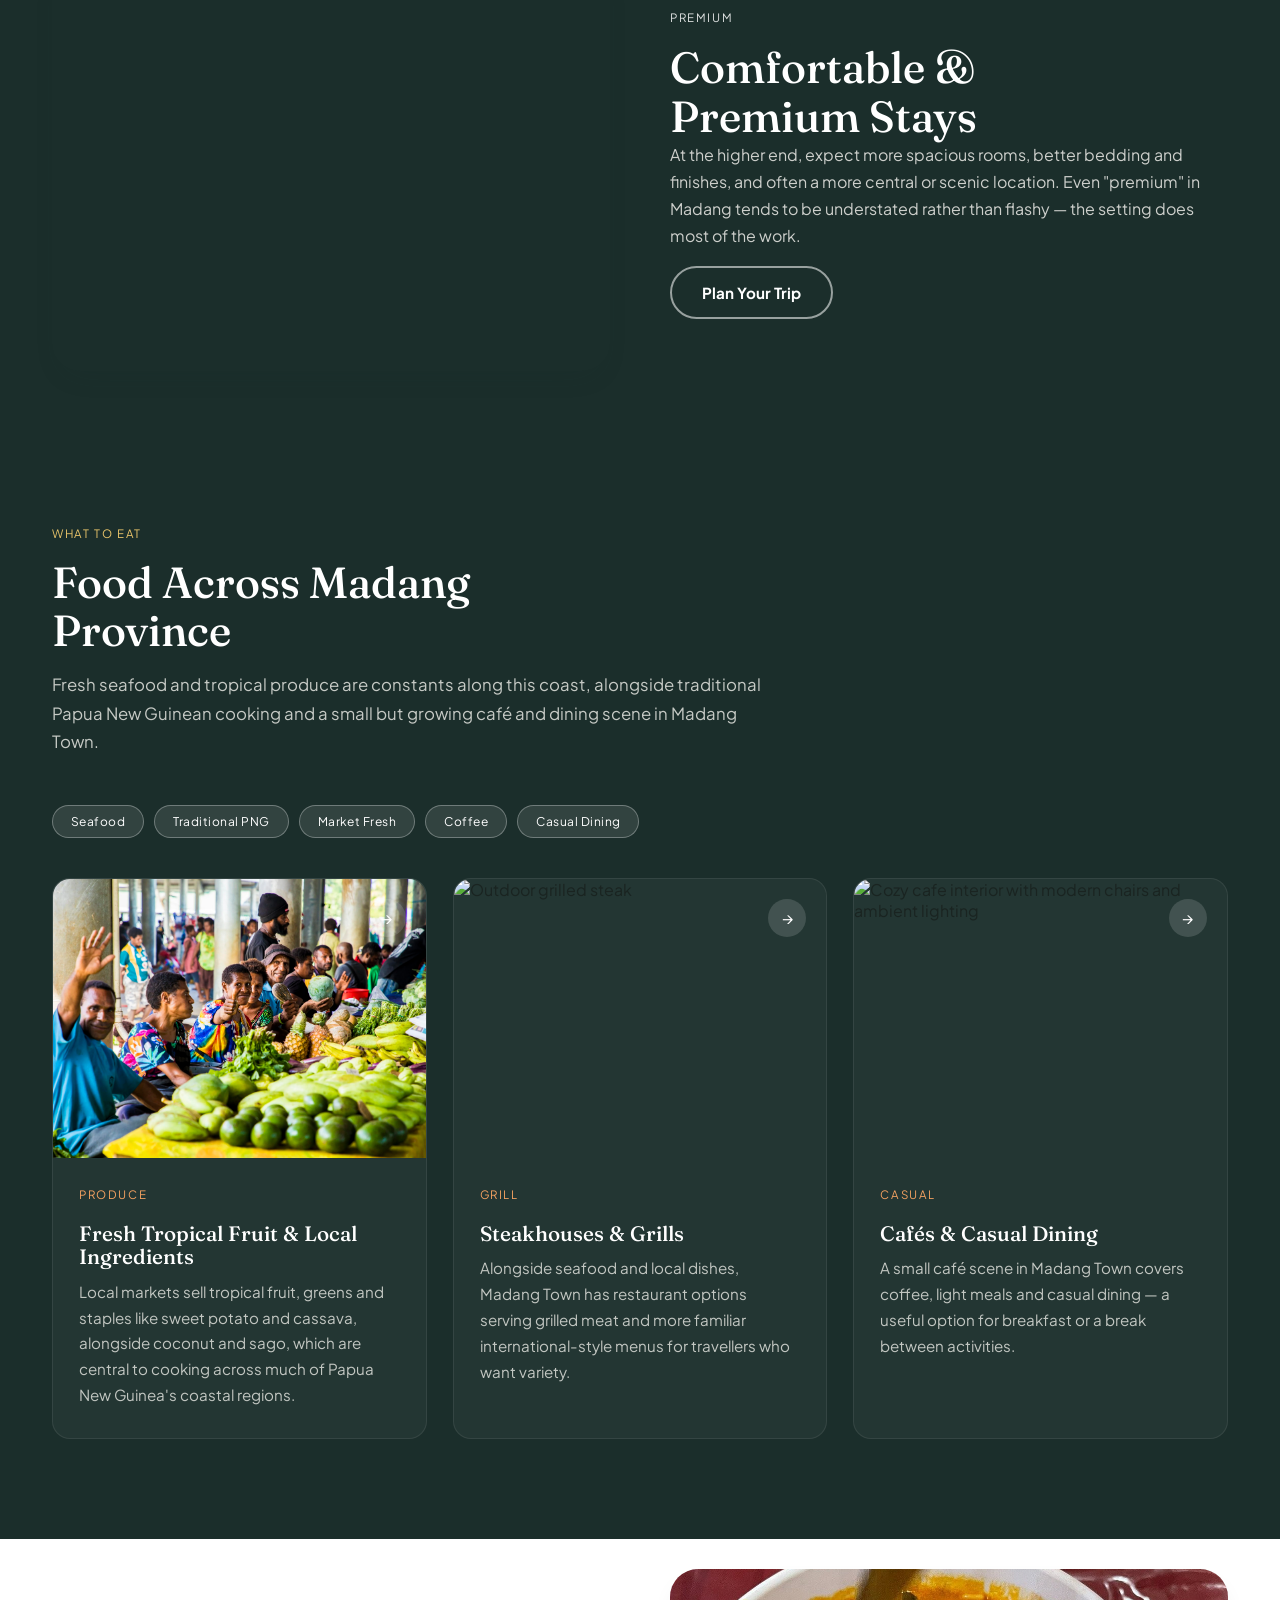
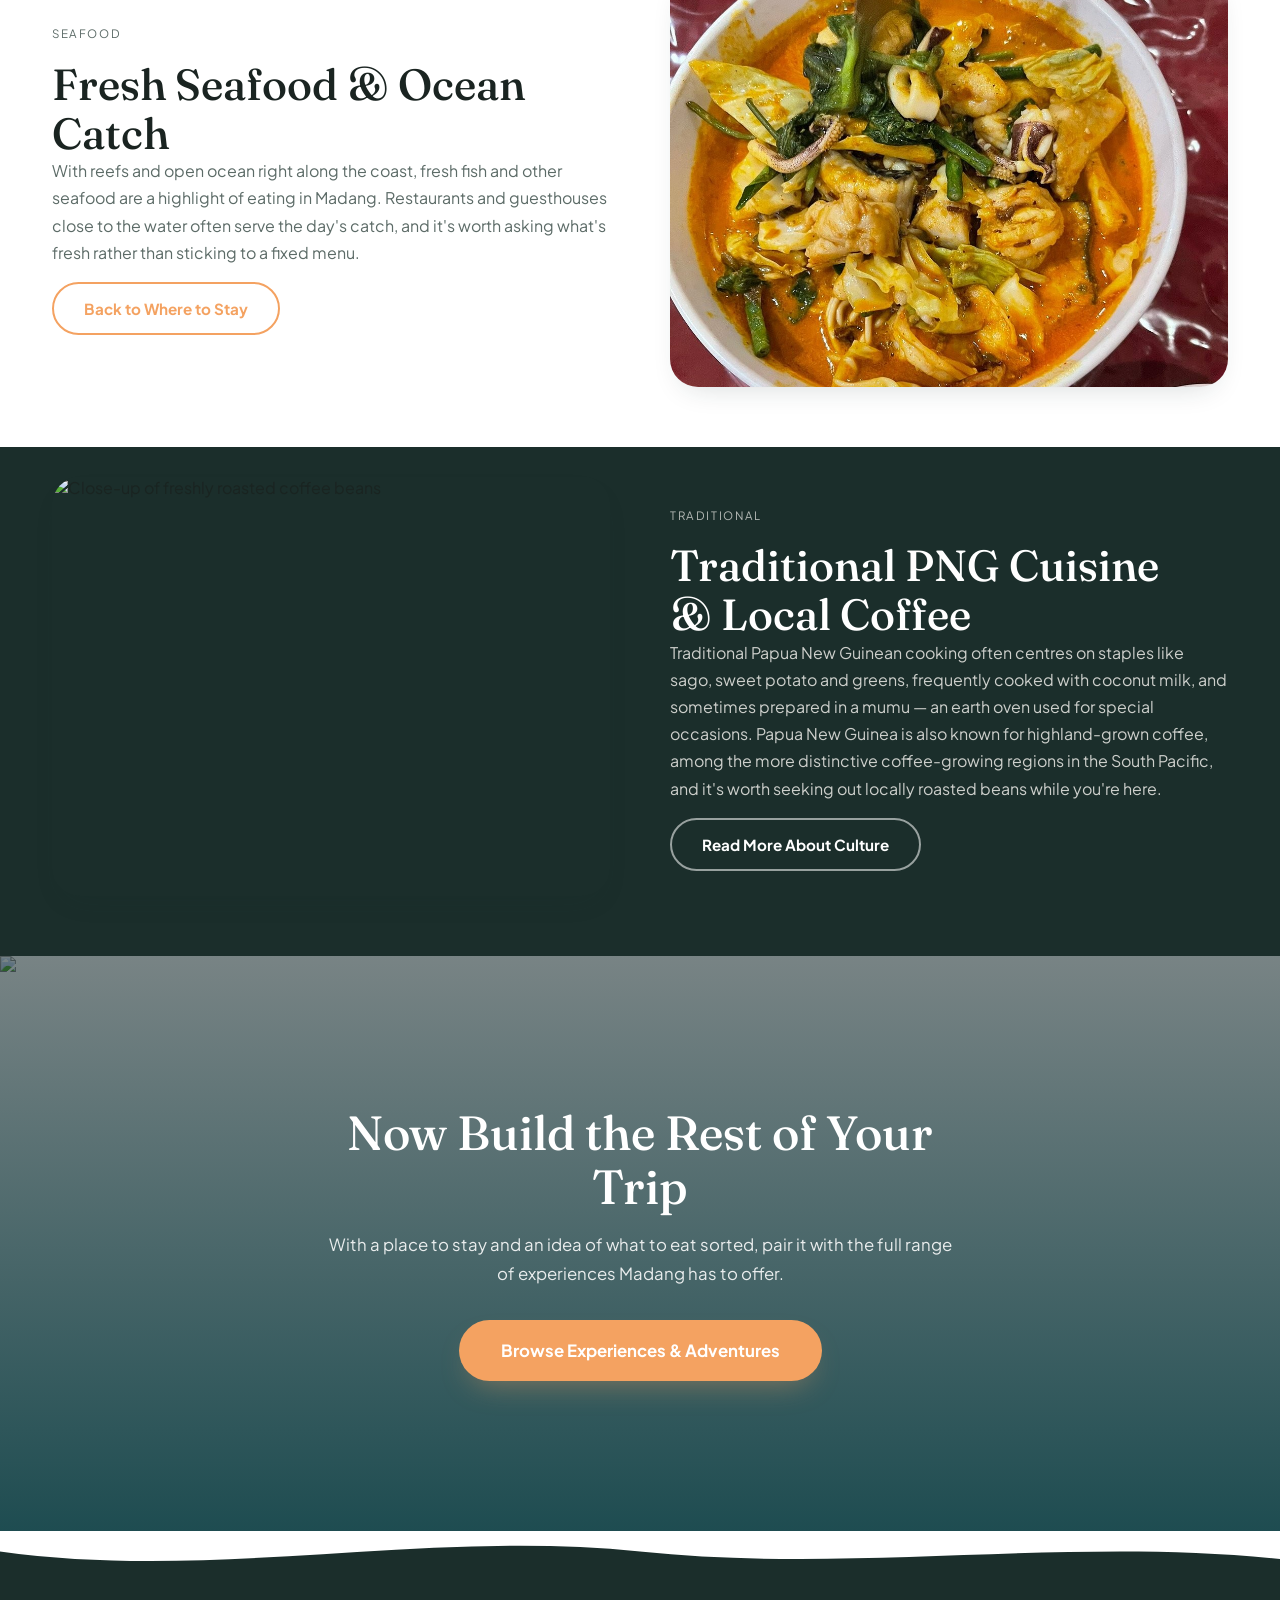
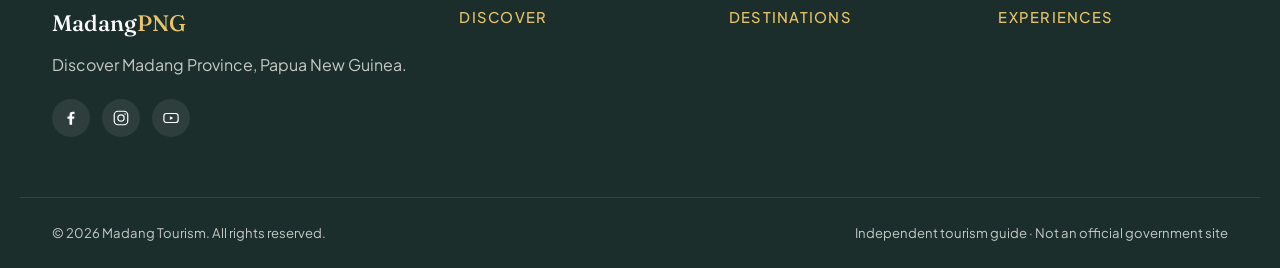
==== commit 0f6feb2b: "Add files via upload" ====
--- a/accommodation.html
+++ b/accommodation.html
@@ -3,7 +3,7 @@
 <head>
 <meta charset="UTF-8">
 <meta name="viewport" content="width=device-width, initial-scale=1.0">
-<title>Accommodation | Discover Madang</title>
+<title>Accommodation &amp; Food | Discover Madang</title>
 <meta name="description" content="Where to stay and what to eat in Madang Province, Papua New Guinea — from beachfront resorts and guesthouses to fresh seafood and traditional Papua New Guinean food.">
 
 <link rel="preconnect" href="https://fonts.googleapis.com">
@@ -14,13 +14,15 @@
 </head>
 <body data-page="accommodation"> <!-- data-page tells the shared script.js to mark "Accommodation & Food" as the active nav link on load -->
 
-<!-- Tide line — signature scroll progress indicator, identical markup to the other pages -->
+<!--==========START; FOR FUTURE DEVELOPMENT==========-->
+<!-- Tide line — signature scroll progress indicator, identical markup to the other pages
 <div class="tide-line" aria-hidden="true">
   <svg viewBox="0 0 1200 24" preserveAspectRatio="none" class="tide-line__wave">
     <path d="M0,12 C150,22 250,2 400,12 C550,22 650,2 800,12 C950,22 1050,2 1200,12 L1200,24 L0,24 Z"></path>
   </svg>
   <div class="tide-line__fill" id="tideFill"></div>
-</div>
+</div> -->
+<!--==========END; FOR FUTURE DEVELOPMENT==========-->
 
 <a href="#main" class="skip-link">Skip to content</a>
 
@@ -40,7 +42,7 @@
       <a href="experiences.html" class="nav__link" data-page="experiences">Experiences</a>
       <a href="culture.html" class="nav__link" data-page="culture">Culture</a>
       <a href="accommodation.html" class="nav__link" data-page="accommodation">Accommodation</a>
-      <a href="index.html#plan" class="nav__link">Plan Trip</a>
+      <a href="index.html#plan" class="nav__link">Plan A Trip</a>
     </nav>
 
     <div class="nav__actions">
@@ -58,7 +60,7 @@
   <!-- ============ PAGE HERO ============ -->
   <section class="hero hero--page" id="home">
     <div class="hero__media">
-      <img src="https://images.pexels.com/photos/33191057/pexels-photo-33191057.jpeg?auto=compress&cs=tinysrgb&w=1920" alt="Aerial view of a tropical resort with a swimming pool surrounded by palm trees" loading="eager">
+      <img src="https://dynamic-media-cdn.tripadvisor.com/media/photo-o/12/44/dc/4b/madang-resort-hotel.jpg?w=2000&h=-1&s=1" alt="Aerial view of a tropical resort with a swimming pool surrounded by palm trees" loading="eager">
       <div class="hero__overlay"></div>
     </div>
 
@@ -103,7 +105,7 @@
 
         <article class="info-card">
           <div class="info-card__media">
-            <img src="https://images.pexels.com/photos/19045884/pexels-photo-19045884.jpeg?auto=compress&cs=tinysrgb&w=1000" alt="Inviting hotel room interior with modern decor" loading="lazy">
+            <img src="https://images.squarespace-cdn.com/content/v1/642ce23f64bc8d2cfb05db6f/32d9a35d-1b24-4764-9415-1d183819e9f2/MRH+Poolside+Widelens+shot.JPG?format=1500w" alt="Madang resort and pool" loading="lazy">
           </div>
           <div class="info-card__body">
             <span class="eyebrow eyebrow--mono">hotels</span>
@@ -114,7 +116,7 @@
 
         <article class="info-card">
           <div class="info-card__media">
-            <img src="https://images.pexels.com/photos/3894868/pexels-photo-3894868.jpeg?auto=compress&cs=tinysrgb&w=1000" alt="Palm trees along a tropical beach shore" loading="lazy">
+            <img src="https://a0.muscache.com/im/pictures/miso/Hosting-1202510869692311081/original/c243c736-3fef-48be-8c09-1b3a2ba178e8.jpeg?im_w=1440" alt="Rural guesthouses in Madang" loading="lazy">
           </div>
           <div class="info-card__body">
             <span class="eyebrow eyebrow--mono">guesthouses</span>
@@ -125,7 +127,7 @@
 
         <article class="info-card">
           <div class="info-card__media">
-            <img src="https://images.pexels.com/photos/4530523/pexels-photo-4530523.jpeg?auto=compress&cs=tinysrgb&w=1000" alt="Tall tropical trees rising through the rainforest canopy" loading="lazy">
+            <img src="https://papuanewguinea.travel/wp-content/uploads/2023/10/madang_lodge_1-1024x804.jpg" alt="Traditional Bangalo style lodges" loading="lazy">
           </div>
           <div class="info-card__body">
             <span class="eyebrow eyebrow--mono">eco-lodge</span>
@@ -136,7 +138,7 @@
 
         <article class="info-card">
           <div class="info-card__media">
-            <img src="https://images.pexels.com/photos/15273732/pexels-photo-15273732.jpeg?auto=compress&cs=tinysrgb&w=1000" alt="Modern, simple hotel room interior with minimalist decor" loading="lazy">
+            <img src="https://a0.muscache.com/im/pictures/d6ce61b5-87e5-4f45-b54d-42f2f7ef9a55.jpg?im_w=960" alt="contemporary spacious room" loading="lazy">
           </div>
           <div class="info-card__body">
             <span class="eyebrow eyebrow--mono">budget</span>
@@ -153,7 +155,7 @@
   <section class="split split--dark reveal">
     <div class="container split__grid">
       <div class="split__media">
-        <img src="https://images.pexels.com/photos/33191057/pexels-photo-33191057.jpeg?auto=compress&cs=tinysrgb&w=1200" alt="Aerial view of a tropical resort with pools and palm trees" loading="lazy">
+        <img src="https://images.squarespace-cdn.com/content/v1/642ce23f64bc8d2cfb05db6f/15cf508e-e066-440d-877f-feac5b9821a7/Lagoon+Bungalow.jpg?format=1500w" alt="Units over the ocean" loading="lazy">
       </div>
       <div class="split__content">
         <p class="eyebrow eyebrow--mono eyebrow--light">beachfront</p>
@@ -176,7 +178,7 @@
         <a href="index.html#plan" class="btn btn--outline-light">Plan Your Trip</a>
       </div>
       <div class="split__media">
-        <img src="https://images.pexels.com/photos/5883728/pexels-photo-5883728.jpeg?auto=compress&cs=tinysrgb&w=1200" alt="Cozy, well-appointed bedroom with warm lighting and elegant decor" loading="lazy">
+        <img src="https://images.squarespace-cdn.com/content/v1/642ce23f64bc8d2cfb05db6f/33d68faf-79a3-4370-86f4-4293f6c34482/MRH+ship+by+pool+edit.png?format=1000w" alt="Resort and pool experience" loading="lazy">
       </div>
     </div>
   </section>
@@ -202,7 +204,7 @@
 
         <article class="exp-card">
           <div class="exp-card__media">
-            <img src="https://scontent-sin6-1.xx.fbcdn.net/v/t39.30808-6/481163003_943247944632157_6727739053270433954_n.jpg?stp=dst-jpg_tt6&cstp=mx1080x1440&ctp=s1080x1440&_nc_cat=111&ccb=1-7&_nc_sid=aa7b47&_nc_ohc=9Dq7Y86xfRIQ7kNvwHShM9c&_nc_oc=Adp1GNtZ-0cK0Zs9s7to_DhHSAoEijB9PxrGY-CCZ2md5d-XQGX7kMtFm4N68R6HXRA&_nc_zt=23&_nc_ht=scontent-sin6-1.xx&_nc_gid=bBwbhT5dv9fnfRWUUZtjLg&_nc_ss=7b289&oh=00_AQJ24IHYzcHi-prR2C5gb-0k-KsfS_42VhaDgxFPZgFoag&oe=6AA9D63E" alt="Fresh local produce at Madang market" loading="lazy">
+            <img src="Madang+markets.jpg" alt="Fresh local produce at Madang market" loading="lazy">
           </div>
           <div class="exp-card__body">
             <span class="eyebrow eyebrow--mono">produce</span>
@@ -214,7 +216,7 @@
 
         <article class="exp-card">
           <div class="exp-card__media">
-            <img src="https://images.pexels.com/photos/675951/pexels-photo-675951.jpeg?auto=compress&cs=tinysrgb&w=1000" alt="Grilled steak served with vegetables and sauce" loading="lazy">
+            <img src="https://www.callmepmc.com/wp-content/uploads/2012/09/Grilled-Steak-1.jpg" alt="Outdoor grilled steak" loading="lazy">
           </div>
           <div class="exp-card__body">
             <span class="eyebrow eyebrow--mono">grill</span>
@@ -226,7 +228,7 @@
 
         <article class="exp-card">
           <div class="exp-card__media">
-            <img src="https://images.pexels.com/photos/8847017/pexels-photo-8847017.jpeg?auto=compress&cs=tinysrgb&w=1000" alt="Cozy cafe interior with modern chairs and ambient lighting" loading="lazy">
+            <img src="https://papuanewguinea.travel/wp-content/uploads/2023/10/restaurant_madang_cafe-1024x678.png" alt="Cozy cafe interior with modern chairs and ambient lighting" loading="lazy">
           </div>
           <div class="exp-card__body">
             <span class="eyebrow eyebrow--mono">casual</span>
@@ -250,7 +252,7 @@
         <a href="#stay" class="btn btn--outline">Back to Where to Stay</a>
       </div>
       <div class="split__media">
-        <img src="https://images.pexels.com/photos/35509727/pexels-photo-35509727.jpeg?auto=compress&cs=tinysrgb&w=1200" alt="Grilled fish platter served with sides" loading="lazy">
+        <img src="seafood00.jpg" alt="Grilled fish platter served with sides" loading="lazy">
       </div>
     </div>
   </section>
@@ -273,7 +275,7 @@
   <!-- ============ FINAL CTA ============ -->
   <section class="final-cta">
     <div class="final-cta__media">
-      <img src="https://images.pexels.com/photos/29773805/pexels-photo-29773805.jpeg?auto=compress&cs=tinysrgb&w=1920" alt="Clear tropical ocean water along a palm-lined shore" loading="lazy">
+      <img src="https://papuanewguinea.travel/wp-content/uploads/2024/06/Pero-Pero-Karkar-Island-V-1024x768.jpeg" alt="White sandy beaches" loading="lazy">
       <div class="final-cta__overlay"></div>
     </div>
     <div class="final-cta__content">
@@ -306,28 +308,16 @@
       </div>
     </div>
 
+    <div class="footer__col"> 
+      <h4><a href="index.html#discover">Discover</a></h4>
+    </div>
+
     <div class="footer__col">
-      <h4>Navigate</h4>
-      <a href="index.html">Home</a>
-      <a href="index.html#discover">Discover</a>
-      <a href="index.html#destinations">Destinations</a>
-      <a href="index.html#culture">Culture</a>
+      <h4><a href="index.html#destinations">Destinations</a></h4>
     </div>
 
     <div class="footer__col">
-      <h4>Explore</h4>
-      <a href="experiences.html">Experiences &amp; Adventures</a>
-      <a href="experiences.html#water-islands">Dive &amp; Snorkel</a>
-      <a href="experiences.html#culture-experiences">Culture &amp; Community</a>
-      <a href="index.html#destinations">Offshore Islands</a>
-    </div>
-
-    <div class="footer__col">
-      <h4>Travel</h4>
-      <a href="index.html#plan">Plan Your Trip</a>
-      <a href="#stay">Where to Stay</a>
-      <a href="#eat">What to Eat</a>
-      <a href="experiences.html">Experiences &amp; Adventures</a>
+      <h4><a href="experiences.html">Experiences</a></h4>
     </div>
   </div>
 
--- a/style.css
+++ b/style.css
@@ -34,7 +34,7 @@
   /* Type */
   --font-display: "Fraunces", Georgia, serif; /* serif font used for headings; Georgia is the fallback if Fraunces fails to load */
   --font-body: "Plus Jakarta Sans", -apple-system, BlinkMacSystemFont, sans-serif; /* sans-serif font used for paragraphs and UI text */
-  --font-mono: "Space Mono", "Courier New", monospace; /* monospace font used for small labels/eyebrows for a technical, "instrument" feel */
+  --font-cooper: "Cooper Black", Cooper, Georgia, serif; /* heavy serif font used for bold headlines/eyebrows for a playful, retro feel */
 
   /* Layout */
   --container-w: 1240px; /* maximum width for centered page content */
@@ -63,7 +63,7 @@
 ul { list-style: none; margin: 0; padding: 0; } /* removes default bullet points and spacing from unordered lists */
 button { font: inherit; cursor: pointer; } /* buttons use the page font instead of the browser default, and show a pointer cursor */
 h1, h2, h3, h4 { font-family: var(--font-display); margin: 0; line-height: 1.12; font-weight: 500; } /* headings use the serif display font, no default margin, tight line spacing */
-p { margin: 0; line-height: 1.7; } /* paragraphs have no default margin and comfortable line spacing for readability */
+p { margin: 0; line-height: 1.7;} /* paragraphs have no default margin and comfortable line spacing for readability */
 
 @media (prefers-reduced-motion: reduce) { /* applies only when the user's OS setting requests less motion */
   *, *::before, *::after {
@@ -222,6 +222,19 @@
 body.menu-open,
 body:has(.menu-toggle:checked) { overflow: hidden; } /* locks page scrolling behind the open mobile menu in browsers with or without :has() support */
 
+.bg-shape {
+  position: absolute;
+  top: 10%;
+  left: 10%;
+  width: 300px;
+  height: 300px;
+  background-color: #007bff;
+  border-radius: 50%; /* Creates a circle */
+  
+  z-index: -1; /* Places it behind other content */
+  opacity: 0.2; /* Fades the shape out (0 is invisible, 1 is full opacity) */
+  filter: blur(40px); /* Optional: creates a soft, glowing faded edge */
+}
 
 /* ================= HERO ================= */
 .hero {
@@ -305,7 +318,7 @@
   position: relative; /* allows the arrow badge to be positioned within the card */
   transition: transform 0.4s var(--ease), border-color 0.4s var(--ease); /* smooth hover lift and border color change */
 }
-.exp-card:hover { transform: translateY(-6px); border-color: var(--tide); } /* lifts the card and highlights its border on hover */
+.exp-card:hover { transform: translateY(-6px); box-shadow: 0px 4px 15px rgba(0, 0, 0, 0.3); } /* lifts the card and highlights its border on hover */
 .exp-card__media { aspect-ratio: 4/3; overflow: hidden; } /* fixed image aspect ratio with overflow hidden for the zoom effect below */
 .exp-card__media img { width: 100%; height: 100%; object-fit: cover; transition: transform 0.6s var(--ease); } /* image fills its box and transitions smoothly when scaled */
 .exp-card:hover .exp-card__media img { transform: scale(1.08); } /* subtly zooms the image in when the card is hovered */
@@ -318,6 +331,8 @@
   transition: background 0.35s var(--ease), transform 0.35s var(--ease); /* smooth hover color and rotation change */
 }
 .exp-card:hover .exp-card__arrow { background: var(--coral); transform: rotate(45deg); } /* turns the badge coral and rotates the arrow to point outward on hover */
+p.exp__para {color: var(--ink-soft);}
+h3.exp__heading {color: var(--ink);}
 
 /* ================= DESTINATIONS ================= */
 .destinations { padding: 100px 0; background: var(--shell); } /* vertical spacing and light background for this section */
@@ -517,7 +532,7 @@
   .nav__links.is-open,
   .nav.is-open .nav__links,
   .nav:has(.menu-toggle:checked) .nav__links {
-    display: flex;
+    display: flex; background-color: rgba(27, 38, 59, 0.8); /* darkens the panel when open so the links are easier to read */
   }
   .nav__link {
     width: 100%;
@@ -602,6 +617,25 @@
 
 /* ---- Tag row: small pill-shaped category labels shown above a card grid ---- */
 .tag-row { display: flex; flex-wrap: wrap; gap: 10px; margin-bottom: 40px; } /* lays tags out in a wrapping row with spacing below before the cards */
+/* Ensure individual tags support cursor pointer and smooth transitions */
+.tag-row span {
+  cursor: pointer;
+  display: inline-block; /* ensures hover effects, padding, and transforms register properly */
+  transition: all 0.2s ease-in-out;
+}
+
+/* Hover state for individual tags */
+.tag-row span:hover {
+  color: var(--coral-deep, #c85a17);
+  background-color: #ffe6d5; /* slightly darker background tint on hover */
+  border-color: var(--coral-deep, #c85a17);
+  transform: translateY(-1px); /* subtle lift effect */
+}
+
+/* Active / Clicked state */
+.tag-row span:active {
+  transform: translateY(0);
+}
 .tag {
   display: inline-flex; align-items: center; padding: 8px 18px; border-radius: 100px; /* pill shape */
   background: var(--sand); color: var(--lagoon); font-family: var(--font-mono); font-size: 0.75rem; /* sandy background with mono teal text, matching the eyebrow/mono styling elsewhere */
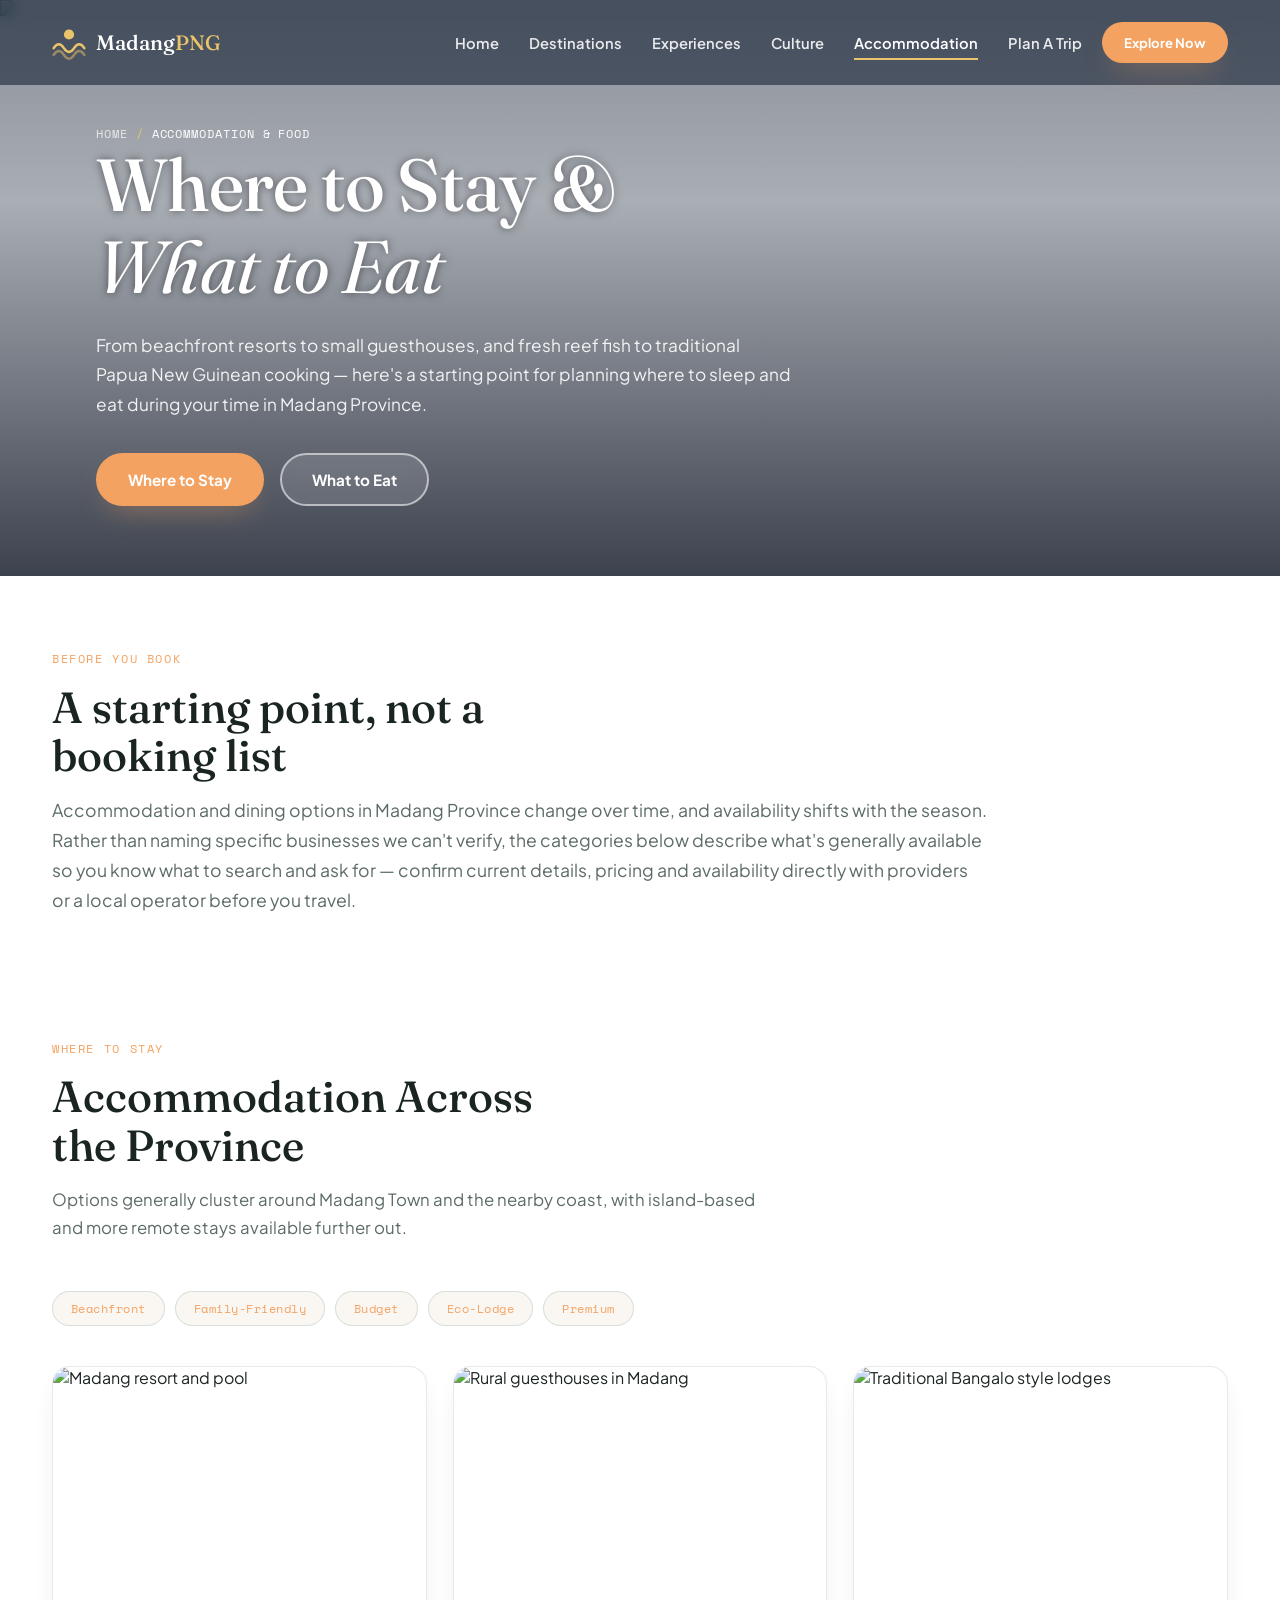
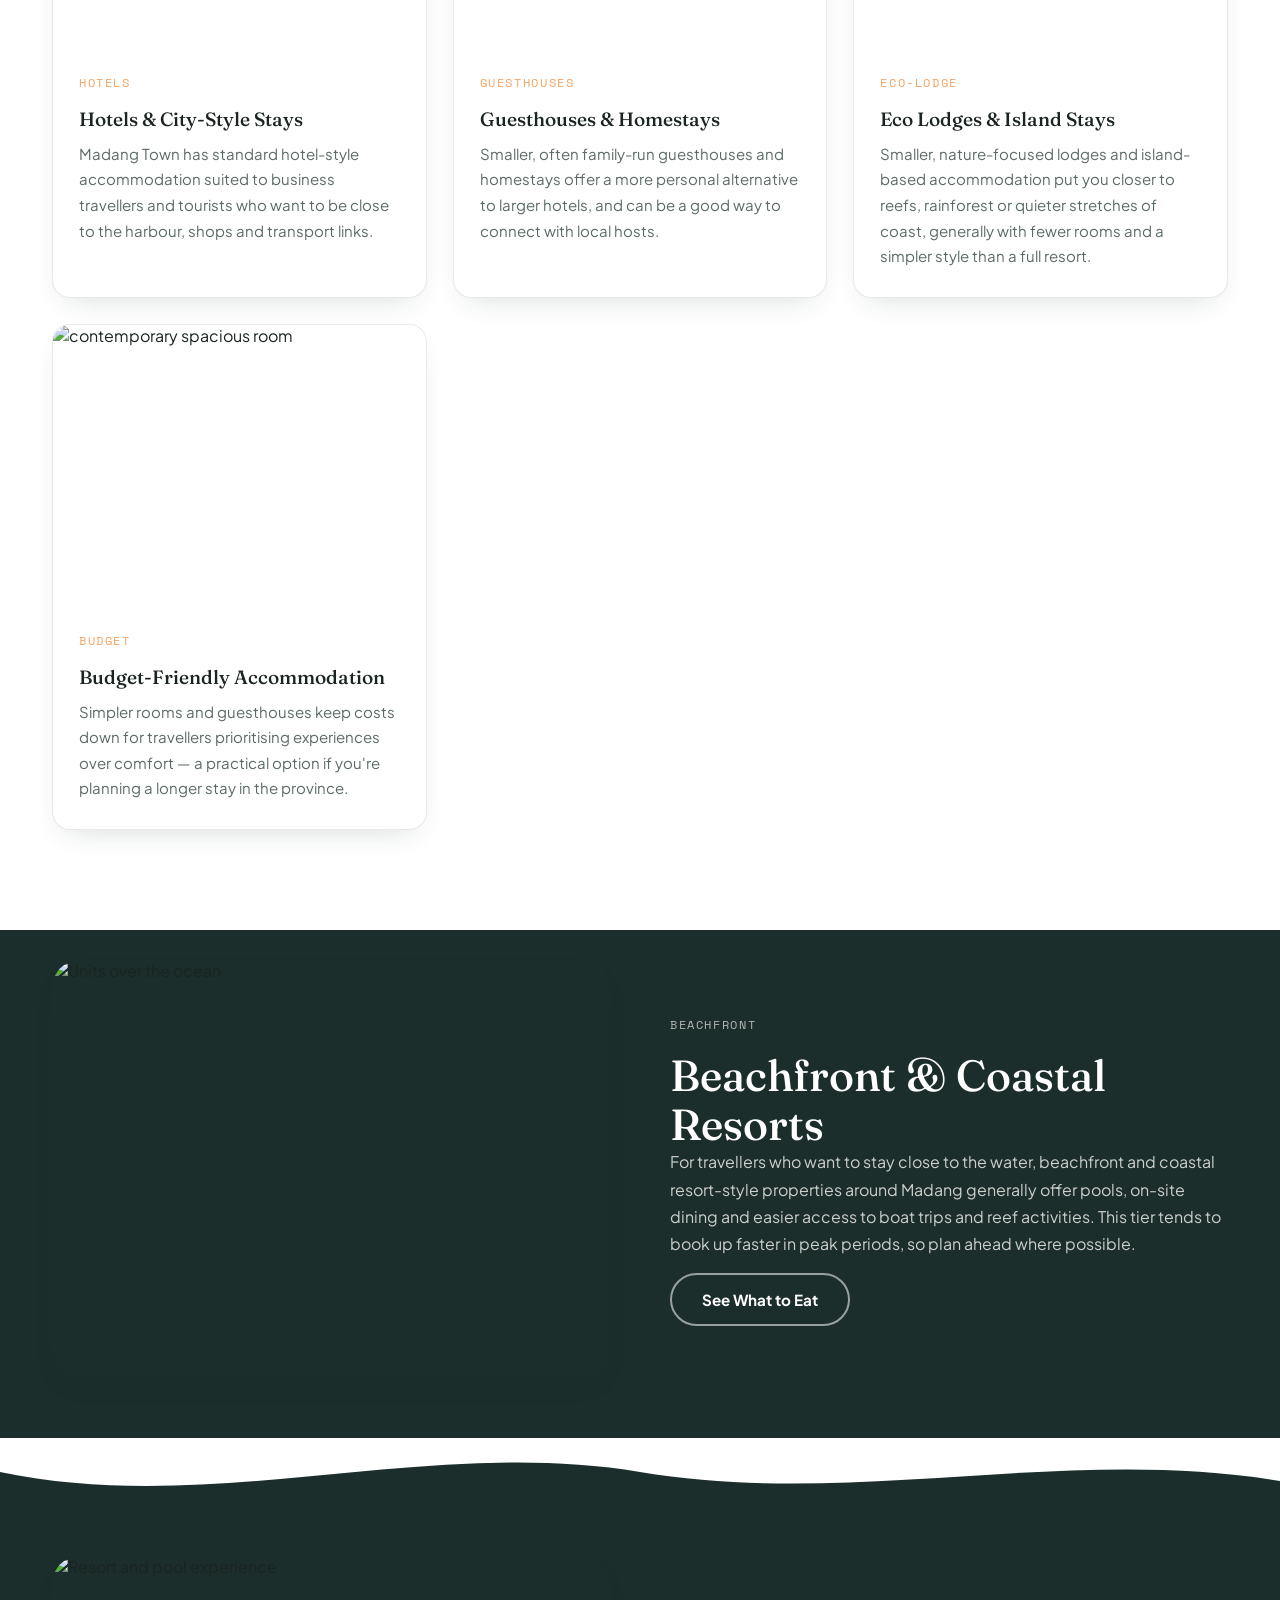
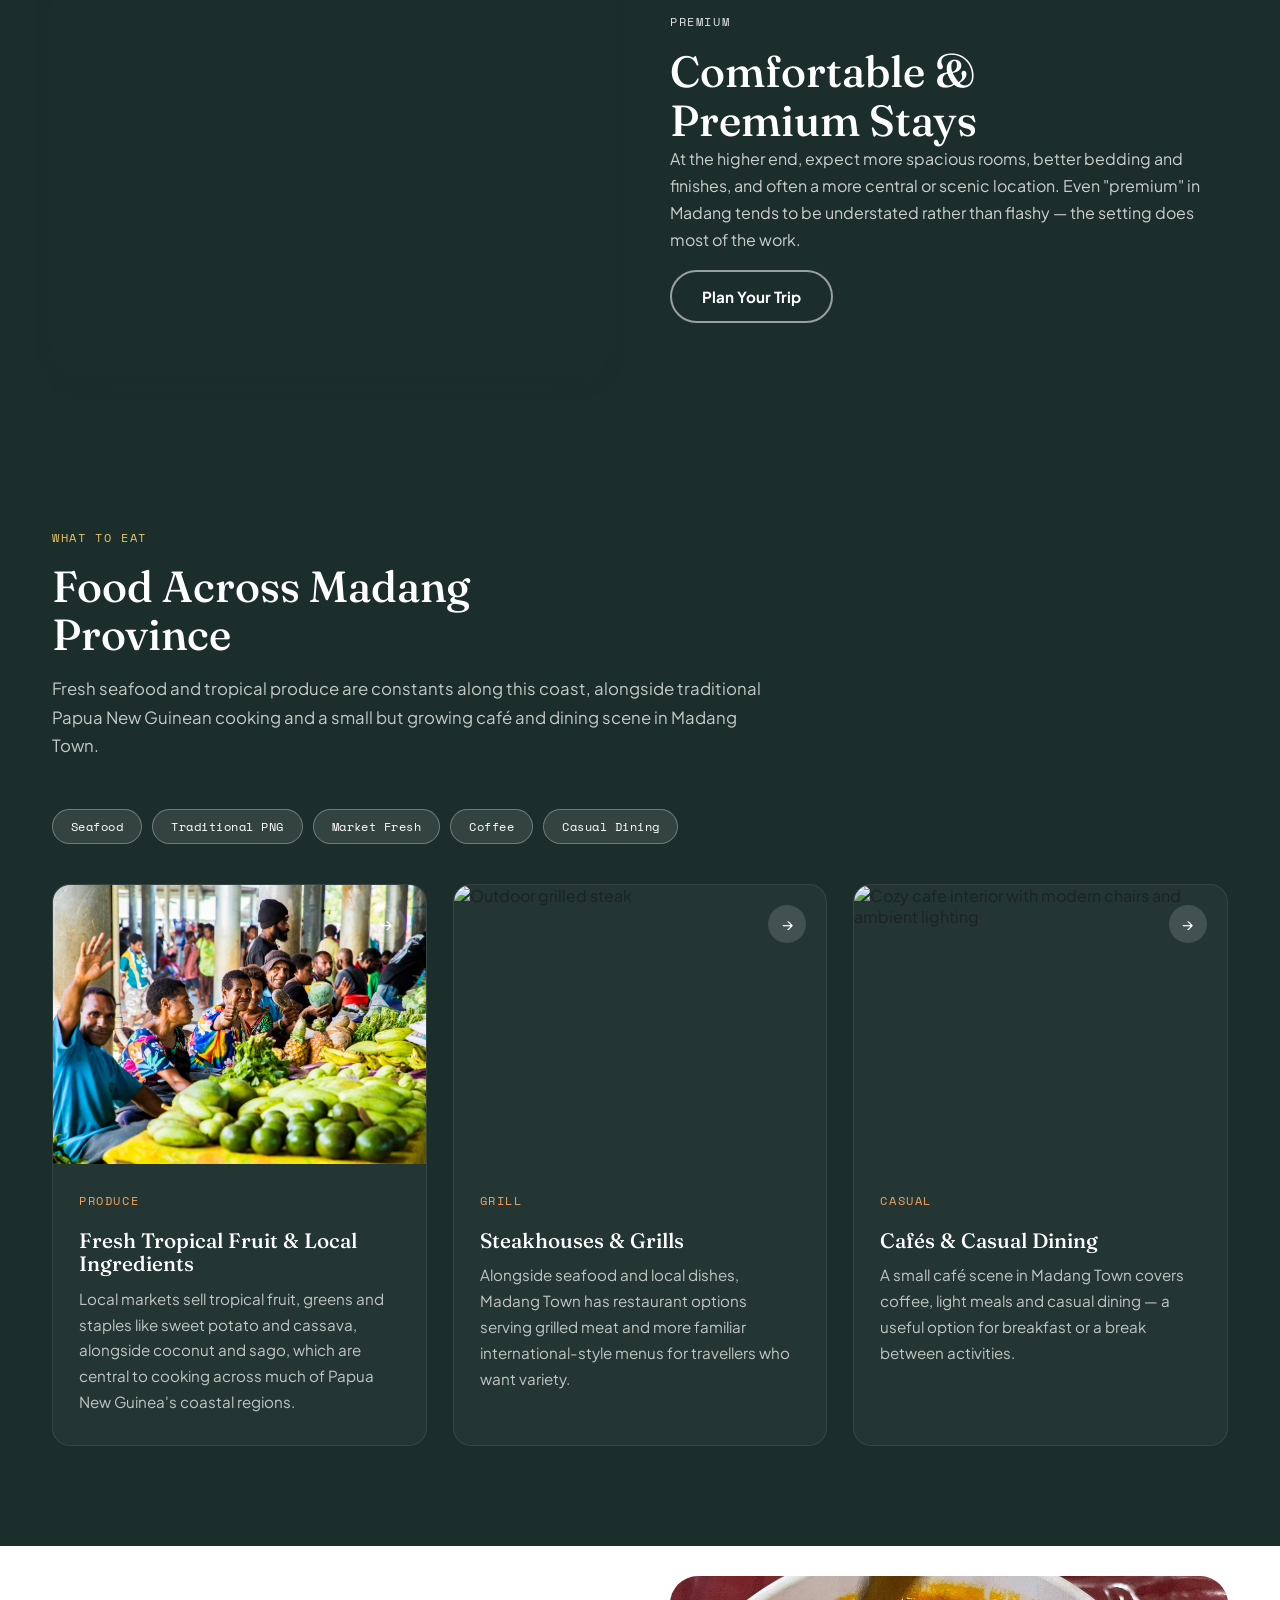
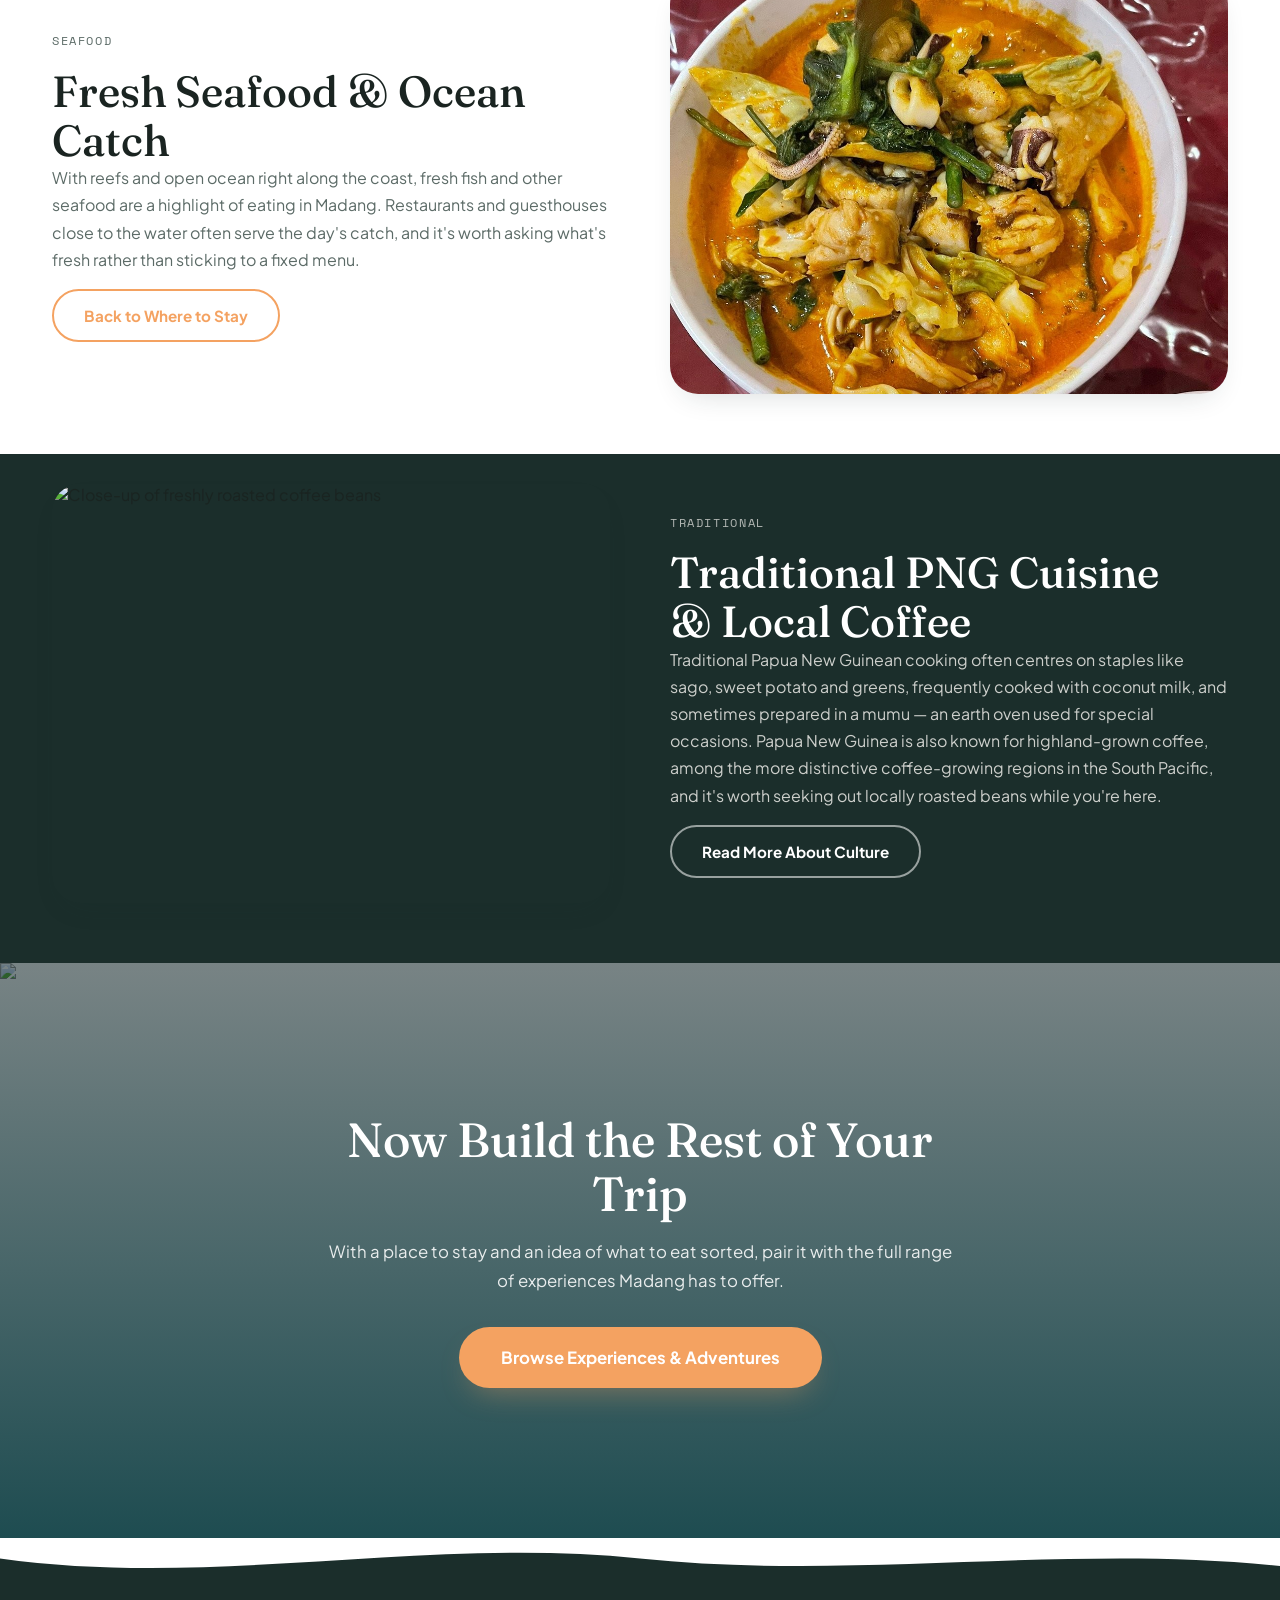
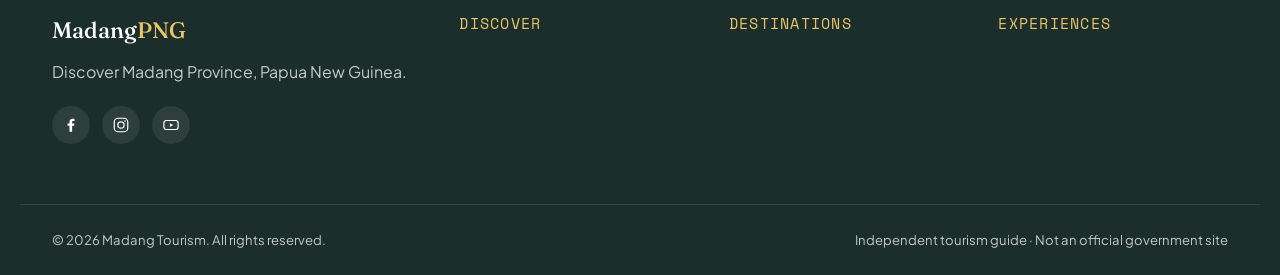
==== commit d603287f: "Add files via upload" ====
--- a/accommodation.html
+++ b/accommodation.html
@@ -1,336 +1,326 @@
-<!DOCTYPE html>
-<html lang="en">
-<head>
-<meta charset="UTF-8">
-<meta name="viewport" content="width=device-width, initial-scale=1.0">
-<title>Accommodation &amp; Food | Discover Madang</title>
-<meta name="description" content="Where to stay and what to eat in Madang Province, Papua New Guinea — from beachfront resorts and guesthouses to fresh seafood and traditional Papua New Guinean food.">
-
-<link rel="preconnect" href="https://fonts.googleapis.com">
-<link rel="preconnect" href="https://fonts.gstatic.com" crossorigin>
-<link href="https://fonts.googleapis.com/css2?family=Fraunces:ital,opsz,wght@0,9..144,300;0,9..144,400;0,9..144,500;0,9..144,600;1,9..144,400;1,9..144,500&family=Plus+Jakarta+Sans:wght@400;500;600;700;800&family=Space+Mono:wght@400;700&display=swap" rel="stylesheet">
-
-<link rel="stylesheet" href="style.css"> <!-- Same shared stylesheet used by index.html and experiences.html -->
-</head>
-<body data-page="accommodation"> <!-- data-page tells the shared script.js to mark "Accommodation & Food" as the active nav link on load -->
-
-<!--==========START; FOR FUTURE DEVELOPMENT==========-->
-<!-- Tide line — signature scroll progress indicator, identical markup to the other pages
+<!DOCTYPE html> <!-- Declares the document as HTML5 so the browser uses modern parsing rules. -->
+<html lang="en"> <!-- Sets the page language to English so the browser and assistive technology can read it correctly. -->
+<head> <!-- Starts the metadata section where page settings and linked resources are defined. -->
+<meta charset="UTF-8"> <!-- Declares the character set so the browser renders text correctly across the page. -->
+<meta name="viewport" content="width=device-width, initial-scale=1.0"> <!-- Makes the layout responsive on mobile devices by matching the screen width. -->
+<title>Accommodation &amp; Food | Discover Madang</title> <!-- Sets the browser tab text and search-result title. -->
+<meta name="description" content="Where to stay and what to eat in Madang Province, Papua New Guinea — from beachfront resorts and guesthouses to fresh seafood and traditional Papua New Guinean food."> <!-- Gives search engines and social previews a short summary of the page. -->
+
+<link rel="preconnect" href="https://fonts.googleapis.com"> <!-- Starts a faster connection to Google Fonts before the page requests the font files. -->
+<link rel="preconnect" href="https://fonts.gstatic.com" crossorigin> <!-- Prepares the second Google Fonts host so the font files load more efficiently. -->
+<link href="https://fonts.googleapis.com/css2?family=Fraunces:ital,opsz,wght@0,9..144,300;0,9..144,400;0,9..144,500;0,9..144,600;1,9..144,400;1,9..144,500&family=Plus+Jakarta+Sans:wght@400;500;600;700;800&family=Space+Mono:wght@400;700&display=swap" rel="stylesheet"> <!-- Loads the custom font families used across the website. -->
+
+<link rel="stylesheet" href="style.css"> <!-- Links the shared stylesheet that controls the page layout, colors, and spacing. -->
+</head> <!-- Closes the metadata section before the visible content begins. -->
+
+<body data-page="accommodation"> <!-- Starts the visible page and tells the shared script which navigation item is active. -->
+
+<!--==========START; FOR FUTURE DEVELOPMENT, NOT FOR CLASS==========-->
+<!-- Tide line — signature scroll progress indicator, identical markup to the homepage
 <div class="tide-line" aria-hidden="true">
   <svg viewBox="0 0 1200 24" preserveAspectRatio="none" class="tide-line__wave">
     <path d="M0,12 C150,22 250,2 400,12 C550,22 650,2 800,12 C950,22 1050,2 1200,12 L1200,24 L0,24 Z"></path>
   </svg>
   <div class="tide-line__fill" id="tideFill"></div>
 </div> -->
-<!--==========END; FOR FUTURE DEVELOPMENT==========-->
-
-<a href="#main" class="skip-link">Skip to content</a>
-
-<!-- ============ NAVIGATION (same structure as the other two pages, "Accommodation & Food" is the current page) ============ -->
-<header class="nav" id="siteNav">
-  <div class="nav__inner">
-    <a href="index.html" class="nav__brand">
-      <span class="nav__brand-mark" aria-hidden="true">
-        <svg viewBox="0 0 40 40" width="34" height="34"><path d="M2 26c4-6 8-6 12 0s8 6 12 0 8-6 12 0" fill="none" stroke="currentColor" stroke-width="3" stroke-linecap="round"/><path d="M2 34c4-6 8-6 12 0s8 6 12 0 8-6 12 0" fill="none" stroke="currentColor" stroke-width="3" stroke-linecap="round" opacity="0.5"/><circle cx="20" cy="10" r="6" fill="currentColor"/></svg>
+<!--==========END; FOR FUTURE DEVELOPMENT, NOT FOR CLASS==========-->
+
+<a href="#main" class="skip-link">Skip to content</a> <!-- Lets keyboard users jump directly to the main content instead of tabbing through the whole nav. -->
+
+<header class="nav" id="siteNav"> <!-- Creates the fixed top navigation used across the site. -->
+  <div class="nav__inner"> <!-- Centers and pads the navigation content inside the header. -->
+    <a href="index.html" class="nav__brand"> <!-- Links the brand back to the homepage and keeps the site identity consistent. -->
+      <span class="nav__brand-mark" aria-hidden="true"> <!-- Wraps the decorative logo icon and hides it from screen readers. -->
+        <svg viewBox="0 0 40 40" width="34" height="34"><path d="M2 26c4-6 8-6 12 0s8 6 12 0 8-6 12 0" fill="none" stroke="currentColor" stroke-width="3" stroke-linecap="round"/><path d="M2 34c4-6 8-6 12 0s8 6 12 0 8-6 12 0" fill="none" stroke="currentColor" stroke-width="3" stroke-linecap="round" opacity="0.5"/><circle cx="20" cy="10" r="6" fill="currentColor"/></svg> <!-- Draws the Madang coastal logo used in the site branding. -->
       </span>
-      <span class="nav__brand-text">Madang<em>PNG</em></span>
+      <span class="nav__brand-text">Madang<em>PNG</em></span> <!-- Displays the site name with the PNG emphasis in the logo style. -->
     </a>
 
-    <nav class="nav__links" id="navLinks" aria-label="Primary">
-      <a href="index.html" class="nav__link" data-page="home">Home</a>
-      <a href="index.html#destinations" class="nav__link">Destinations</a>
-      <a href="experiences.html" class="nav__link" data-page="experiences">Experiences</a>
-      <a href="culture.html" class="nav__link" data-page="culture">Culture</a>
-      <a href="accommodation.html" class="nav__link" data-page="accommodation">Accommodation</a>
-      <a href="index.html#plan" class="nav__link">Plan A Trip</a>
+    <nav class="nav__links" id="navLinks" aria-label="Primary"> <!-- Holds the main site links used for navigation between pages. -->
+      <a href="index.html" class="nav__link" data-page="home">Home</a> <!-- Links back to the homepage. -->
+      <a href="index.html#destinations" class="nav__link">Destinations</a> <!-- Jumps to the destination section on the homepage. -->
+      <a href="experiences.html" class="nav__link" data-page="experiences">Experiences</a> <!-- Opens the adventure and activity page. -->
+      <a href="culture.html" class="nav__link" data-page="culture">Culture</a> <!-- Opens the culture and heritage page. -->
+      <a href="accommodation.html" class="nav__link" data-page="accommodation">Accommodation</a> <!-- Keeps this page highlighted as the current section. -->
+      <a href="index.html#plan" class="nav__link">Plan A Trip</a> <!-- Links to the planning section on the homepage. -->
     </nav>
 
-    <div class="nav__actions">
-      <a href="index.html#plan" class="btn btn--coral btn--sm">Explore Now</a>
-      <input class="menu-toggle" type="checkbox" id="navToggle" aria-label="Toggle navigation">
-      <button class="nav__burger" id="navBurger" type="button" aria-label="Open menu" aria-expanded="false" aria-controls="navLinks">
-        <span></span><span></span><span></span>
+    <div class="nav__actions"> <!-- Holds the main CTA and the mobile navigation toggle. -->
+      <a href="index.html#plan" class="btn btn--coral btn--sm">Explore Now</a> <!-- Sends users to the trip-planning section. -->
+      <input class="menu-toggle" type="checkbox" id="navToggle" aria-label="Toggle navigation"> <!-- Toggles the mobile nav menu when the hamburger button is used. -->
+      <button class="nav__burger" id="navBurger" type="button" aria-label="Open menu" aria-expanded="false" aria-controls="navLinks"> <!-- Opens the menu on smaller screens and updates accessibility state. -->
+        <span></span><span></span><span></span> <!-- Creates the three bars of the hamburger icon. -->
       </button>
     </div>
   </div>
 </header>
 
-<main id="main">
-
-  <!-- ============ PAGE HERO ============ -->
-  <section class="hero hero--page" id="home">
-    <div class="hero__media">
-      <img src="https://dynamic-media-cdn.tripadvisor.com/media/photo-o/12/44/dc/4b/madang-resort-hotel.jpg?w=2000&h=-1&s=1" alt="Aerial view of a tropical resort with a swimming pool surrounded by palm trees" loading="eager">
-      <div class="hero__overlay"></div>
-    </div>
-
-    <div class="hero__content">
-      <p class="breadcrumb"><a href="index.html">Home</a> <span aria-hidden="true">/</span> <span class="breadcrumb__current">Accommodation &amp; Food</span></p>
-      <h1 class="hero__title">Where to Stay &amp; <em>What to Eat</em></h1>
-      <p class="hero__desc">From beachfront resorts to small guesthouses, and fresh reef fish to traditional Papua New Guinean cooking — here's a starting point for planning where to sleep and eat during your time in Madang Province.</p>
-      <div class="hero__actions">
-        <a href="#stay" class="btn btn--coral">Where to Stay</a>
-        <a href="#eat" class="btn btn--ghost">What to Eat</a>
-      </div>
-    </div>
-  </section>
-
-  <!-- ============ INTRO ============ -->
-  <section class="page-intro reveal">
-    <div class="container">
-      <p class="eyebrow">before you book</p>
-      <h2 class="section-title">A starting point, not a booking list</h2>
-      <p class="section-lead">Accommodation and dining options in Madang Province change over time, and availability shifts with the season. Rather than naming specific businesses we can't verify, the categories below describe what's generally available so you know what to search and ask for — confirm current details, pricing and availability directly with providers or a local operator before you travel.</p>
-    </div>
-  </section>
-
-  <!-- ============ WHERE TO STAY ============ -->
-  <section class="destinations reveal" id="stay">
-    <div class="container">
-      <div class="section-head">
-        <p class="eyebrow">where to stay</p>
-        <h2 class="section-title">Accommodation Across the Province</h2>
-        <p class="section-lead">Options generally cluster around Madang Town and the nearby coast, with island-based and more remote stays available further out.</p>
-      </div>
-
-      <div class="tag-row" aria-hidden="true">
-        <span class="tag">Beachfront</span>
-        <span class="tag">Family-Friendly</span>
-        <span class="tag">Budget</span>
-        <span class="tag">Eco-Lodge</span>
-        <span class="tag">Premium</span>
-      </div>
-
-      <div class="exp-grid">
-
-        <article class="info-card">
-          <div class="info-card__media">
-            <img src="https://images.squarespace-cdn.com/content/v1/642ce23f64bc8d2cfb05db6f/32d9a35d-1b24-4764-9415-1d183819e9f2/MRH+Poolside+Widelens+shot.JPG?format=1500w" alt="Madang resort and pool" loading="lazy">
-          </div>
-          <div class="info-card__body">
-            <span class="eyebrow eyebrow--mono">hotels</span>
-            <h3>Hotels &amp; City-Style Stays</h3>
-            <p>Madang Town has standard hotel-style accommodation suited to business travellers and tourists who want to be close to the harbour, shops and transport links.</p>
-          </div>
-        </article>
-
-        <article class="info-card">
-          <div class="info-card__media">
-            <img src="https://a0.muscache.com/im/pictures/miso/Hosting-1202510869692311081/original/c243c736-3fef-48be-8c09-1b3a2ba178e8.jpeg?im_w=1440" alt="Rural guesthouses in Madang" loading="lazy">
-          </div>
-          <div class="info-card__body">
-            <span class="eyebrow eyebrow--mono">guesthouses</span>
-            <h3>Guesthouses &amp; Homestays</h3>
-            <p>Smaller, often family-run guesthouses and homestays offer a more personal alternative to larger hotels, and can be a good way to connect with local hosts.</p>
-          </div>
-        </article>
-
-        <article class="info-card">
-          <div class="info-card__media">
-            <img src="https://papuanewguinea.travel/wp-content/uploads/2023/10/madang_lodge_1-1024x804.jpg" alt="Traditional Bangalo style lodges" loading="lazy">
-          </div>
-          <div class="info-card__body">
-            <span class="eyebrow eyebrow--mono">eco-lodge</span>
-            <h3>Eco Lodges &amp; Island Stays</h3>
-            <p>Smaller, nature-focused lodges and island-based accommodation put you closer to reefs, rainforest or quieter stretches of coast, generally with fewer rooms and a simpler style than a full resort.</p>
-          </div>
-        </article>
-
-        <article class="info-card">
-          <div class="info-card__media">
-            <img src="https://a0.muscache.com/im/pictures/d6ce61b5-87e5-4f45-b54d-42f2f7ef9a55.jpg?im_w=960" alt="contemporary spacious room" loading="lazy">
-          </div>
-          <div class="info-card__body">
-            <span class="eyebrow eyebrow--mono">budget</span>
-            <h3>Budget-Friendly Accommodation</h3>
-            <p>Simpler rooms and guesthouses keep costs down for travellers prioritising experiences over comfort — a practical option if you're planning a longer stay in the province.</p>
-          </div>
-        </article>
-
-      </div>
-    </div>
-  </section>
-
-  <!-- ---- Spotlight: Beachfront & Coastal Resorts (dark variant) ---- -->
-  <section class="split split--dark reveal">
-    <div class="container split__grid">
-      <div class="split__media">
-        <img src="https://images.squarespace-cdn.com/content/v1/642ce23f64bc8d2cfb05db6f/15cf508e-e066-440d-877f-feac5b9821a7/Lagoon+Bungalow.jpg?format=1500w" alt="Units over the ocean" loading="lazy">
-      </div>
-      <div class="split__content">
-        <p class="eyebrow eyebrow--mono eyebrow--light">beachfront</p>
-        <h3 class="section-title section-title--light">Beachfront &amp; Coastal Resorts</h3>
-        <p>For travellers who want to stay close to the water, beachfront and coastal resort-style properties around Madang generally offer pools, on-site dining and easier access to boat trips and reef activities. This tier tends to book up faster in peak periods, so plan ahead where possible.</p>
-        <a href="#eat" class="btn btn--outline-light">See What to Eat</a>
-      </div>
-    </div>
-  </section>
-
-  <div class="wave-divider wave-divider--to-deep" aria-hidden="true"><svg viewBox="0 0 1440 100" preserveAspectRatio="none"><path d="M0,40 C240,90 480,0 720,40 C960,80 1200,10 1440,50 L1440,100 L0,100 Z"></path></svg></div>
-
-  <!-- ---- Spotlight: Comfortable & Premium Stays (light variant, reversed, on the dark-section boundary) ---- -->
-  <section class="split split--reverse reveal" style="background: var(--reef-deep);">
-    <div class="container split__grid">
-      <div class="split__content">
-        <p class="eyebrow eyebrow--mono eyebrow--light">premium</p>
-        <h2 class="section-title section-title--light">Comfortable &amp; Premium Stays</h2>
-        <p style="color: rgba(255,253,248,0.78);">At the higher end, expect more spacious rooms, better bedding and finishes, and often a more central or scenic location. Even "premium" in Madang tends to be understated rather than flashy — the setting does most of the work.</p>
-        <a href="index.html#plan" class="btn btn--outline-light">Plan Your Trip</a>
-      </div>
-      <div class="split__media">
-        <img src="https://images.squarespace-cdn.com/content/v1/642ce23f64bc8d2cfb05db6f/33d68faf-79a3-4370-86f4-4293f6c34482/MRH+ship+by+pool+edit.png?format=1000w" alt="Resort and pool experience" loading="lazy">
-      </div>
-    </div>
-  </section>
-
-  <!-- ============ WHAT TO EAT ============ -->
-  <section class="experiences reveal" id="eat">
-    <div class="container">
-      <div class="section-head">
-        <p class="eyebrow eyebrow--light">what to eat</p>
-        <h2 class="section-title section-title--light">Food Across Madang Province</h2>
-        <p class="section-lead" style="color: rgba(255,253,248,0.75);">Fresh seafood and tropical produce are constants along this coast, alongside traditional Papua New Guinean cooking and a small but growing café and dining scene in Madang Town.</p>
-      </div>
-
-      <div class="tag-row" aria-hidden="true">
-        <span class="tag--light tag">Seafood</span>
-        <span class="tag--light tag">Traditional PNG</span>
-        <span class="tag--light tag">Market Fresh</span>
-        <span class="tag--light tag">Coffee</span>
-        <span class="tag--light tag">Casual Dining</span>
-      </div>
-
-      <div class="exp-grid">
-
-        <article class="exp-card">
-          <div class="exp-card__media">
-            <img src="Madang+markets.jpg" alt="Fresh local produce at Madang market" loading="lazy">
-          </div>
-          <div class="exp-card__body">
-            <span class="eyebrow eyebrow--mono">produce</span>
-            <h3>Fresh Tropical Fruit &amp; Local Ingredients</h3>
-            <p>Local markets sell tropical fruit, greens and staples like sweet potato and cassava, alongside coconut and sago, which are central to cooking across much of Papua New Guinea's coastal regions.</p>
-          </div>
-          <span class="exp-card__arrow" aria-hidden="true">&rarr;</span>
-        </article>
-
-        <article class="exp-card">
-          <div class="exp-card__media">
-            <img src="https://www.callmepmc.com/wp-content/uploads/2012/09/Grilled-Steak-1.jpg" alt="Outdoor grilled steak" loading="lazy">
-          </div>
-          <div class="exp-card__body">
-            <span class="eyebrow eyebrow--mono">grill</span>
-            <h3>Steakhouses &amp; Grills</h3>
-            <p>Alongside seafood and local dishes, Madang Town has restaurant options serving grilled meat and more familiar international-style menus for travellers who want variety.</p>
-          </div>
-          <span class="exp-card__arrow" aria-hidden="true">&rarr;</span>
-        </article>
-
-        <article class="exp-card">
-          <div class="exp-card__media">
-            <img src="https://papuanewguinea.travel/wp-content/uploads/2023/10/restaurant_madang_cafe-1024x678.png" alt="Cozy cafe interior with modern chairs and ambient lighting" loading="lazy">
-          </div>
-          <div class="exp-card__body">
-            <span class="eyebrow eyebrow--mono">casual</span>
-            <h3>Cafés &amp; Casual Dining</h3>
-            <p>A small café scene in Madang Town covers coffee, light meals and casual dining — a useful option for breakfast or a break between activities.</p>
-          </div>
-          <span class="exp-card__arrow" aria-hidden="true">&rarr;</span>
-        </article>
-
-      </div>
-    </div>
-  </section>
-
-  <!-- ---- Spotlight: Fresh Seafood & Ocean Catch (light variant) ---- -->
-  <section class="split reveal">
-    <div class="container split__grid">
-      <div class="split__content">
-        <p class="eyebrow eyebrow--mono">seafood</p>
-        <h2 class="section-title">Fresh Seafood &amp; Ocean Catch</h2>
-        <p>With reefs and open ocean right along the coast, fresh fish and other seafood are a highlight of eating in Madang. Restaurants and guesthouses close to the water often serve the day's catch, and it's worth asking what's fresh rather than sticking to a fixed menu.</p>
-        <a href="#stay" class="btn btn--outline">Back to Where to Stay</a>
-      </div>
-      <div class="split__media">
-        <img src="seafood00.jpg" alt="Grilled fish platter served with sides" loading="lazy">
-      </div>
-    </div>
-  </section>
-
-  <!-- ---- Spotlight: Traditional PNG Cuisine & Coffee (dark variant, reversed) ---- -->
-  <section class="split split--dark split--reverse reveal">
-    <div class="container split__grid">
-      <div class="split__content">
-        <p class="eyebrow eyebrow--mono eyebrow--light">traditional</p>
-        <h3 class="section-title section-title--light">Traditional PNG Cuisine &amp; Local Coffee</h3>
-        <p>Traditional Papua New Guinean cooking often centres on staples like sago, sweet potato and greens, frequently cooked with coconut milk, and sometimes prepared in a mumu — an earth oven used for special occasions. Papua New Guinea is also known for highland-grown coffee, among the more distinctive coffee-growing regions in the South Pacific, and it's worth seeking out locally roasted beans while you're here.</p>
-        <a href="index.html#culture" class="btn btn--outline-light">Read More About Culture</a>
-      </div>
-      <div class="split__media">
-        <img src="https://images.pexels.com/photos/1029649/pexels-photo-1029649.jpeg?auto=compress&cs=tinysrgb&w=1200" alt="Close-up of freshly roasted coffee beans" loading="lazy">
-      </div>
-    </div>
-  </section>
-
-  <!-- ============ FINAL CTA ============ -->
-  <section class="final-cta">
-    <div class="final-cta__media">
-      <img src="https://papuanewguinea.travel/wp-content/uploads/2024/06/Pero-Pero-Karkar-Island-V-1024x768.jpeg" alt="White sandy beaches" loading="lazy">
-      <div class="final-cta__overlay"></div>
-    </div>
-    <div class="final-cta__content">
-      <h2>Now Build the Rest of Your Trip</h2>
-      <p>With a place to stay and an idea of what to eat sorted, pair it with the full range of experiences Madang has to offer.</p>
-      <a href="experiences.html" class="btn btn--coral btn--lg">Browse Experiences &amp; Adventures</a>
+<main id="main"> <!-- Wraps the main page content so the skip link targets the right section. -->
+
+  <section class="hero hero--page" id="home"> <!-- Creates the large page hero with a background image and introduction text. -->
+    <div class="hero__media"> <!-- Holds the background image behind the hero text. -->
+      <img src="https://dynamic-media-cdn.tripadvisor.com/media/photo-o/12/44/dc/4b/madang-resort-hotel.jpg?w=2000&h=-1&s=1" alt="Aerial view of a tropical resort with a swimming pool surrounded by palm trees" loading="eager"> <!-- Adds the resort-style hero image for the accommodation page. -->
+      <div class="hero__overlay"></div> <!-- Darkens the image so the text remains readable. -->
+    </div>
+
+    <div class="hero__content"> <!-- Wraps the breadcrumb, headline, description, and call-to-action buttons. -->
+      <p class="breadcrumb"><a href="index.html">Home</a> <span aria-hidden="true">/</span> <span class="breadcrumb__current">Accommodation &amp; Food</span></p> <!-- Shows the user's location within the site hierarchy. -->
+      <h1 class="hero__title">Where to Stay &amp; <em>What to Eat</em></h1> <!-- Introduces the two topics of the page in a high-impact headline. -->
+      <p class="hero__desc">From beachfront resorts to small guesthouses, and fresh reef fish to traditional Papua New Guinean cooking — here's a starting point for planning where to sleep and eat during your time in Madang Province.</p> <!-- Explains the page purpose in a short summary for visitors. -->
+      <div class="hero__actions"> <!-- Groups the two hero buttons together. -->
+        <a href="#stay" class="btn btn--coral">Where to Stay</a> <!-- Scrolls directly to the accommodation section. -->
+        <a href="#eat" class="btn btn--ghost">What to Eat</a> <!-- Scrolls directly to the food section. -->
+      </div>
+    </div>
+  </section>
+
+  <section class="page-intro reveal"> <!-- Adds a short intro before the accommodation and food guides begin. -->
+    <div class="container"> <!-- Keeps the intro content aligned with the site layout width. -->
+      <p class="eyebrow">before you book</p> <!-- Labels the planning note so it is easy to spot. -->
+      <h2 class="section-title">A starting point, not a booking list</h2> <!-- Sets the tone for the informational, not commercial, nature of the page. -->
+      <p class="section-lead">Accommodation and dining options in Madang Province change over time, and availability shifts with the season. Rather than naming specific businesses we can't verify, the categories below describe what's generally available so you know what to search and ask for — confirm current details, pricing and availability directly with providers or a local operator before you travel.</p> <!-- Clarifies that the page is a planning guide rather than a guaranteed booking list. -->
+    </div>
+  </section>
+
+  <section class="destinations reveal" id="stay"> <!-- Creates the accommodation section and gives it an anchor for the hero links. -->
+    <div class="container"> <!-- Keeps the content within a consistent page width. -->
+      <div class="section-head"> <!-- Holds the heading and introductory text for the section. -->
+        <p class="eyebrow">where to stay</p> <!-- Labels the accommodation section clearly. -->
+        <h2 class="section-title">Accommodation Across the Province</h2> <!-- Names the accommodation categories visitors can expect. -->
+        <p class="section-lead">Options generally cluster around Madang Town and the nearby coast, with island-based and more remote stays available further out.</p> <!-- Tells visitors where most accommodation types are usually found. -->
+      </div>
+
+      <div class="tag-row" aria-hidden="true"> <!-- Creates a quick visual list of accommodation keywords. -->
+        <span class="tag">Beachfront</span> <!-- Highlights stays right next to the water. -->
+        <span class="tag">Family-Friendly</span> <!-- Marks lodging types suitable for groups and families. -->
+        <span class="tag">Budget</span> <!-- Signals lower-cost accommodation options. -->
+        <span class="tag">Eco-Lodge</span> <!-- Identifies more nature-focused stays. -->
+        <span class="tag">Premium</span> <!-- Highlights higher-end stays with more comfort and facilities. -->
+      </div>
+
+      <div class="exp-grid"> <!-- Arranges the accommodation cards in a consistent layout grid. -->
+
+        <article class="info-card"> <!-- Creates a card for hotel and city-style accommodation. -->
+          <div class="info-card__media"> <!-- Contains the image for this accommodation type. -->
+            <img src="https://images.squarespace-cdn.com/content/v1/642ce23f64bc8d2cfb05db6f/32d9a35d-1b24-4764-9415-1d183819e9f2/MRH+Poolside+Widelens+shot.JPG?format=1500w" alt="Madang resort and pool" loading="lazy"> <!-- Shows a resort-style stay with a pool and tropical surroundings. -->
+          </div>
+          <div class="info-card__body"> <!-- Contains the text for the accommodation card. -->
+            <span class="eyebrow eyebrow--mono">hotels</span> <!-- Names the accommodation category. -->
+            <h3>Hotels &amp; City-Style Stays</h3> <!-- Labels standard hotel-style accommodation. -->
+            <p>Madang Town has standard hotel-style accommodation suited to business travellers and tourists who want to be close to the harbour, shops and transport links.</p> <!-- Explains the main benefits of city-style lodging. -->
+          </div>
+        </article>
+
+        <article class="info-card"> <!-- Creates a card for guesthouses and homestays. -->
+          <div class="info-card__media"> <!-- Stores the guesthouse image. -->
+            <img src="https://a0.muscache.com/im/pictures/miso/Hosting-1202510869692311081/original/c243c736-3fef-48be-8c09-1b3a2ba178e8.jpeg?im_w=1440" alt="Rural guesthouses in Madang" loading="lazy"> <!-- Shows a small local-style accommodation option. -->
+          </div>
+          <div class="info-card__body"> <!-- Holds the guesthouse description text. -->
+            <span class="eyebrow eyebrow--mono">guesthouses</span> <!-- Labels the guesthouse category. -->
+            <h3>Guesthouses &amp; Homestays</h3> <!-- Names the smaller, community-based accommodation option. -->
+            <p>Smaller, often family-run guesthouses and homestays offer a more personal alternative to larger hotels, and can be a good way to connect with local hosts.</p> <!-- Highlights the personal and cultural benefit of staying in a guesthouse or homestay. -->
+          </div>
+        </article>
+
+        <article class="info-card"> <!-- Creates the eco-lodge and island stay card. -->
+          <div class="info-card__media"> <!-- Stores the eco-lodge image. -->
+            <img src="https://papuanewguinea.travel/wp-content/uploads/2023/10/madang_lodge_1-1024x804.jpg" alt="Traditional Bangalo style lodges" loading="lazy"> <!-- Shows a nature-focused lodge setting in a coastal or island environment. -->
+          </div>
+          <div class="info-card__body"> <!-- Holds the eco-lodge text content. -->
+            <span class="eyebrow eyebrow--mono">eco-lodge</span> <!-- Identifies the eco-lodge option. -->
+            <h3>Eco Lodges &amp; Island Stays</h3> <!-- Names the nature-focused accommodation type. -->
+            <p>Smaller, nature-focused lodges and island-based accommodation put you closer to reefs, rainforest or quieter stretches of coast, generally with fewer rooms and a simpler style than a full resort.</p> <!-- Explains the feel and location advantages of eco-lodges. -->
+          </div>
+        </article>
+
+        <article class="info-card"> <!-- Creates the budget accommodation card. -->
+          <div class="info-card__media"> <!-- Contains the budget room image. -->
+            <img src="https://a0.muscache.com/im/pictures/d6ce61b5-87e5-4f45-b54d-42f2f7ef9a55.jpg?im_w=960" alt="contemporary spacious room" loading="lazy"> <!-- Shows a simple but functional room that suits budget travellers. -->
+          </div>
+          <div class="info-card__body"> <!-- Holds the budget accommodation description. -->
+            <span class="eyebrow eyebrow--mono">budget</span> <!-- Identifies the lower-cost accommodation category. -->
+            <h3>Budget-Friendly Accommodation</h3> <!-- Names the budget accommodation type. -->
+            <p>Simpler rooms and guesthouses keep costs down for travellers prioritising experiences over comfort — a practical option if you're planning a longer stay in the province.</p> <!-- Explains the value of budget rooms for extended trips. -->
+          </div>
+        </article>
+
+      </div>
+    </div>
+  </section>
+
+  <section class="split split--dark reveal"> <!-- Highlights beachfront resort stays as a featured accommodation option. -->
+    <div class="container split__grid"> <!-- Keeps the split content aligned with the page width. -->
+      <div class="split__media"> <!-- Places the feature image on the left of the split layout. -->
+        <img src="https://images.squarespace-cdn.com/content/v1/642ce23f64bc8d2cfb05db6f/15cf508e-e066-440d-877f-feac5b9821a7/Lagoon+Bungalow.jpg?format=1500w" alt="Units over the ocean" loading="lazy"> <!-- Shows beachside resort rooms overlooking the water. -->
+      </div>
+      <div class="split__content"> <!-- Describes the benefits of resort-style stays. -->
+        <p class="eyebrow eyebrow--mono eyebrow--light">beachfront</p> <!-- Labels the featured category. -->
+        <h3 class="section-title section-title--light">Beachfront &amp; Coastal Resorts</h3> <!-- Names the resort-style option. -->
+        <p>For travellers who want to stay close to the water, beachfront and coastal resort-style properties around Madang generally offer pools, on-site dining and easier access to boat trips and reef activities. This tier tends to book up faster in peak periods, so plan ahead where possible.</p> <!-- Explains why beachfront resorts are popular and why early booking is useful. -->
+        <a href="#eat" class="btn btn--outline-light">See What to Eat</a> <!-- Takes readers to the food section. -->
+      </div>
+    </div>
+  </section>
+
+  <div class="wave-divider wave-divider--to-deep" aria-hidden="true"><svg viewBox="0 0 1440 100" preserveAspectRatio="none"><path d="M0,40 C240,90 480,0 720,40 C960,80 1200,10 1440,50 L1440,100 L0,100 Z"></path></svg></div> <!-- Adds a decorative wave divider between the accommodation and food content. -->
+
+  <section class="split split--reverse reveal" style="background: var(--reef-deep);"> <!-- Highlights premium stays in a reversed split layout. -->
+    <div class="container split__grid"> <!-- Keeps the premium section aligned with the page width. -->
+      <div class="split__content"> <!-- Contains the premium stay text and button. -->
+        <p class="eyebrow eyebrow--mono eyebrow--light">premium</p> <!-- Identifies the premium accommodation category. -->
+        <h2 class="section-title section-title--light">Comfortable &amp; Premium Stays</h2> <!-- Names the premium accommodation segment. -->
+        <p style="color: rgba(255,253,248,0.78);">At the higher end, expect more spacious rooms, better bedding and finishes, and often a more central or scenic location. Even "premium" in Madang tends to be understated rather than flashy — the setting does most of the work.</p> <!-- Explains that luxury here is tied to scenery and comfort, not flashy branding. -->
+        <a href="index.html#plan" class="btn btn--outline-light">Plan Your Trip</a> <!-- Sends readers to the planning section to continue their trip setup. -->
+      </div>
+      <div class="split__media"> <!-- Shows a premium resort-style image on the opposite side. -->
+        <img src="https://images.squarespace-cdn.com/content/v1/642ce23f64bc8d2cfb05db6f/33d68faf-79a3-4370-86f4-4293f6c34482/MRH+ship+by+pool+edit.png?format=1000w" alt="Resort and pool experience" loading="lazy"> <!-- Visualizes a premium resort experience with poolside ambience. -->
+      </div>
+    </div>
+  </section>
+
+  <section class="experiences reveal" id="eat"> <!-- Opens the food and dining section of the page. -->
+    <div class="container"> <!-- Keeps the content within the same visual width as the rest of the page. -->
+      <div class="section-head"> <!-- Holds the heading and intro text for the food section. -->
+        <p class="eyebrow eyebrow--light">what to eat</p> <!-- Labels the dining guide clearly. -->
+        <h2 class="section-title section-title--light">Food Across Madang Province</h2> <!-- Introduces the local food scene. -->
+        <p class="section-lead" style="color: rgba(255,253,248,0.75);">Fresh seafood and tropical produce are constants along this coast, alongside traditional Papua New Guinean cooking and a small but growing café and dining scene in Madang Town.</p> <!-- Summarizes the main food styles travellers can expect. -->
+      </div>
+
+      <div class="tag-row" aria-hidden="true"> <!-- Holds the quick visual tags for food categories. -->
+        <span class="tag--light tag">Seafood</span> <!-- Signals the abundant coastal seafood available locally. -->
+        <span class="tag--light tag">Traditional PNG</span> <!-- Highlights local dishes and ingredients. -->
+        <span class="tag--light tag">Market Fresh</span> <!-- Represents produce and local ingredients available at markets. -->
+        <span class="tag--light tag">Coffee</span> <!-- Marks the coffee culture in the region. -->
+        <span class="tag--light tag">Casual Dining</span> <!-- Covers relaxed café and local dining options. -->
+      </div>
+
+      <div class="exp-grid"> <!-- Arranges the food cards in a matching card grid layout. -->
+
+        <article class="exp-card"> <!-- Card for fresh produce and ingredients. -->
+          <div class="exp-card__media"> <!-- Holds the market image. -->
+            <img src="Madang+markets.jpg" alt="Fresh local produce at Madang market" loading="lazy"> <!-- Shows local produce sold in a Madang market. -->
+          </div>
+          <div class="exp-card__body"> <!-- Contains the produce description. -->
+            <span class="eyebrow eyebrow--mono">produce</span> <!-- Labels the food category. -->
+            <h3>Fresh Tropical Fruit &amp; Local Ingredients</h3> <!-- Names the produce-focused food card. -->
+            <p>Local markets sell tropical fruit, greens and staples like sweet potato and cassava, alongside coconut and sago, which are central to cooking across much of Papua New Guinea's coastal regions.</p> <!-- Explains the core ingredients of the local food culture. -->
+          </div>
+          <span class="exp-card__arrow" aria-hidden="true">&rarr;</span> <!-- Adds a simple arrow to the card for visual emphasis. -->
+        </article>
+
+        <article class="exp-card"> <!-- Card for grilled and international-style meals. -->
+          <div class="exp-card__media"> <!-- Holds the grilled food image. -->
+            <img src="https://www.callmepmc.com/wp-content/uploads/2012/09/Grilled-Steak-1.jpg" alt="Outdoor grilled steak" loading="lazy"> <!-- Shows grilled meat as a common restaurant option. -->
+          </div>
+          <div class="exp-card__body"> <!-- Text content for the grilled food card. -->
+            <span class="eyebrow eyebrow--mono">grill</span> <!-- Labels the meal style. -->
+            <h3>Steakhouses &amp; Grills</h3> <!-- Names the grilled and meat-focused dining option. -->
+            <p>Alongside seafood and local dishes, Madang Town has restaurant options serving grilled meat and more familiar international-style menus for travellers who want variety.</p> <!-- Explains the range of restaurant options available in town. -->
+          </div>
+          <span class="exp-card__arrow" aria-hidden="true">&rarr;</span> <!-- Adds a visual cue to continue exploring the food section. -->
+        </article>
+
+        <article class="exp-card"> <!-- Card for cafés and casual dining. -->
+          <div class="exp-card__media"> <!-- Holds the café image. -->
+            <img src="https://papuanewguinea.travel/wp-content/uploads/2023/10/restaurant_madang_cafe-1024x678.png" alt="Cozy cafe interior with modern chairs and ambient lighting" loading="lazy"> <!-- Shows a relaxed café environment in town. -->
+          </div>
+          <div class="exp-card__body"> <!-- Text content for the café card. -->
+            <span class="eyebrow eyebrow--mono">casual</span> <!-- Identifies the café and informal dining style. -->
+            <h3>Cafés &amp; Casual Dining</h3> <!-- Names the casual dining style. -->
+            <p>A small café scene in Madang Town covers coffee, light meals and casual dining — a useful option for breakfast or a break between activities.</p> <!-- Explains why cafés are handy for travel days. -->
+          </div>
+          <span class="exp-card__arrow" aria-hidden="true">&rarr;</span> <!-- Adds the same arrow accent used across the other cards. -->
+        </article>
+
+      </div>
+    </div>
+  </section>
+
+  <section class="split reveal"> <!-- Highlights fresh seafood as a key dining experience. -->
+    <div class="container split__grid"> <!-- Keeps the seafood spotlight aligned with the page layout. -->
+      <div class="split__content"> <!-- Contains text about seafood dining. -->
+        <p class="eyebrow eyebrow--mono">seafood</p> <!-- Labels the seafood theme clearly. -->
+        <h2 class="section-title">Fresh Seafood &amp; Ocean Catch</h2> <!-- Names the marine food highlight. -->
+        <p>With reefs and open ocean right along the coast, fresh fish and other seafood are a highlight of eating in Madang. Restaurants and guesthouses close to the water often serve the day's catch, and it's worth asking what's fresh rather than sticking to a fixed menu.</p> <!-- Explains how seafood is typically offered and why local catches are worth asking for. -->
+        <a href="#stay" class="btn btn--outline">Back to Where to Stay</a> <!-- Leads the user back to the accommodation portion. -->
+      </div>
+      <div class="split__media"> <!-- Shows the seafood image alongside the text. -->
+        <img src="seafood00.jpg" alt="Grilled fish platter served with sides" loading="lazy"> <!-- Shows a seafood platter typical of coastal dining. -->
+      </div>
+    </div>
+  </section>
+
+  <section class="split split--dark split--reverse reveal"> <!-- Focuses on traditional PNG food and coffee in a dark split block. -->
+    <div class="container split__grid"> <!-- Keeps the layout aligned to the site width. -->
+      <div class="split__content"> <!-- Contains the traditional food and coffee explanation. -->
+        <p class="eyebrow eyebrow--mono eyebrow--light">traditional</p> <!-- Labels the cultural food focus. -->
+        <h3 class="section-title section-title--light">Traditional PNG Cuisine &amp; Local Coffee</h3> <!-- Names the local food and coffee highlight. -->
+        <p>Traditional Papua New Guinean cooking often centres on staples like sago, sweet potato and greens, frequently cooked with coconut milk, and sometimes prepared in a mumu — an earth oven used for special occasions. Papua New Guinea is also known for highland-grown coffee, among the more distinctive coffee-growing regions in the South Pacific, and it's worth seeking out locally roasted beans while you're here.</p> <!-- Explains the staple ingredients and why local coffee is worth trying. -->
+        <a href="index.html#culture" class="btn btn--outline-light">Read More About Culture</a> <!-- Links to the culture page to connect food and tradition. -->
+      </div>
+      <div class="split__media"> <!-- Displays the coffee bean image for the traditional food feature. -->
+        <img src="https://images.pexels.com/photos/1029649/pexels-photo-1029649.jpeg?auto=compress&cs=tinysrgb&w=1200" alt="Close-up of freshly roasted coffee beans" loading="lazy"> <!-- Shows roasted coffee beans as a visual cue for the coffee section. -->
+      </div>
+    </div>
+  </section>
+
+  <section class="final-cta"> <!-- Creates the closing call-to-action banner before the footer. -->
+    <div class="final-cta__media"> <!-- Holds the background image for the CTA banner. -->
+      <img src="https://papuanewguinea.travel/wp-content/uploads/2024/06/Pero-Pero-Karkar-Island-V-1024x768.jpeg" alt="White sandy beaches" loading="lazy"> <!-- Adds a beach image to reinforce the travel destination feel. -->
+      <div class="final-cta__overlay"></div> <!-- Darkens the image for better contrast with the text. -->
+    </div>
+    <div class="final-cta__content"> <!-- Contains the CTA text and button. -->
+      <h2>Now Build the Rest of Your Trip</h2> <!-- Encourages the user to keep planning the rest of their journey. -->
+      <p>With a place to stay and an idea of what to eat sorted, pair it with the full range of experiences Madang has to offer.</p> <!-- Connects the accommodation guide to the rest of the website. -->
+      <a href="experiences.html" class="btn btn--coral btn--lg">Browse Experiences &amp; Adventures</a> <!-- Links to the experiences page for the next planning step. -->
     </div>
   </section>
 
 </main>
 
-<!-- ============ FOOTER (same structure as the other two pages) ============ -->
-<footer class="footer">
-  <div class="wave-divider wave-divider--footer" aria-hidden="true"><svg viewBox="0 0 1440 80" preserveAspectRatio="none"><path d="M0,30 C240,70 480,0 720,30 C960,60 1200,10 1440,40 L1440,0 L0,0 Z"></path></svg></div>
-
-  <div class="container footer__grid">
-    <div class="footer__brand">
-      <span class="nav__brand-text nav__brand-text--footer">Madang<em>PNG</em></span>
-      <p>Discover Madang Province, Papua New Guinea.</p>
-      <div class="footer__social" aria-label="Social media">
-        <a href="#" aria-label="Facebook">
-          <svg viewBox="0 0 24 24" width="18" height="18"><path fill="currentColor" d="M13.5 21v-8h2.7l.4-3.1h-3.1V8c0-.9.25-1.5 1.55-1.5H16.7V3.7C16.4 3.66 15.4 3.58 14.2 3.58c-2.5 0-4.2 1.5-4.2 4.3v2.02H7.3V13h2.7v8h3.5Z"/></svg>
+<footer class="footer"> <!-- Adds the site footer for branding, links, and social media icons. -->
+  <div class="wave-divider wave-divider--footer" aria-hidden="true"><svg viewBox="0 0 1440 80" preserveAspectRatio="none"><path d="M0,30 C240,70 480,0 720,30 C960,60 1200,10 1440,40 L1440,0 L0,0 Z"></path></svg></div> <!-- Adds the footer wave divider to match the site branding. -->
+
+  <div class="container footer__grid"> <!-- Arranges the footer columns into a consistent layout. -->
+    <div class="footer__brand"> <!-- Holds the footer brand identity and social icons. -->
+      <span class="nav__brand-text nav__brand-text--footer">Madang<em>PNG</em></span> <!-- Repeats the Madang branding in the footer. -->
+      <p>Discover Madang Province, Papua New Guinea.</p> <!-- Adds a short destination tagline in the footer. -->
+      <div class="footer__social" aria-label="Social media"> <!-- Wraps the social media icons in a labeled container. -->
+        <a href="#" aria-label="Facebook"> <!-- Placeholder Facebook link for future social profile use. -->
+          <svg viewBox="0 0 24 24" width="18" height="18"><path fill="currentColor" d="M13.5 21v-8h2.7l.4-3.1h-3.1V8c0-.9.25-1.5 1.55-1.5H16.7V3.7C16.4 3.66 15.4 3.58 14.2 3.58c-2.5 0-4.2 1.5-4.2 4.3v2.02H7.3V13h2.7v8h3.5Z"/></svg> <!-- Draws the Facebook icon. -->
         </a>
-        <a href="#" aria-label="Instagram">
-          <svg viewBox="0 0 24 24" width="18" height="18"><rect x="3" y="3" width="18" height="18" rx="5" fill="none" stroke="currentColor" stroke-width="1.6"/><circle cx="12" cy="12" r="4.2" fill="none" stroke="currentColor" stroke-width="1.6"/><circle cx="17.4" cy="6.6" r="1.1" fill="currentColor"/></svg>
+        <a href="#" aria-label="Instagram"> <!-- Placeholder Instagram link for future social profile use. -->
+          <svg viewBox="0 0 24 24" width="18" height="18"><rect x="3" y="3" width="18" height="18" rx="5" fill="none" stroke="currentColor" stroke-width="1.6"/><circle cx="12" cy="12" r="4.2" fill="none" stroke="currentColor" stroke-width="1.6"/><circle cx="17.4" cy="6.6" r="1.1" fill="currentColor"/></svg> <!-- Draws the Instagram icon. -->
         </a>
-        <a href="#" aria-label="YouTube">
-          <svg viewBox="0 0 24 24" width="18" height="18"><rect x="2.5" y="6" width="19" height="12" rx="3.5" fill="none" stroke="currentColor" stroke-width="1.6"/><path fill="currentColor" d="M10.5 9.5v5l4.5-2.5-4.5-2.5Z"/></svg>
+        <a href="#" aria-label="YouTube"> <!-- Placeholder YouTube link for future social profile use. -->
+          <svg viewBox="0 0 24 24" width="18" height="18"><rect x="2.5" y="6" width="19" height="12" rx="3.5" fill="none" stroke="currentColor" stroke-width="1.6"/><path fill="currentColor" d="M10.5 9.5v5l4.5-2.5-4.5-2.5Z"/></svg> <!-- Draws the YouTube icon. -->
         </a>
       </div>
     </div>
 
-    <div class="footer__col"> 
-      <h4><a href="index.html#discover">Discover</a></h4>
-    </div>
-
-    <div class="footer__col">
-      <h4><a href="index.html#destinations">Destinations</a></h4>
-    </div>
-
-    <div class="footer__col">
-      <h4><a href="experiences.html">Experiences</a></h4>
+    <div class="footer__col"> <!-- Creates a footer link column for the "Discover" section. -->
+      <h4><a href="index.html#discover">Discover</a></h4> <!-- Links to the discover section on the homepage. -->
+    </div>
+
+    <div class="footer__col"> <!-- Creates a footer link column for destinations. -->
+      <h4><a href="index.html#destinations">Destinations</a></h4> <!-- Links the user to destination information on the homepage. -->
+    </div>
+
+    <div class="footer__col"> <!-- Creates a footer link column for the experiences page. -->
+      <h4><a href="experiences.html">Experiences</a></h4> <!-- Links to the experiences and adventures page. -->
     </div>
   </div>
 
-  <div class="container footer__bottom">
-    <p>&copy; <span id="year"></span> Madang Tourism. All rights reserved.</p>
-    <p class="footer__note">Independent tourism guide · Not an official government site</p>
+  <div class="container footer__bottom"> <!-- Holds the copyright and site disclaimer. -->
+    <p>&copy; <span id="year"></span> Madang Tourism. All rights reserved.</p> <!-- Displays the copyright statement and fills the dynamic year via JavaScript. -->
+    <p class="footer__note">Independent tourism guide · Not an official government site</p> <!-- Sets expectation that the site is an independent guide, not a government resource. -->
   </div>
 </footer>
 
-<button class="back-to-top" id="backToTop" aria-label="Back to top">
-  <svg viewBox="0 0 24 24" width="20" height="20"><path fill="currentColor" d="M12 4l-8 8h5v8h6v-8h5z"/></svg>
+<button class="back-to-top" id="backToTop" aria-label="Back to top"> <!-- Creates the floating button that returns users to the top of the page. -->
+  <svg viewBox="0 0 24 24" width="20" height="20"><path fill="currentColor" d="M12 4l-8 8h5v8h6v-8h5z"/></svg> <!-- Draws the upward arrow icon used on the back-to-top button. -->
 </button>
 
-<script src="script.js"></script> <!-- Same shared script used by all three pages -->
-</body>
-</html>
+<script src="script.js"></script> <!-- Loads the shared JavaScript used across the site for navigation and page behavior. -->
+</body> <!-- Ends the visible document content. -->
+</html> <!-- Closes the HTML document. -->
--- a/style.css
+++ b/style.css
@@ -2,6 +2,10 @@
    MADANG PROVINCE TOURISM — STYLESHEET
    Design tokens: ocean-forward palette, Fraunces + Plus Jakarta Sans + Space Mono
    Signature element: the "tide line" — a wave-shaped scroll progress indicator
+
+   File purpose: shared visual design for all pages in the Madang tourism site.
+   This stylesheet defines the full layout, typography, spacing, responsive rules,
+   and reusable component styling used by the homepage and sub-pages.
    ========================================================================== */
 
 :root { /* :root targets the whole document so these custom properties (variables) are available everywhere */
@@ -34,6 +38,7 @@
   /* Type */
   --font-display: "Fraunces", Georgia, serif; /* serif font used for headings; Georgia is the fallback if Fraunces fails to load */
   --font-body: "Plus Jakarta Sans", -apple-system, BlinkMacSystemFont, sans-serif; /* sans-serif font used for paragraphs and UI text */
+  --font-mono: "Space Mono", "Courier New", monospace; /* monospace font used for labels, metadata and compact UI text */
   --font-cooper: "Cooper Black", Cooper, Georgia, serif; /* heavy serif font used for bold headlines/eyebrows for a playful, retro feel */
 
   /* Layout */
@@ -47,7 +52,11 @@
   --ease: cubic-bezier(0.22, 1, 0.36, 1); /* custom easing curve reused by all transitions for a consistent, smooth feel */
 } /* end :root variable declarations */
 
-/* ================= RESET ================= */
+/* ============================================================
+   BASE STYLES AND RESET
+   These rules establish the shared spacing, typography, and element defaults
+   used across every page in the Madang tourism website.
+   ============================================================ */
 *, *::before, *::after { box-sizing: border-box; } /* makes padding/border count inside an element's declared width, avoiding layout surprises */
 html { scroll-behavior: smooth; scroll-padding-top: 90px; } /* enables smooth in-page scrolling and offsets anchor targets so the fixed nav doesn't cover them */
 body {
@@ -236,7 +245,12 @@
   filter: blur(40px); /* Optional: creates a soft, glowing faded edge */
 }
 
-/* ================= HERO ================= */
+/* ============================================================
+   HERO SECTION
+   Full-viewport banner with an image background, overlay, and layered text.
+   This is the main visual focus of the home page and the standard hero format
+   reused by the interior pages.
+   ============================================================ */
 .hero {
   position: relative; min-height: 100svh; display: flex; align-items: flex-end; /* full-viewport-height section with content anchored to the bottom */
   color: #fff; overflow: hidden; /* white text by default; hides anything that overflows the section bounds */
@@ -428,7 +442,11 @@
 
 .plan-cta { text-align: center; margin-top: 50px; } /* centers the "Start Planning" button with space above it */
 
-/* ================= FAQ / ACCORDION ================= */
+/* ============================================================
+   FAQ DRAWER / ACCORDION
+   The floating FAQ panel is hidden by default and opens only when the user
+   triggers it from the navigation or mobile menu.
+   ============================================================ */
 .faq {
   position: fixed; right: 24px; bottom: 24px; z-index: 1200; width: min(440px, calc(100vw - 28px));
   max-height: calc(100vh - 100px); overflow: auto; padding: 22px 22px 10px; background: rgba(250, 247, 242, 0.97);
@@ -507,7 +525,11 @@
 }
 @keyframes back-to-top-reveal { to { opacity: 1; transform: translateY(0) scale(1); pointer-events: auto; } }
 
-/* ================= RESPONSIVE ================= */
+/* ============================================================
+   RESPONSIVE DESIGN
+   The breakpoints below progressively collapse the desktop layout into a
+   mobile-friendly experience while preserving the same visual theme.
+   ============================================================ */
 @media (max-width: 1080px) {
   .nav__inner { gap: 18px; padding-inline: 18px; position: relative; } /* position:relative so the dropdown below can anchor to the header bar */
   .nav__links {
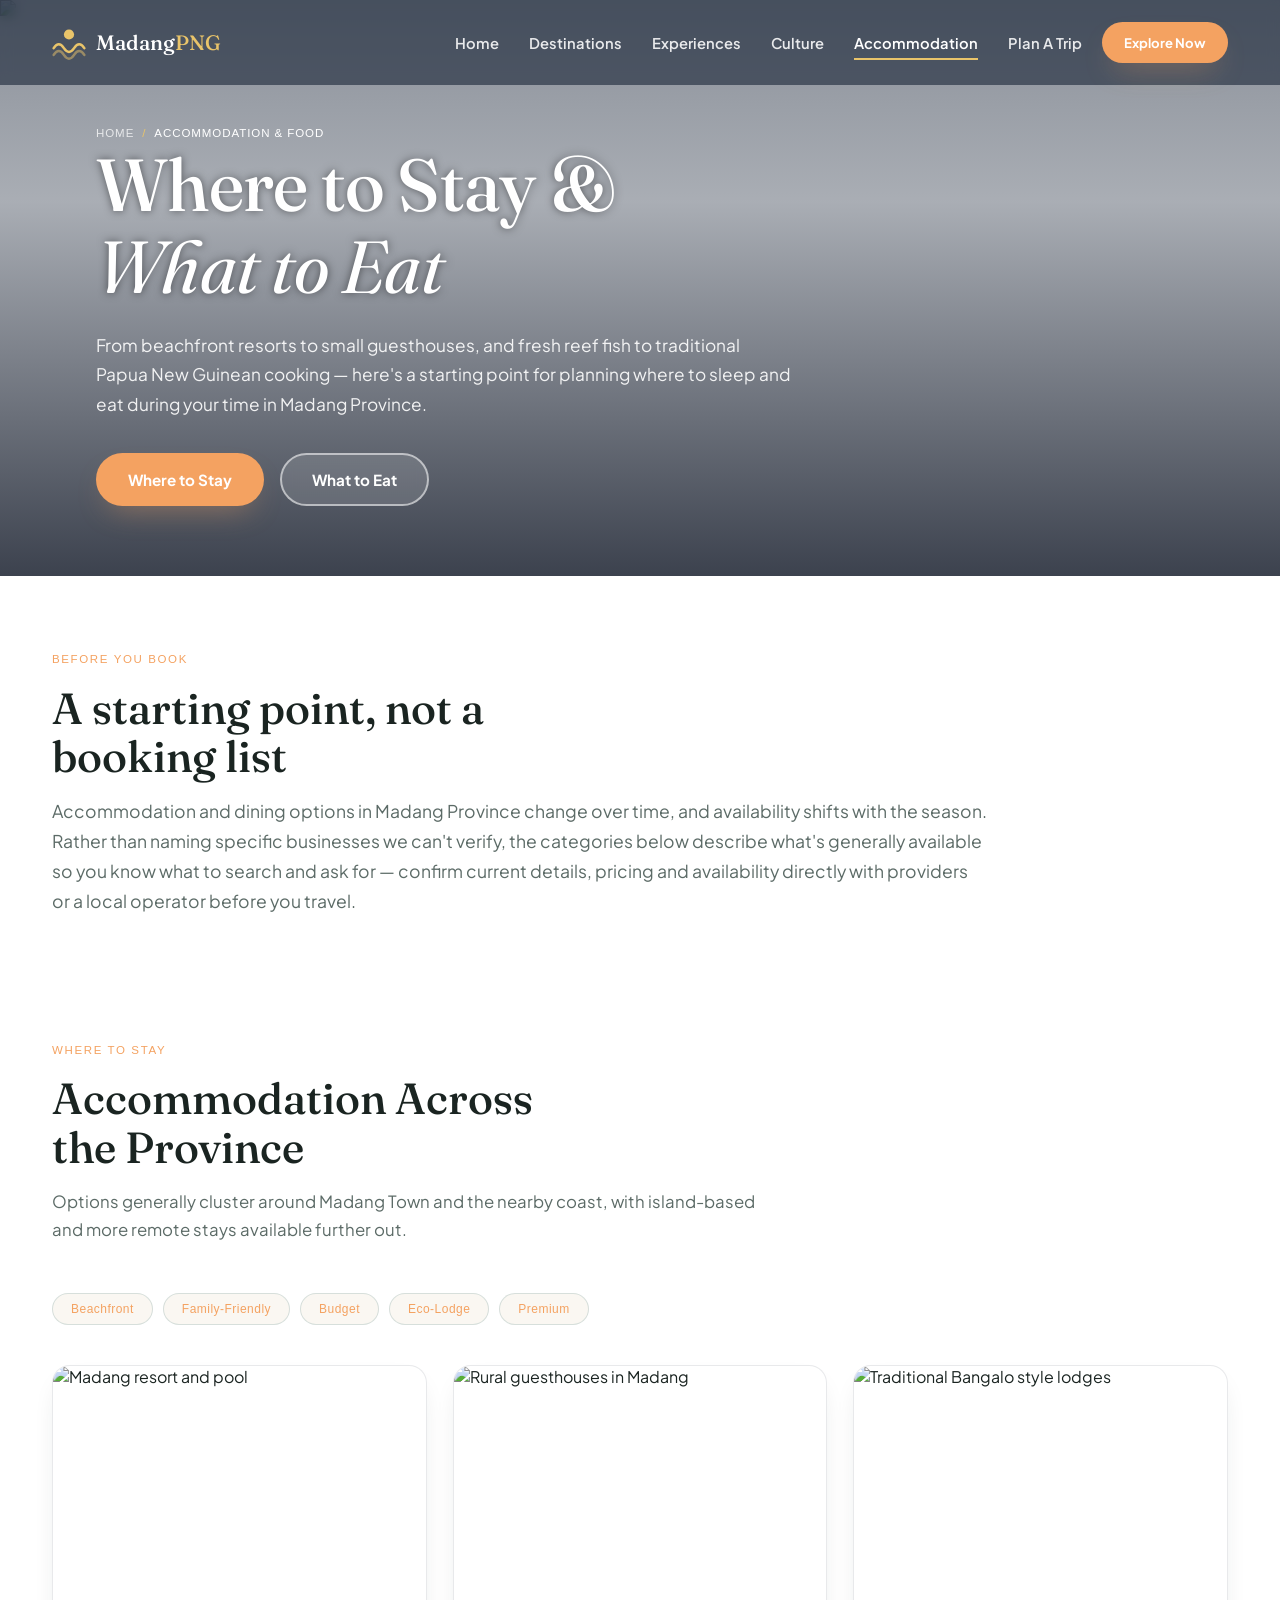
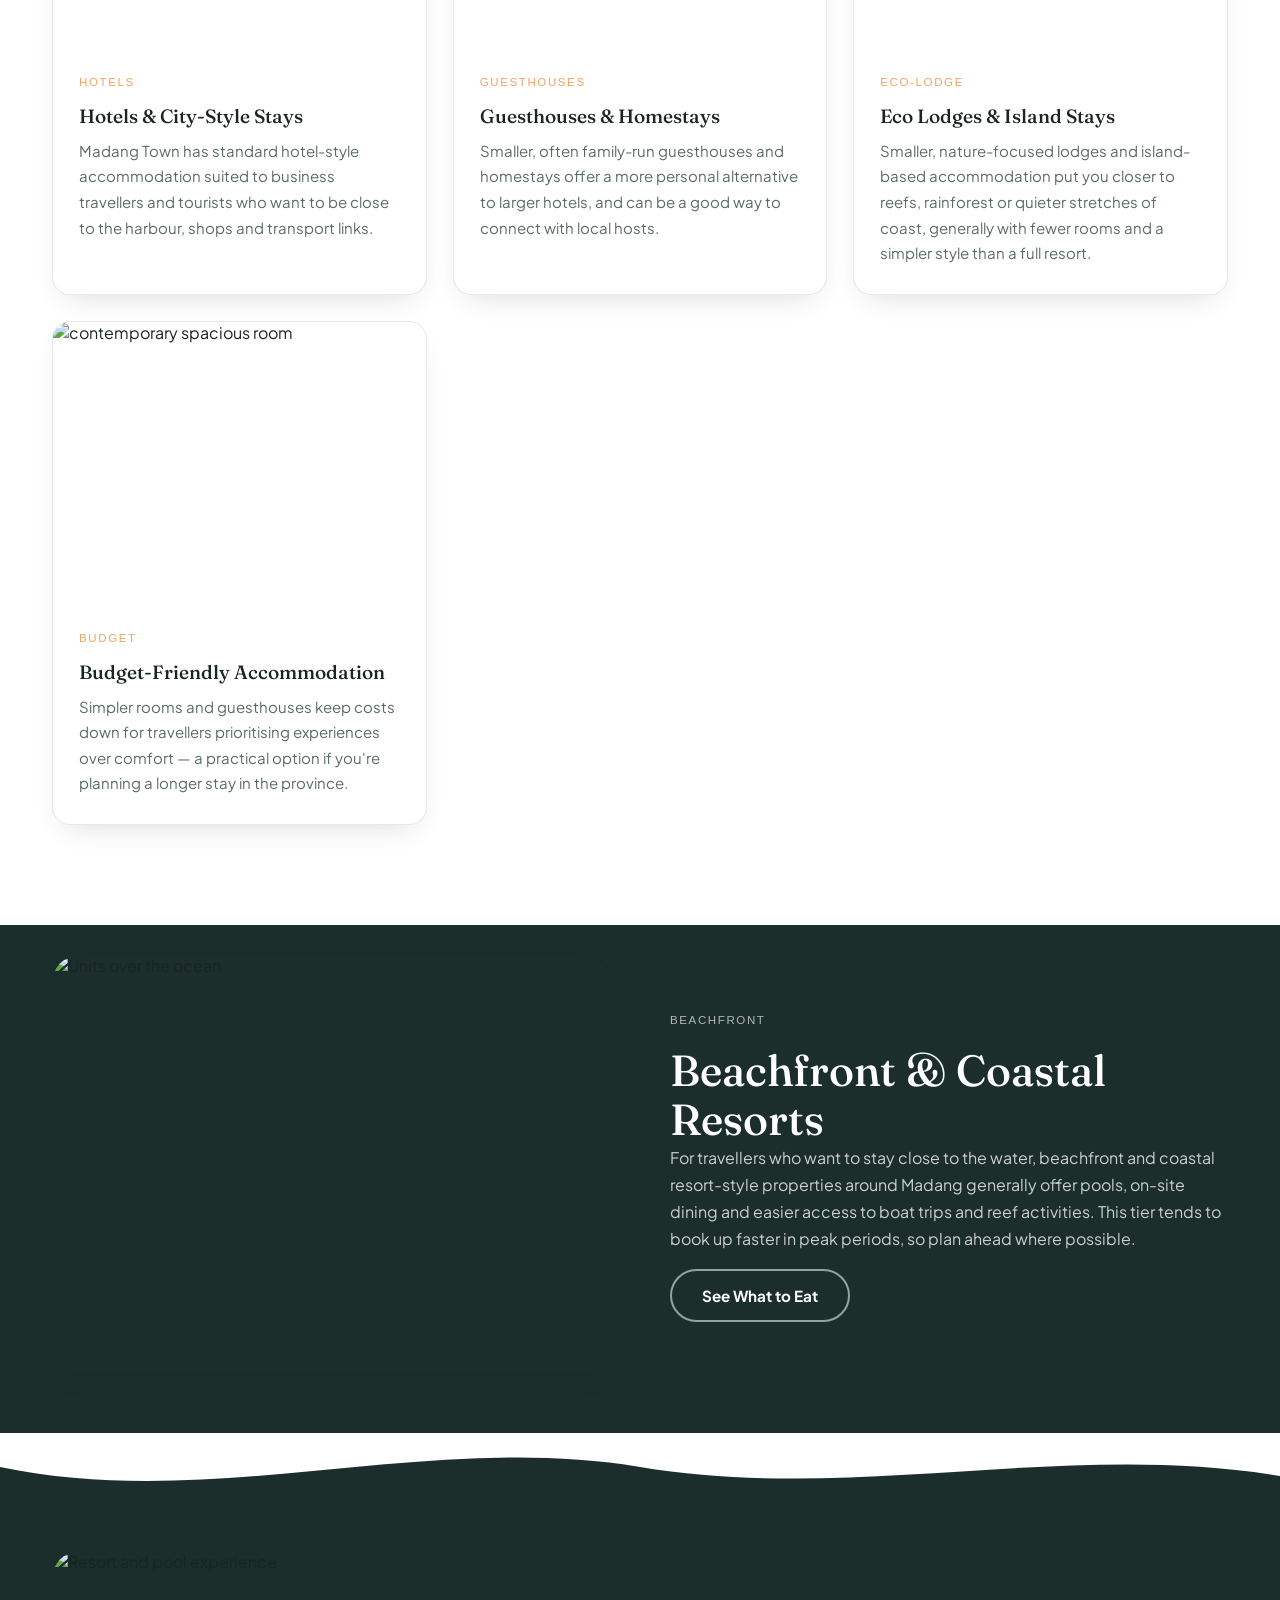
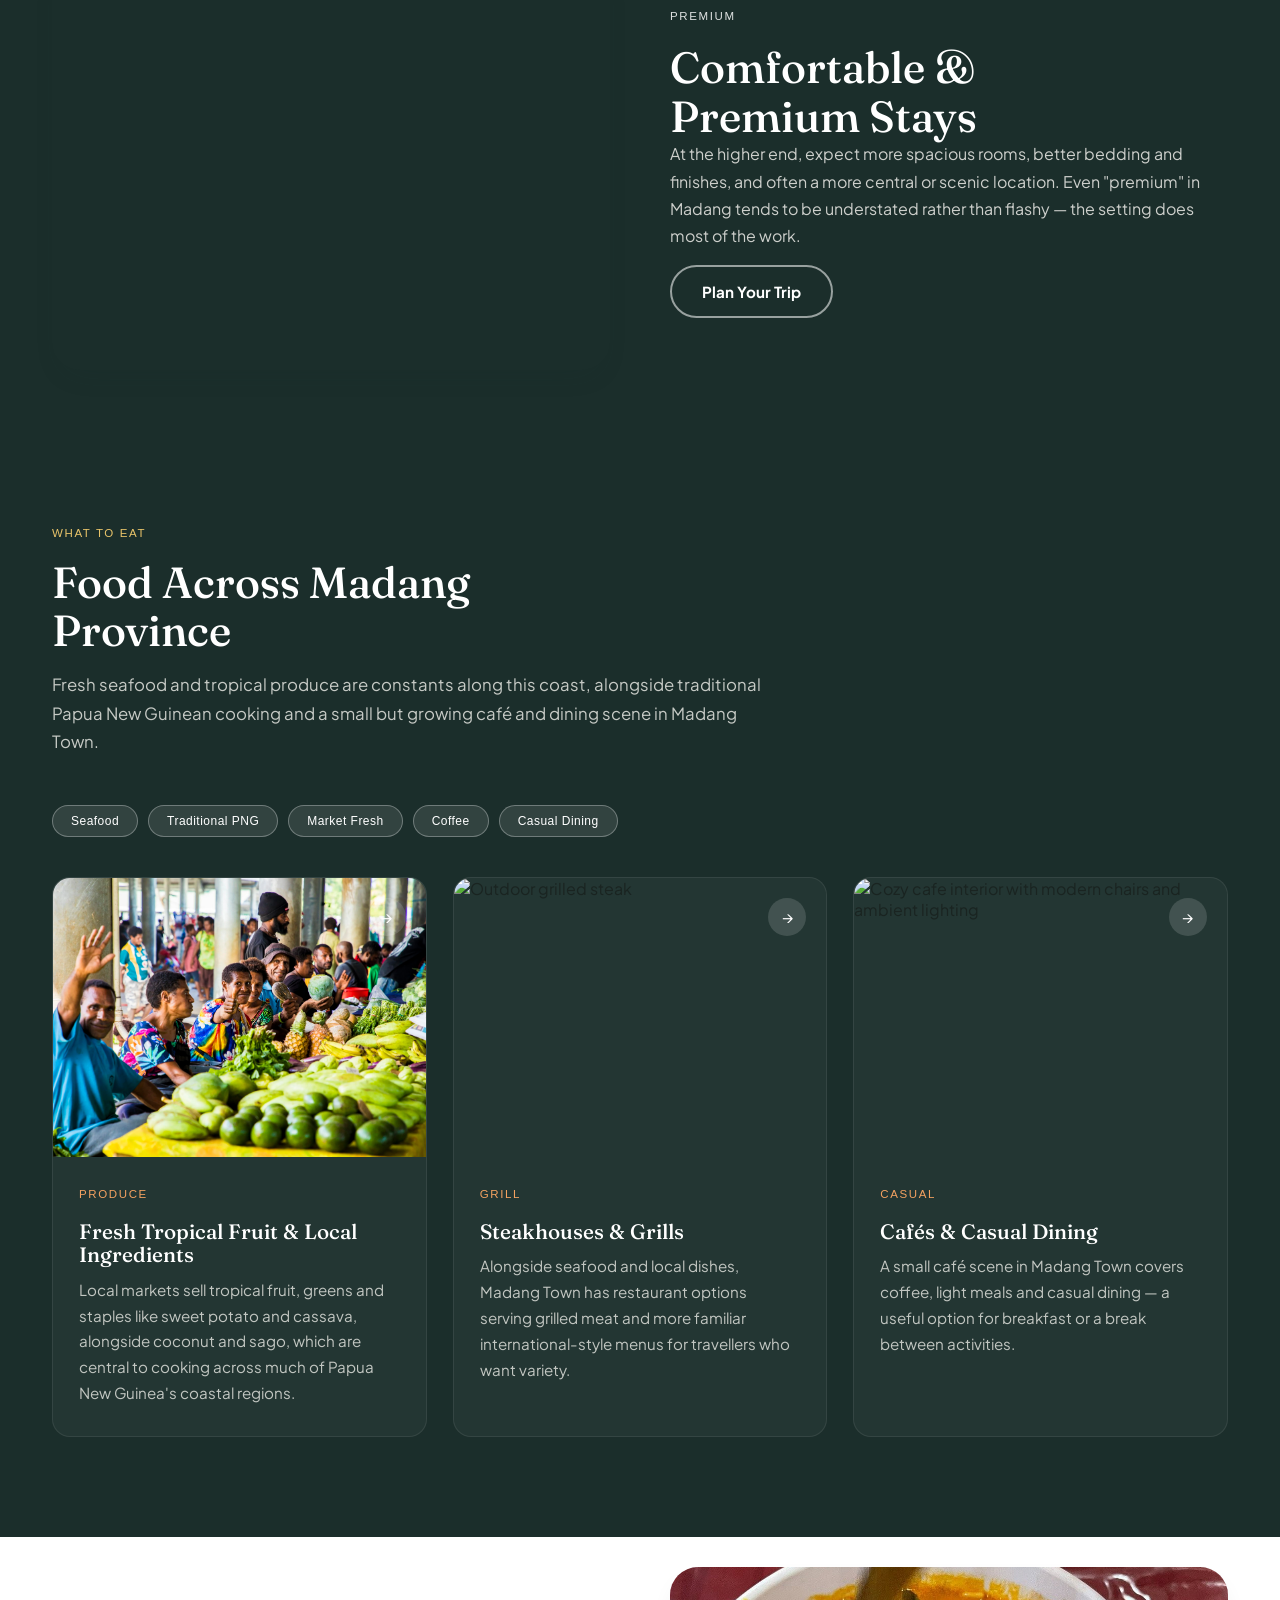
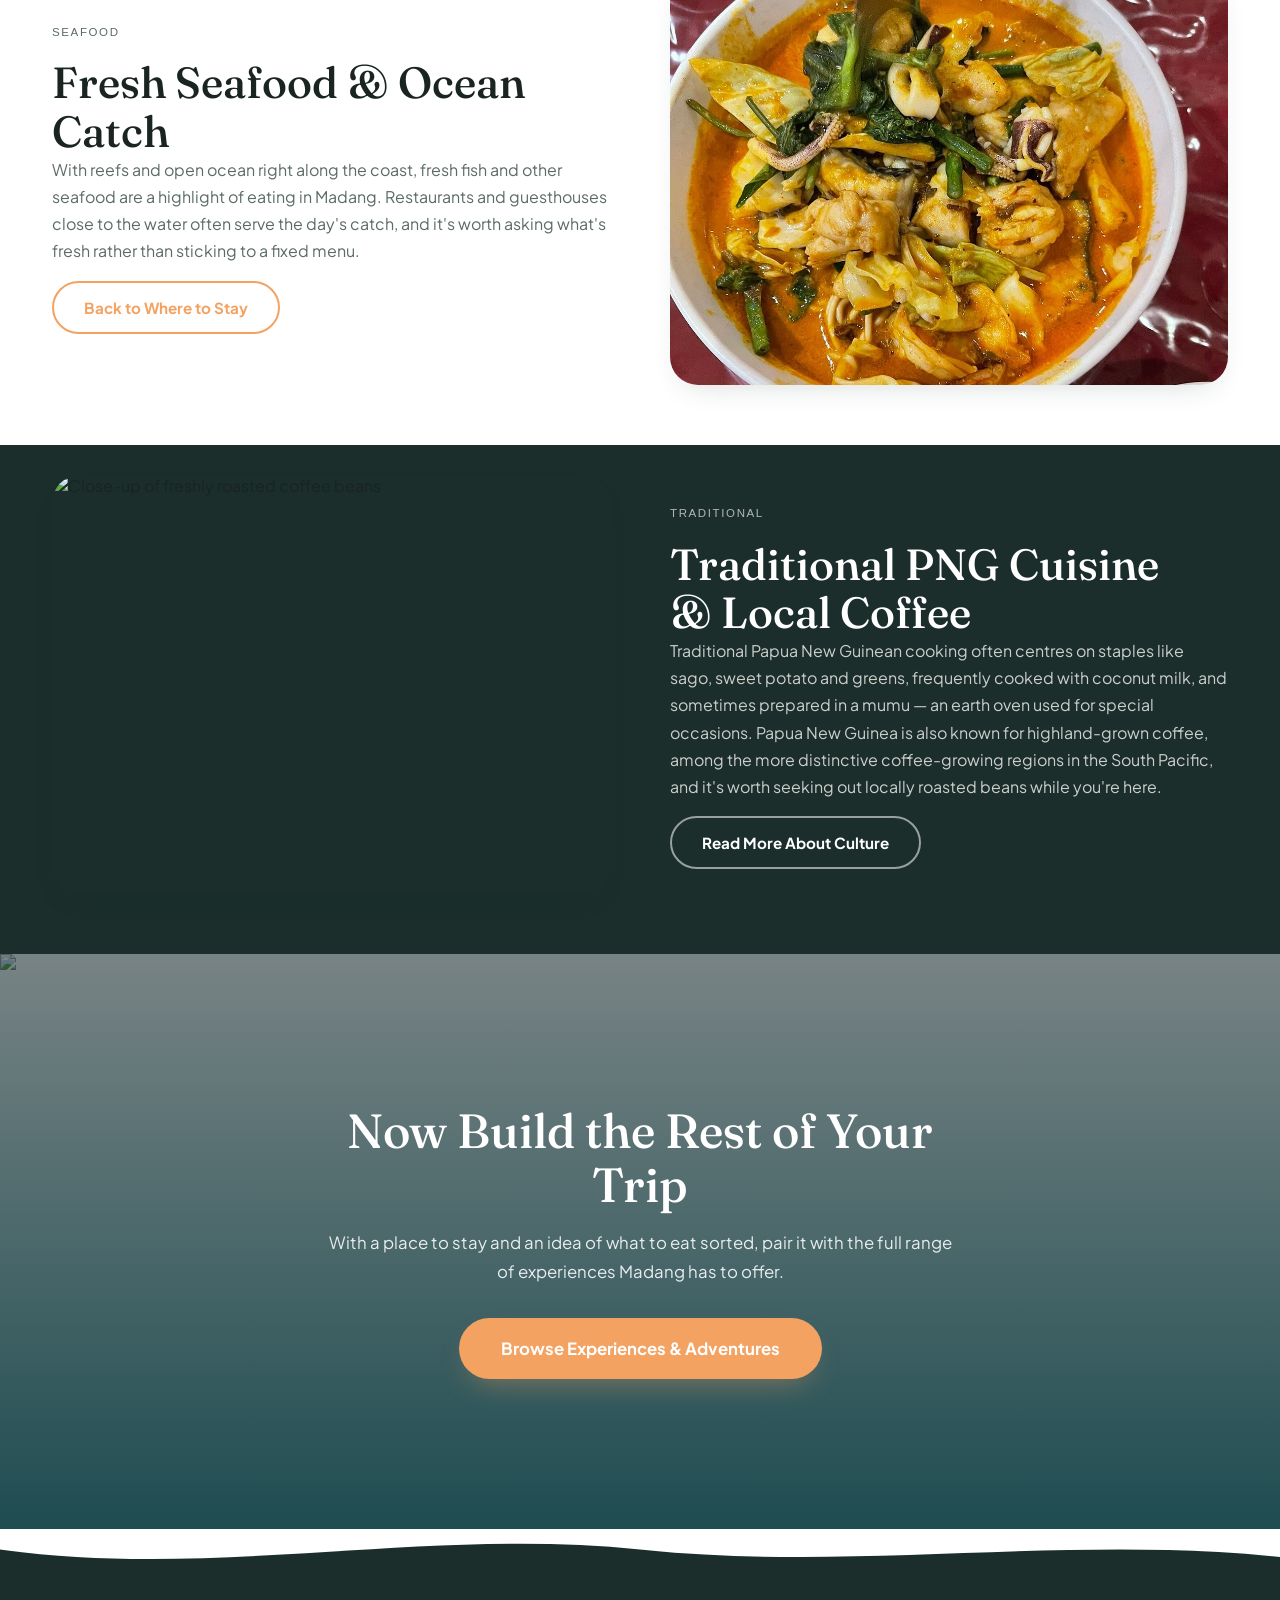
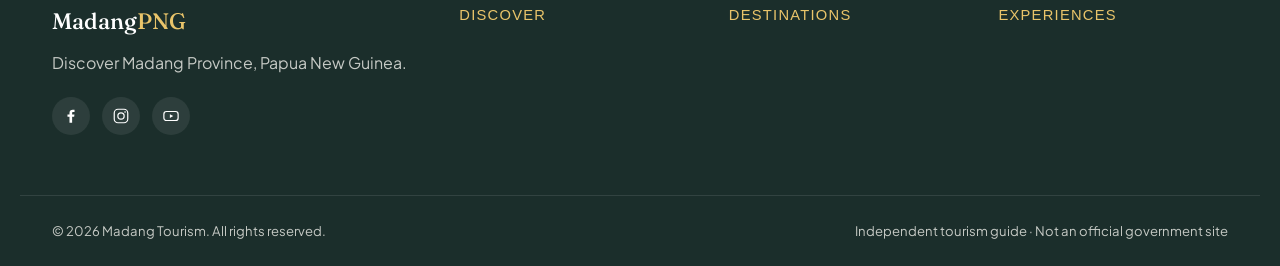
==== commit 050ec12d: "Add favicon link to accommodation.html Added a favicon link to the accommodation page." ====
--- a/accommodation.html
+++ b/accommodation.html
@@ -9,8 +9,8 @@
 <link rel="preconnect" href="https://fonts.googleapis.com"> <!-- Starts a faster connection to Google Fonts before the page requests the font files. -->
 <link rel="preconnect" href="https://fonts.gstatic.com" crossorigin> <!-- Prepares the second Google Fonts host so the font files load more efficiently. -->
 <link href="https://fonts.googleapis.com/css2?family=Fraunces:ital,opsz,wght@0,9..144,300;0,9..144,400;0,9..144,500;0,9..144,600;1,9..144,400;1,9..144,500&family=Plus+Jakarta+Sans:wght@400;500;600;700;800&family=Space+Mono:wght@400;700&display=swap" rel="stylesheet"> <!-- Loads the custom font families used across the website. -->
-
 <link rel="stylesheet" href="style.css"> <!-- Links the shared stylesheet that controls the page layout, colors, and spacing. -->
+<link rel="icon" type="image/png" href="NiuginiNexus_logo.png"> <!--link to favicon asset-->
 </head> <!-- Closes the metadata section before the visible content begins. -->
 
 <body data-page="accommodation"> <!-- Starts the visible page and tells the shared script which navigation item is active. -->
--- a/style.css
+++ b/style.css
@@ -38,7 +38,7 @@
   /* Type */
   --font-display: "Fraunces", Georgia, serif; /* serif font used for headings; Georgia is the fallback if Fraunces fails to load */
   --font-body: "Plus Jakarta Sans", -apple-system, BlinkMacSystemFont, sans-serif; /* sans-serif font used for paragraphs and UI text */
-  --font-mono: "Space Mono", "Courier New", monospace; /* monospace font used for labels, metadata and compact UI text */
+  --font-family: "Quicksand", "Nunito", sans-serif; /*Eyebrow font type */
   --font-cooper: "Cooper Black", Cooper, Georgia, serif; /* heavy serif font used for bold headlines/eyebrows for a playful, retro feel */
 
   /* Layout */
@@ -101,7 +101,7 @@
 /* ================= TYPE UTILITIES ================= */
 .eyebrow {
   display: inline-block; /* lets the eyebrow label sit on its own line with block-like spacing while staying inline-sized */
-  font-family: var(--font-mono); /* uses the monospace font for a label/data feel */
+  font-family: var(--font-family); /* uses the monospace font for a label/data feel */
   font-size: 0.72rem; /* small text size */
   letter-spacing: 0.14em; /* wide letter spacing for an uppercase-label look */
   text-transform: uppercase; /* forces the text to render in capital letters */
@@ -270,7 +270,7 @@
 .hero__scroll {
   position: absolute; bottom: 28px; right: 40px; z-index: 1; /* pins the scroll indicator to the bottom-right of the hero */
   display: flex; flex-direction: column; align-items: center; gap: 10px; /* stacks the dot above its label, centered */
-  color: rgba(255,255,255,0.85); font-family: var(--font-mono); font-size: 0.7rem; letter-spacing: 0.12em; text-transform: uppercase; /* small uppercase mono label styling */
+  color: rgba(255,255,255,0.85); font-family: var(--font-family); font-size: 0.7rem; letter-spacing: 0.12em; text-transform: uppercase; /* small uppercase mono label styling */
 }
 .hero__scroll-dot {
   width: 10px; height: 10px; border-radius: 50%; background: var(--tide); /* a small turquoise circle */
@@ -376,7 +376,7 @@
 }
 .why-entry:last-child { border-right: none; } /* removes the divider after the final entry so it doesn't dangle */
 .why-entry__mark {
-  font-family: var(--font-mono); font-size: 0.8rem; color: var(--coral); display: block; margin-bottom: 14px; /* small coral mono "log number" label above each entry heading */
+  font-family: var(--font-family); font-size: 0.8rem; color: var(--coral); display: block; margin-bottom: 14px; /* small coral mono "log number" label above each entry heading */
 }
 .why-entry h3 { font-size: 1.15rem; margin-bottom: 10px; } /* entry heading size and spacing */
 .why-entry p { color: var(--ink-soft); font-size: 0.92rem; } /* muted entry description text */
@@ -429,7 +429,7 @@
 }
 .plan-card__summary::-webkit-details-marker { display: none; } /* removes Safari/Chrome's default triangle marker so the custom one below can take its place */
 .plan-card__summary::after {
-  content: "+"; position: absolute; top: 26px; right: 22px; font-family: var(--font-mono); font-size: 1.2rem; color: var(--coral); /* a small "+" indicator standing in for the old chevron/expand cue */
+  content: "+"; position: absolute; top: 26px; right: 22px; font-family: var(--font-family); font-size: 1.2rem; color: var(--coral); /* a small "+" indicator standing in for the old chevron/expand cue */
   transition: transform 0.3s var(--ease); /* animates the rotation below */
 }
 .plan-card[open] .plan-card__summary::after { transform: rotate(45deg); } /* rotates the "+" into an "×" shape once the card is open, using the native [open] attribute — no JS needed */
@@ -470,7 +470,7 @@
 .accordion__trigger::-webkit-details-marker { display: none; } /* removes Safari/Chrome's default triangle marker so the custom "+" icon below can take its place */
 .accordion__trigger h3 { font: inherit; color: inherit; margin: 0; } /* the question text sits inside an <h3> for document-outline/screen-reader navigation purposes, but should look identical to plain text on the summary */
 .accordion__icon {
-  font-family: var(--font-mono); color: var(--coral); font-size: 1.3rem; flex-shrink: 0; margin-left: 16px; /* coral mono "+" icon that won't shrink and has space from the question text */
+  font-family: var(--font-family); color: var(--coral); font-size: 1.3rem; flex-shrink: 0; margin-left: 16px; /* coral mono "+" icon that won't shrink and has space from the question text */
   transition: transform 0.3s var(--ease); /* smoothly animates the rotation when the answer opens */
 }
 .accordion__item[open] .accordion__icon { transform: rotate(45deg); } /* rotates the "+" into an "×" shape once the <details> is open, using the native [open] attribute — no JS needed */
@@ -497,7 +497,7 @@
   transition: background 0.3s var(--ease); /* smooth hover color transition */
 }
 .footer__social a:hover { background: var(--tide); color: var(--reef-deep); } /* inverts colors on hover for visual feedback */
-.footer__col h4 { font-family: var(--font-mono); font-size: 0.78rem; letter-spacing: 0.1em; text-transform: uppercase; color: var(--tide); margin-bottom: 18px; } /* small uppercase mono column heading in turquoise */
+.footer__col h4 { font-family: var(--font-family); font-size: 0.78rem; letter-spacing: 0.1em; text-transform: uppercase; color: var(--tide); margin-bottom: 18px; } /* small uppercase mono column heading in turquoise */
 .footer__col a { display: block; margin-bottom: 12px; font-size: 0.92rem; transition: color 0.25s var(--ease); } /* stacks footer links vertically with spacing and a smooth hover color change */
 .footer__col a:hover { color: #fff; } /* brightens footer links on hover */
 .footer__bottom {
@@ -589,6 +589,7 @@
   .footer__grid { grid-template-columns: 1fr; padding-bottom: 40px; } /* stacks all footer columns into one on mobile */
   .container { padding: 0 20px; } /* slightly tighter side padding on very small screens */
   .final-cta { padding: 100px 24px; } /* reduces the final CTA section's padding on mobile */
+  .hero__title { margin-top: 50px; }
 }
 
 @media (max-width: 860px) { /* styles applied on large phones/small tablets */
@@ -600,6 +601,7 @@
   .why-entry:nth-child(2) { border-right: none; } /* removes the divider after the second entry since it's now the end of a row */
   .plan-grid { grid-template-columns: repeat(2, 1fr); } /* drops plan cards from 3 to 2 columns */
   .footer__grid { grid-template-columns: 1fr 1fr; } /* stacks the footer into 2 columns instead of 4 */
+  .hero__title { margin-top: 50px; }
 }
 
 @media (max-width: 860px) { /* styles applied on large phones/small tablets */
@@ -608,6 +610,7 @@
   .culture { grid-template-columns: 1fr; } /* stacks the Culture section's image and text into a single column */
   .culture__content { padding: 60px 32px; } /* reduces the Culture text padding for smaller screens */
   .culture__media img { min-height: 320px; } /* shortens the Culture image's minimum height on smaller screens */
+  .hero__title { margin-top: 50px; }
 }
 
 /* ==========================================================================
@@ -625,7 +628,7 @@
 /* ---- Breadcrumb: small wayfinding trail under the nav on interior pages ---- */
 .breadcrumb {
   display: flex; align-items: center; gap: 8px; /* lays the crumb items out in a row */
-  font-family: var(--font-mono); font-size: 0.72rem; letter-spacing: 0.08em; text-transform: uppercase; /* small mono label styling matching the eyebrow style */
+  font-family: var(--font-family); font-size: 0.72rem; letter-spacing: 0.08em; text-transform: uppercase; /* small mono label styling matching the eyebrow style */
   color: rgba(255,255,255,0.75); position: relative; z-index: 1; /* sits above the hero image/overlay */
 }
 .breadcrumb a { color: rgba(255,255,255,0.75); transition: color 0.25s var(--ease); } /* muted link color with a smooth hover transition */
@@ -660,7 +663,7 @@
 }
 .tag {
   display: inline-flex; align-items: center; padding: 8px 18px; border-radius: 100px; /* pill shape */
-  background: var(--sand); color: var(--lagoon); font-family: var(--font-mono); font-size: 0.75rem; /* sandy background with mono teal text, matching the eyebrow/mono styling elsewhere */
+  background: var(--sand); color: var(--lagoon); font-family: var(--font-family); font-size: 0.75rem; /* sandy background with mono teal text, matching the eyebrow/mono styling elsewhere */
   letter-spacing: 0.04em; border: 1px solid rgba(16,88,90,0.15); /* faint border to define the pill edge */
 }
 .tag--light { background: rgba(255,255,255,0.1); color: #fff; border-color: rgba(255,255,255,0.3); } /* variant used for tag rows over dark sections */
